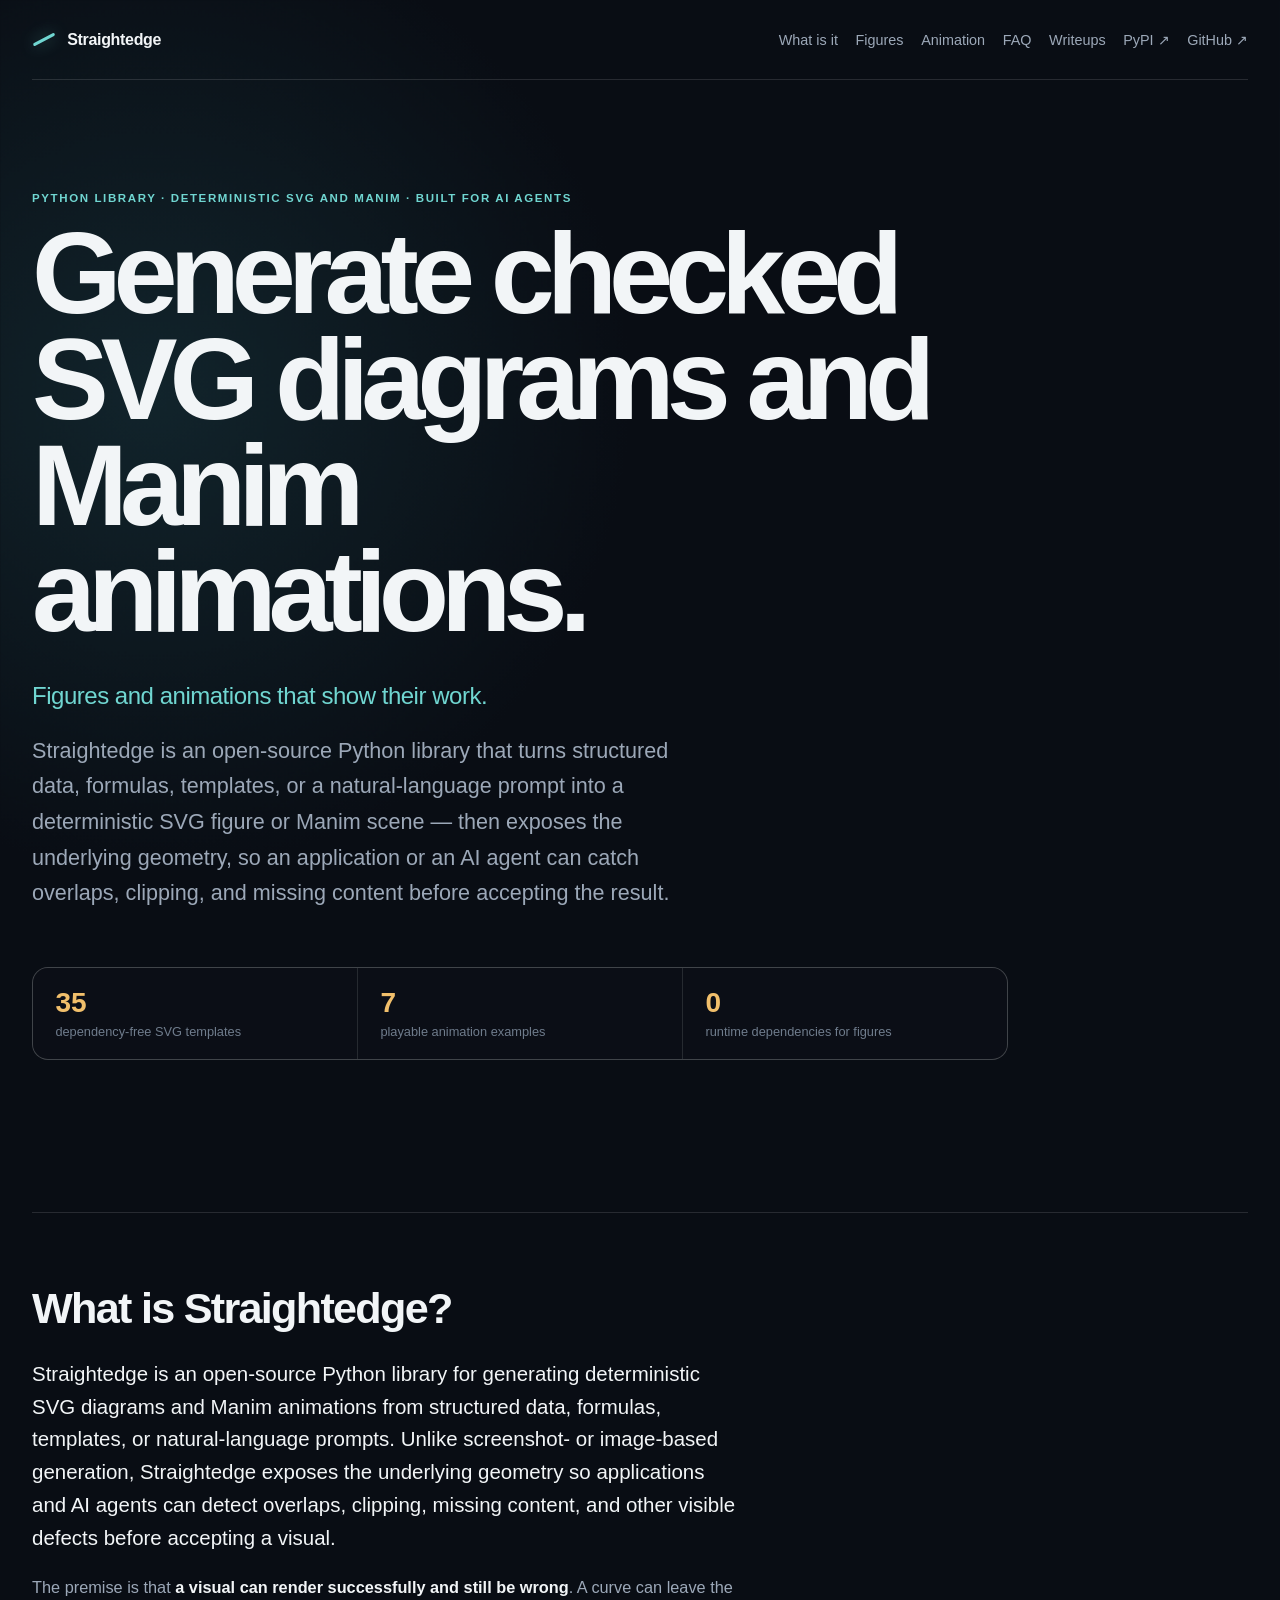
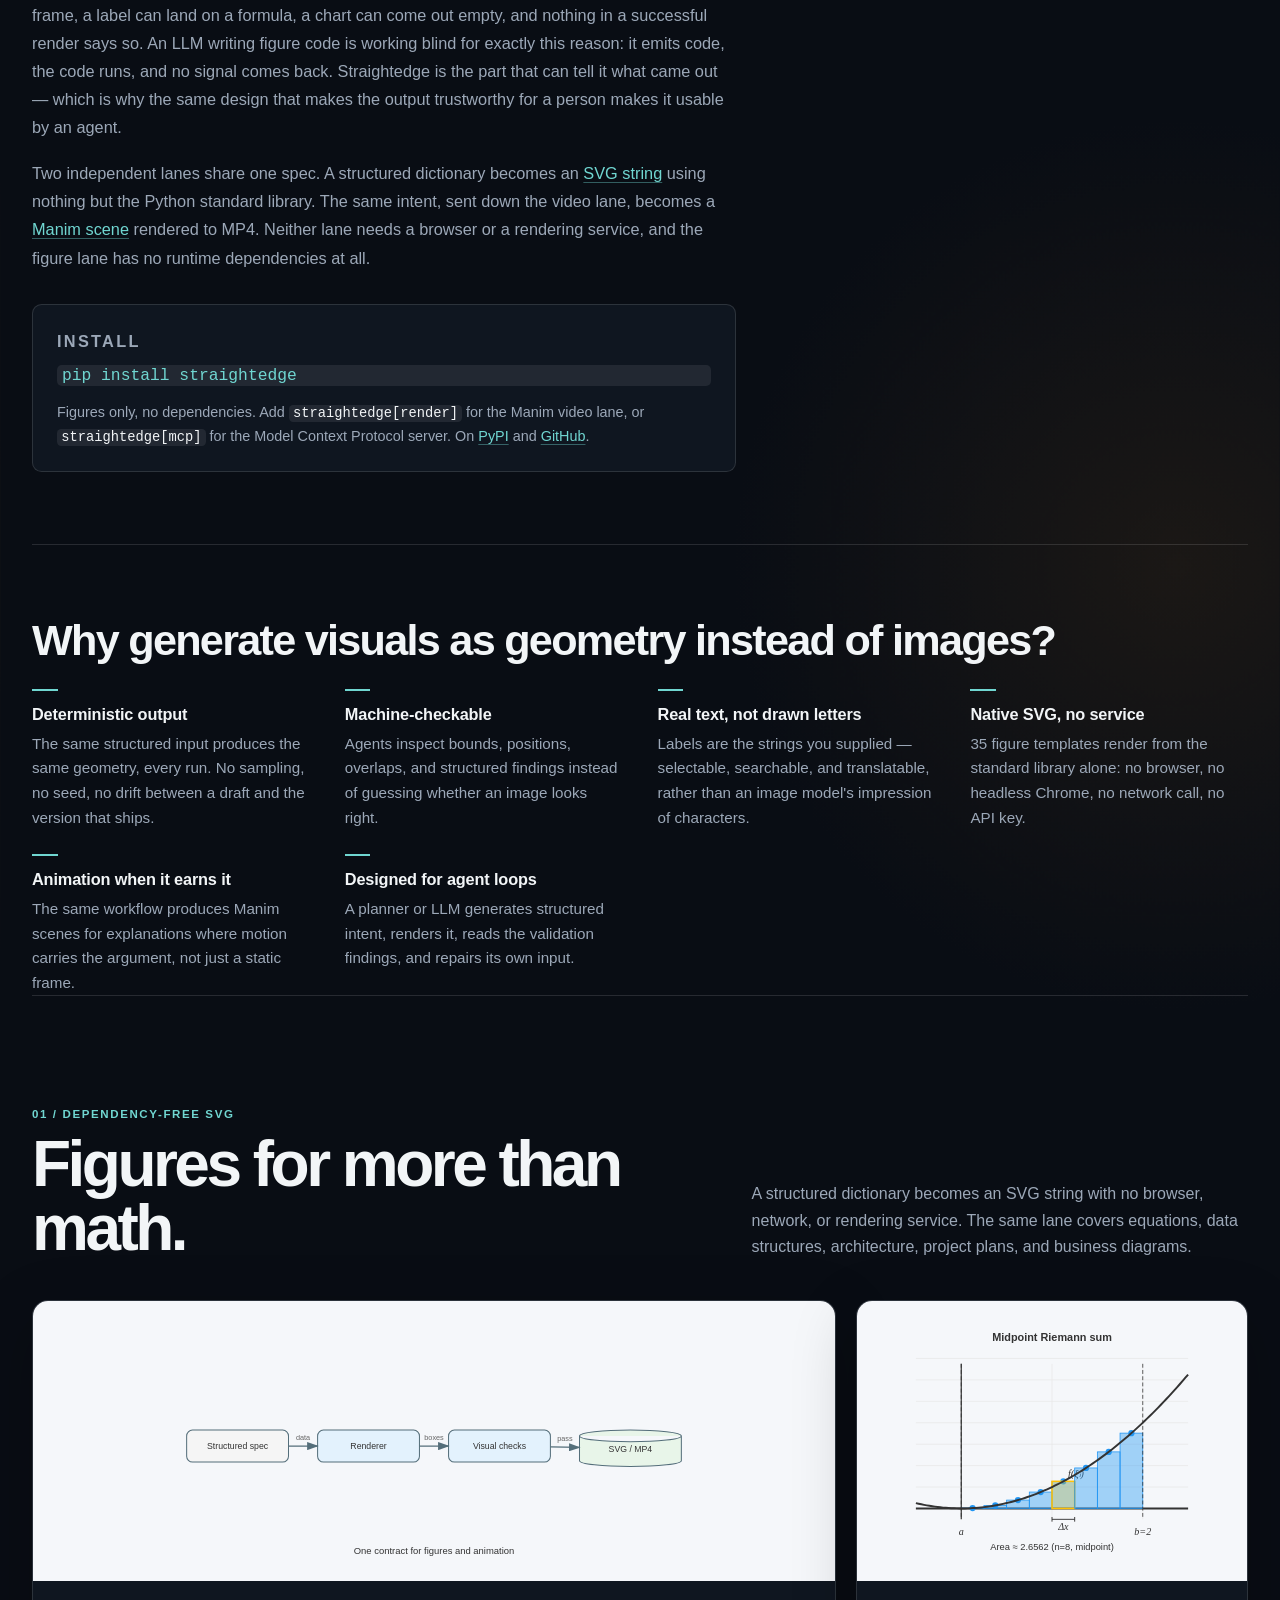
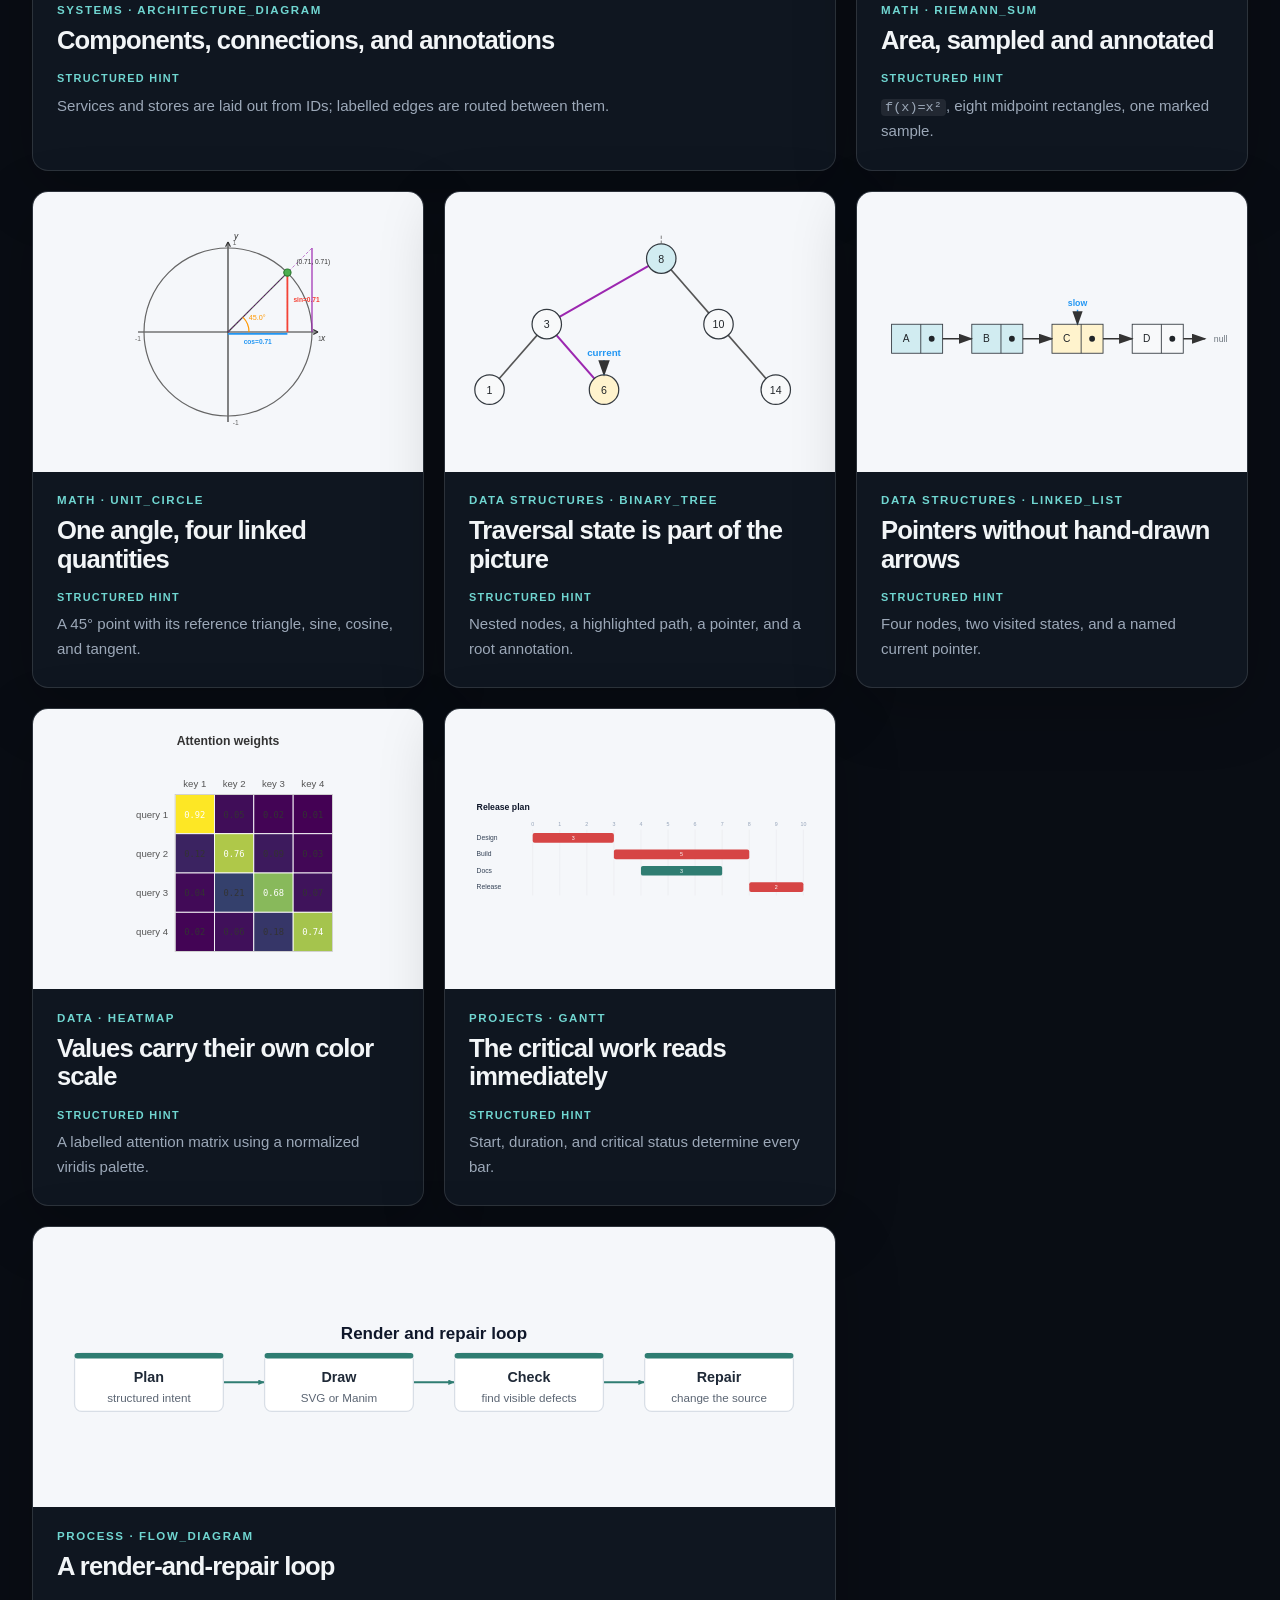
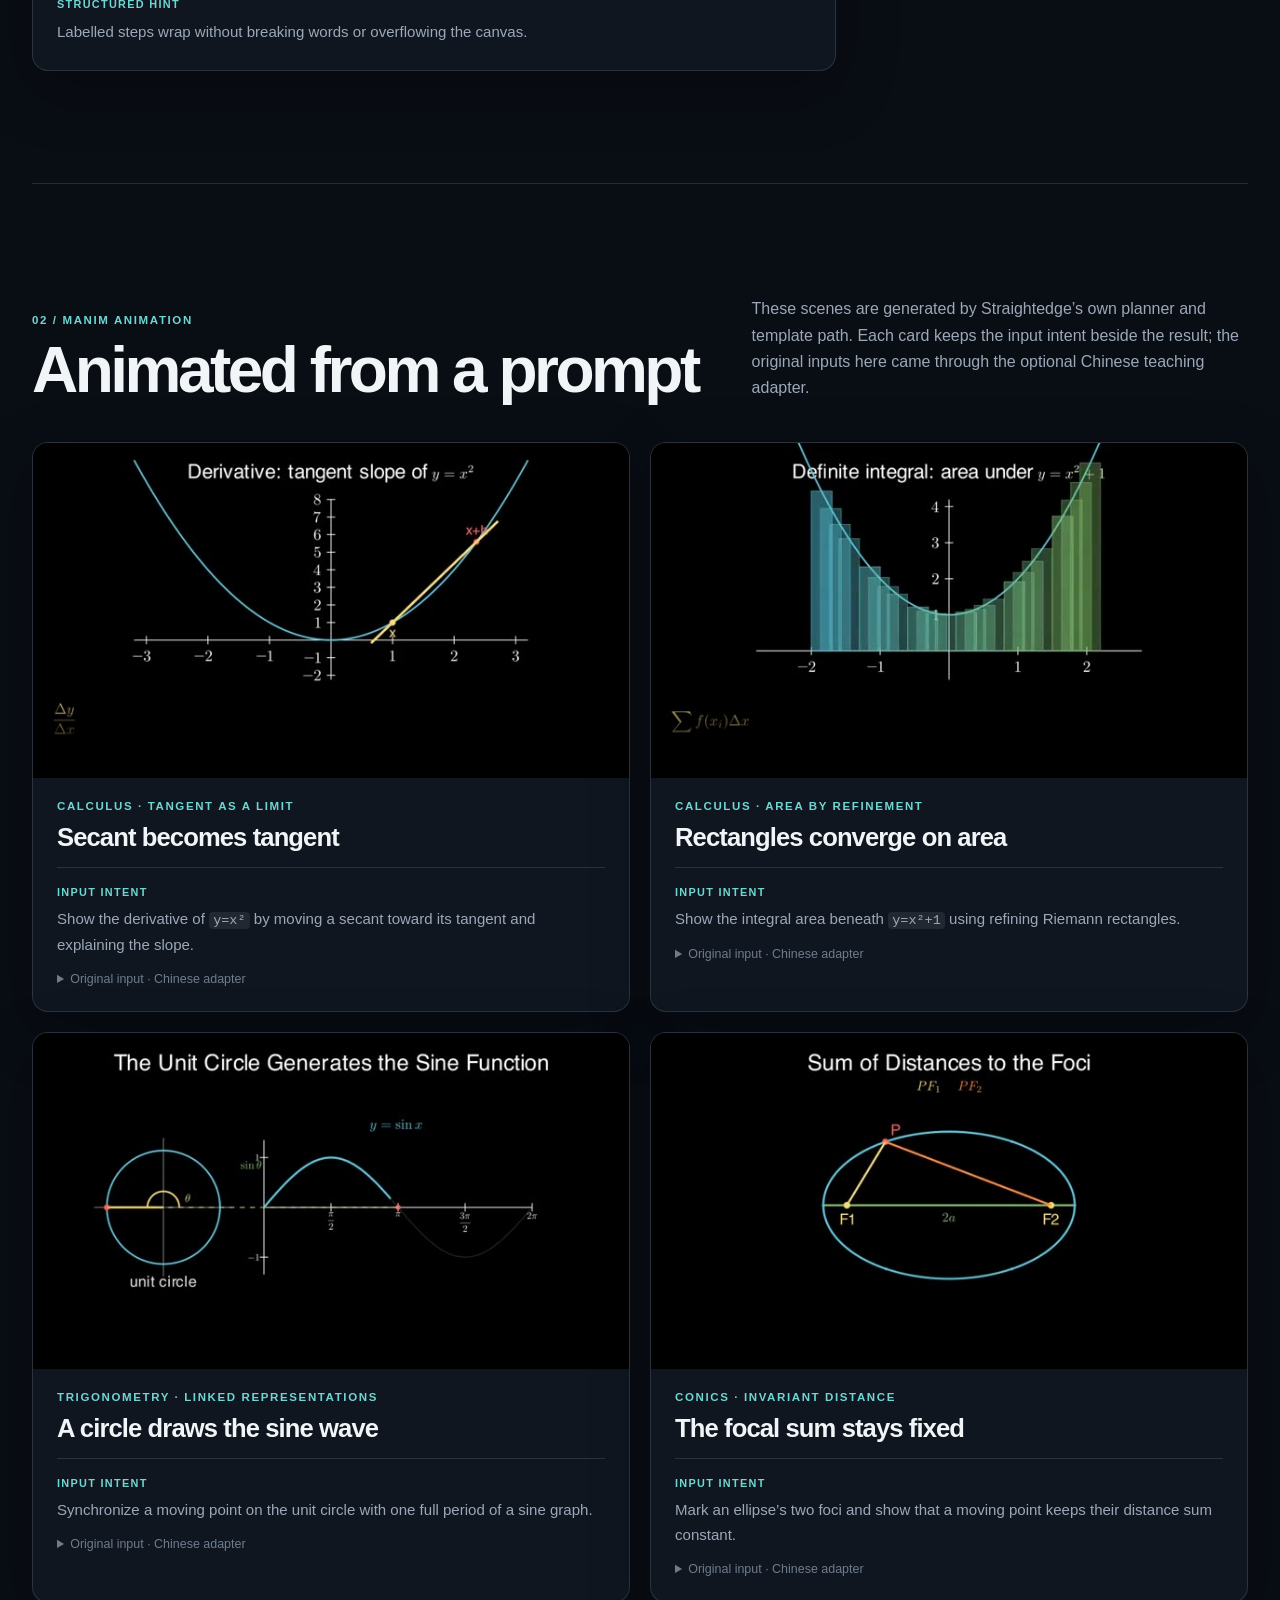
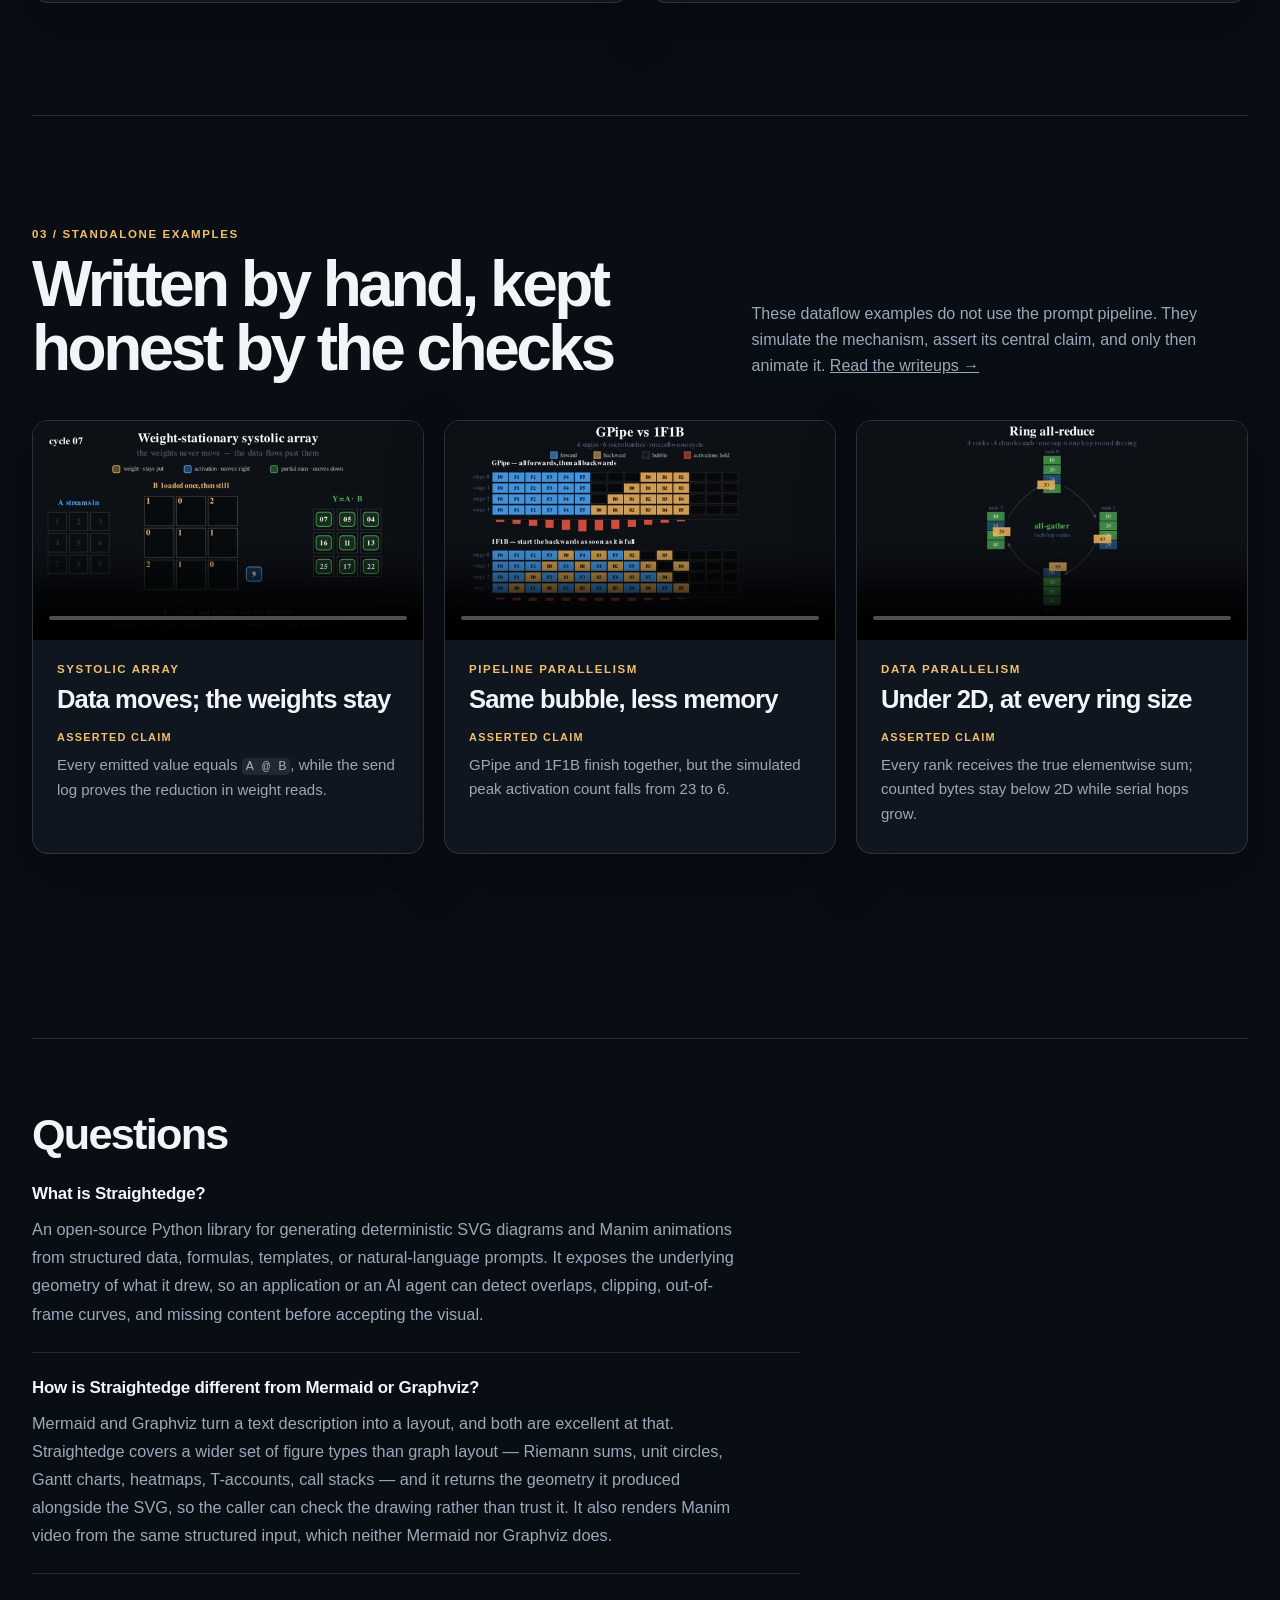
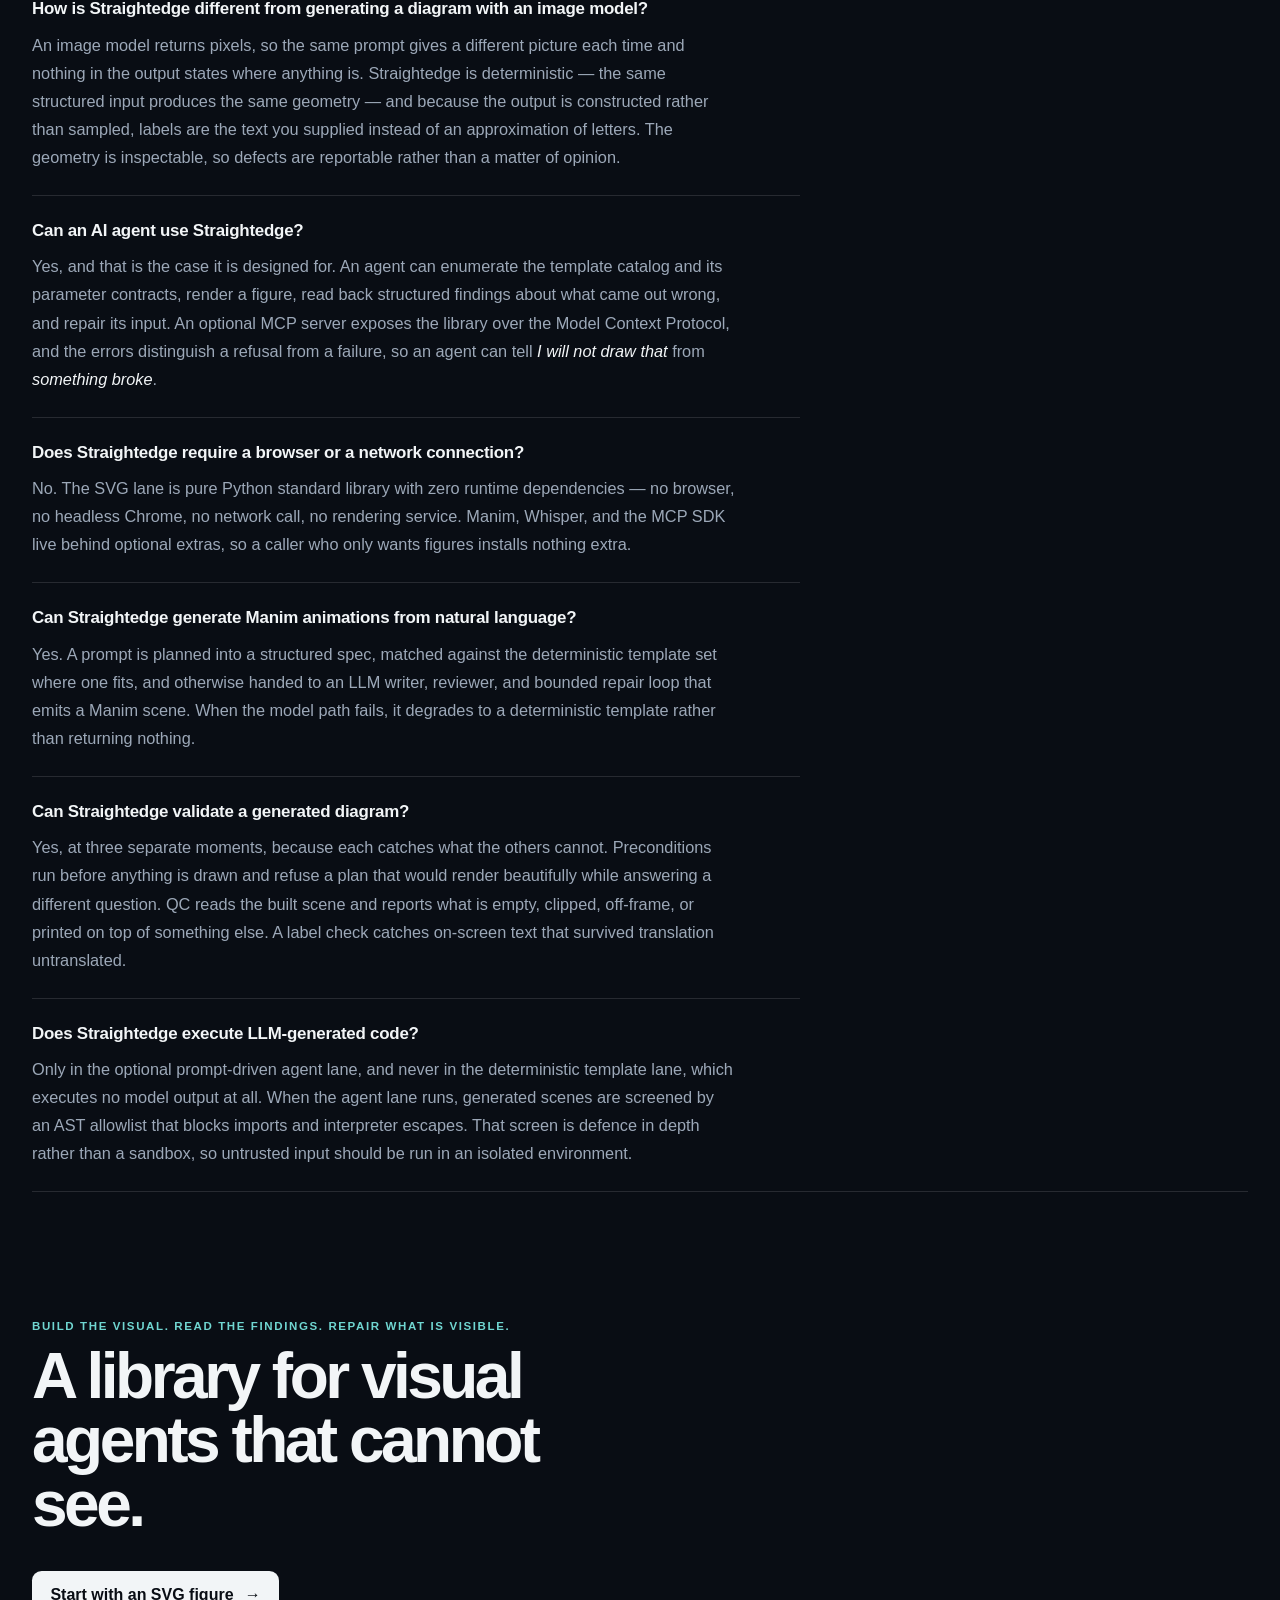
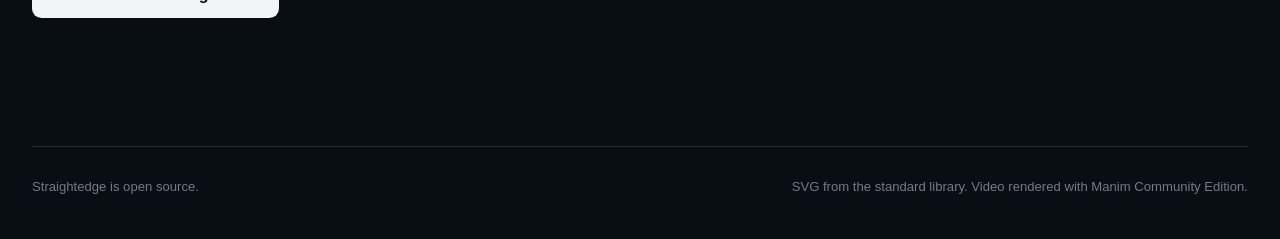
==== site/index.html @ 788bcc96 "Tell people to install from PyPI, and open up the navigation The README's install section still said" ====
<!doctype html>
<html lang="en">
  <head>
    <meta charset="utf-8">
    <meta name="viewport" content="width=device-width, initial-scale=1">
    <meta name="theme-color" content="#090d14">
    <meta name="description" content="Straightedge is an open-source Python library that generates deterministic SVG diagrams and Manim animations from structured data, formulas, templates, or prompts — and exposes the geometry so agents can check the result.">
    <link rel="canonical" href="https://scimigo.github.io/straightedge/">
    <meta property="og:title" content="Straightedge — Python SVG Diagram &amp; Manim Animation Generator">
    <meta property="og:description" content="Generate deterministic, machine-checkable SVG diagrams and Manim animations from Python. 35 dependency-free templates, and geometry an AI agent can inspect before accepting a visual.">
    <meta property="og:image" content="https://scimigo.github.io/straightedge/assets/posters/unit-circle-sine.jpg">
    <meta property="og:image:alt" content="A point on the unit circle tracing one period of a sine curve">
    <meta property="og:type" content="website">
    <meta property="og:site_name" content="Straightedge">
    <meta property="og:url" content="https://scimigo.github.io/straightedge/">
    <meta name="twitter:card" content="summary_large_image">
    <meta name="twitter:title" content="Straightedge — Python SVG Diagram &amp; Manim Animation Generator">
    <meta name="twitter:description" content="Generate deterministic, machine-checkable SVG diagrams and Manim animations from Python.">
    <meta name="twitter:image" content="https://scimigo.github.io/straightedge/assets/posters/unit-circle-sine.jpg">
    <title>Straightedge — Python SVG Diagram &amp; Manim Animation Generator</title>
    <link rel="stylesheet" href="styles.css">

    <script type="application/ld+json">
    {
      "@context": "https://schema.org",
      "@graph": [
        {
          "@type": "SoftwareSourceCode",
          "@id": "https://scimigo.github.io/straightedge/#software",
          "name": "Straightedge",
          "description": "An open-source Python library for generating deterministic, machine-checkable SVG diagrams and Manim animations from structured data, formulas, templates, or natural-language prompts.",
          "url": "https://scimigo.github.io/straightedge/",
          "codeRepository": "https://github.com/SciMigo/straightedge",
          "programmingLanguage": "Python",
          "runtimePlatform": "Python 3.10+",
          "license": "https://opensource.org/licenses/MIT",
          "author": { "@type": "Organization", "name": "SciMigo" },
          "keywords": "SVG diagram generation, Manim animation, programmatic diagrams, deterministic rendering, AI agents, technical diagrams, math animation, data visualization"
        },
        {
          "@type": "SoftwareApplication",
          "name": "Straightedge",
          "applicationCategory": "DeveloperApplication",
          "operatingSystem": "Linux, macOS, Windows",
          "url": "https://scimigo.github.io/straightedge/",
          "downloadUrl": "https://pypi.org/project/straightedge/",
          "softwareVersion": "0.1.0",
          "softwareRequirements": "Python 3.10 or newer; no runtime dependencies for the SVG lane",
          "offers": { "@type": "Offer", "price": "0", "priceCurrency": "USD" }
        },
        {
          "@type": "FAQPage",
          "mainEntity": [
            {
              "@type": "Question",
              "name": "What is Straightedge?",
              "acceptedAnswer": { "@type": "Answer", "text": "Straightedge is an open-source Python library for generating deterministic SVG diagrams and Manim animations from structured data, formulas, templates, or natural-language prompts. It exposes the underlying geometry of what it drew, so an application or an AI agent can detect overlaps, clipping, out-of-frame curves, and missing content before accepting the visual." }
            },
            {
              "@type": "Question",
              "name": "How is Straightedge different from Mermaid or Graphviz?",
              "acceptedAnswer": { "@type": "Answer", "text": "Mermaid and Graphviz turn a text description into a layout, and both are excellent at that. Straightedge covers a wider set of figure types than graph layout — Riemann sums, unit circles, Gantt charts, heatmaps, T-accounts, call stacks — and it returns the geometry it produced alongside the SVG, so the caller can check the drawing rather than trusting it. It also renders Manim video from the same structured input, which neither Mermaid nor Graphviz does." }
            },
            {
              "@type": "Question",
              "name": "How is Straightedge different from generating a diagram with an image model?",
              "acceptedAnswer": { "@type": "Answer", "text": "An image model returns pixels, so the same prompt gives a different picture each time and nothing in the output states where anything is. Straightedge is deterministic — the same structured input produces the same geometry — and because the output is constructed rather than sampled, labels are the text you supplied instead of an approximation of letters. The geometry is inspectable, so defects are reportable rather than a matter of opinion." }
            },
            {
              "@type": "Question",
              "name": "Can an AI agent use Straightedge?",
              "acceptedAnswer": { "@type": "Answer", "text": "Yes, and that is the case it is designed for. An agent can enumerate the template catalog and its parameter contracts, render a figure, read back structured findings about what came out wrong, and repair its input. An optional MCP server exposes the library over the Model Context Protocol, and the errors distinguish a refusal from a failure so an agent can tell 'I will not draw that' from 'something broke'." }
            },
            {
              "@type": "Question",
              "name": "Does Straightedge require a browser or a network connection?",
              "acceptedAnswer": { "@type": "Answer", "text": "No. The SVG lane is pure Python standard library with zero runtime dependencies — no browser, no headless Chrome, no network call, no rendering service. Manim, Whisper, and the MCP SDK live behind optional extras, so a caller who only wants figures installs nothing extra." }
            },
            {
              "@type": "Question",
              "name": "Can Straightedge generate Manim animations from natural language?",
              "acceptedAnswer": { "@type": "Answer", "text": "Yes. A prompt is planned into a structured spec, matched against the deterministic template set where one fits, and otherwise handed to an LLM writer, reviewer, and bounded repair loop that emits a Manim scene. When the model path fails, it degrades to a deterministic template rather than returning nothing." }
            },
            {
              "@type": "Question",
              "name": "Can Straightedge validate a generated diagram?",
              "acceptedAnswer": { "@type": "Answer", "text": "Yes, at three separate moments, because each catches what the others cannot. Preconditions run before anything is drawn and refuse a plan that would render beautifully while answering a different question. QC reads the built scene and reports what is empty, clipped, off-frame, or printed on top of something else. A label check catches on-screen text that survived translation untranslated." }
            },
            {
              "@type": "Question",
              "name": "Does Straightedge execute LLM-generated code?",
              "acceptedAnswer": { "@type": "Answer", "text": "Only in the optional prompt-driven agent lane, and never in the deterministic template lane, which executes no model output at all. When the agent lane runs, generated scenes are screened by an AST allowlist that blocks imports and interpreter escapes. That screen is defence in depth rather than a sandbox, so untrusted input should be run in an isolated environment." }
            }
          ]
        }
      ]
    }
    </script>
  </head>
  <body>
    <header class="site-header">
      <a class="wordmark" href="#top" aria-label="Straightedge gallery, back to top">
        <span class="wordmark-mark" aria-hidden="true"></span>
        <span>Straightedge</span>
      </a>
      <nav class="header-links" aria-label="Site sections">
        <a class="repo-link nav-secondary" href="#what-is-straightedge">What is it</a>
        <a class="repo-link nav-secondary" href="#figures">Figures</a>
        <a class="repo-link nav-secondary" href="#prompt-heading">Animation</a>
        <a class="repo-link nav-secondary" href="#faq">FAQ</a>
        <a class="repo-link" href="posts/index.html">Writeups</a>
        <a class="repo-link" href="https://pypi.org/project/straightedge/">PyPI <span aria-hidden="true">↗</span></a>
        <a class="repo-link" href="https://github.com/SciMigo/straightedge">GitHub <span aria-hidden="true">↗</span></a>
      </nav>
    </header>

    <main id="top">
      <section class="hero" aria-labelledby="hero-title">
        <p class="eyebrow">Python library · deterministic SVG and Manim · built for AI agents</p>
        <h1 id="hero-title">Generate checked SVG diagrams and Manim animations.</h1>
        <p class="hero-tagline">Figures and animations that show their work.</p>
        <p class="hero-copy">
          Straightedge is an open-source Python library that turns structured data,
          formulas, templates, or a natural-language prompt into a deterministic SVG
          figure or Manim scene — then exposes the underlying geometry, so an
          application or an AI agent can catch overlaps, clipping, and missing
          content before accepting the result.
        </p>
        <div class="hero-proof" aria-label="Gallery contents">
          <div><strong>35</strong><span>dependency-free SVG templates</span></div>
          <div><strong>7</strong><span>playable animation examples</span></div>
          <div><strong>0</strong><span>runtime dependencies for figures</span></div>
        </div>
      </section>

      <section class="prose-section" aria-labelledby="what-heading" id="what-is-straightedge">
        <h2 id="what-heading">What is Straightedge?</h2>
        <p class="lede">
          Straightedge is an open-source Python library for generating deterministic
          SVG diagrams and Manim animations from structured data, formulas,
          templates, or natural-language prompts. Unlike screenshot- or image-based
          generation, Straightedge exposes the underlying geometry so applications
          and AI agents can detect overlaps, clipping, missing content, and other
          visible defects before accepting a visual.
        </p>
        <p>
          The premise is that <strong>a visual can render successfully and still be
          wrong</strong>. A curve can leave the frame, a label can land on a formula,
          a chart can come out empty, and nothing in a successful render says so. An
          LLM writing figure code is working blind for exactly this reason: it emits
          code, the code runs, and no signal comes back. Straightedge is the part
          that can tell it what came out — which is why the same design that makes
          the output trustworthy for a person makes it usable by an agent.
        </p>
        <p>
          Two independent lanes share one spec. A structured dictionary becomes an
          <a href="#figures">SVG string</a> using nothing but the Python standard
          library. The same intent, sent down the video lane, becomes a
          <a href="#prompt-heading">Manim scene</a> rendered to MP4. Neither lane
          needs a browser or a rendering service, and the figure lane has no runtime
          dependencies at all.
        </p>
        <div class="install">
          <p class="install-label">Install</p>
          <code>pip install straightedge</code>
          <p class="install-note">
            Figures only, no dependencies. Add <code>straightedge[render]</code> for
            the Manim video lane, or <code>straightedge[mcp]</code> for the
            Model Context Protocol server. On
            <a href="https://pypi.org/project/straightedge/">PyPI</a> and
            <a href="https://github.com/SciMigo/straightedge">GitHub</a>.
          </p>
        </div>
      </section>

      <section class="prose-section" aria-labelledby="why-heading" id="why-geometry">
        <h2 id="why-heading">Why generate visuals as geometry instead of images?</h2>
        <div class="why-grid">
          <div class="why-item">
            <h3>Deterministic output</h3>
            <p>The same structured input produces the same geometry, every run. No sampling, no seed, no drift between a draft and the version that ships.</p>
          </div>
          <div class="why-item">
            <h3>Machine-checkable</h3>
            <p>Agents inspect bounds, positions, overlaps, and structured findings instead of guessing whether an image looks right.</p>
          </div>
          <div class="why-item">
            <h3>Real text, not drawn letters</h3>
            <p>Labels are the strings you supplied — selectable, searchable, and translatable, rather than an image model's impression of characters.</p>
          </div>
          <div class="why-item">
            <h3>Native SVG, no service</h3>
            <p>35 figure templates render from the standard library alone: no browser, no headless Chrome, no network call, no API key.</p>
          </div>
          <div class="why-item">
            <h3>Animation when it earns it</h3>
            <p>The same workflow produces Manim scenes for explanations where motion carries the argument, not just a static frame.</p>
          </div>
          <div class="why-item">
            <h3>Designed for agent loops</h3>
            <p>A planner or LLM generates structured intent, renders it, reads the validation findings, and repairs its own input.</p>
          </div>
        </div>
      </section>

      <section class="gallery-section" aria-labelledby="figures-heading" id="figures">
        <div class="section-heading">
          <div>
            <p class="section-number">01 / Dependency-free SVG</p>
            <h2 id="figures-heading">Figures for more than math.</h2>
          </div>
          <p>
            A structured dictionary becomes an SVG string with no browser, network,
            or rendering service. The same lane covers equations, data structures,
            architecture, project plans, and business diagrams.
          </p>
        </div>

        <div class="figure-grid">
          <article class="figure-card figure-wide">
            <div class="figure-stage"><img src="assets/svg/architecture.svg" alt="A checked visual pipeline architecture diagram"></div>
            <div class="card-copy">
              <p class="card-kicker">Systems · architecture_diagram</p>
              <h3>Components, connections, and annotations</h3>
              <p class="spec"><span>Structured hint</span> Services and stores are laid out from IDs; labelled edges are routed between them.</p>
            </div>
          </article>

          <article class="figure-card">
            <div class="figure-stage"><img src="assets/svg/riemann-sum.svg" alt="Midpoint Riemann sum with eight rectangles"></div>
            <div class="card-copy">
              <p class="card-kicker">Math · riemann_sum</p>
              <h3>Area, sampled and annotated</h3>
              <p class="spec"><span>Structured hint</span> <code>f(x)=x²</code>, eight midpoint rectangles, one marked sample.</p>
            </div>
          </article>

          <article class="figure-card">
            <div class="figure-stage"><img src="assets/svg/unit-circle.svg" alt="Unit circle with reference triangle and trigonometric values"></div>
            <div class="card-copy">
              <p class="card-kicker">Math · unit_circle</p>
              <h3>One angle, four linked quantities</h3>
              <p class="spec"><span>Structured hint</span> A 45° point with its reference triangle, sine, cosine, and tangent.</p>
            </div>
          </article>

          <article class="figure-card">
            <div class="figure-stage"><img src="assets/svg/binary-tree.svg" alt="Binary tree traversal with current and visited nodes"></div>
            <div class="card-copy">
              <p class="card-kicker">Data structures · binary_tree</p>
              <h3>Traversal state is part of the picture</h3>
              <p class="spec"><span>Structured hint</span> Nested nodes, a highlighted path, a pointer, and a root annotation.</p>
            </div>
          </article>

          <article class="figure-card">
            <div class="figure-stage"><img src="assets/svg/linked-list.svg" alt="Linked list with visited and current nodes"></div>
            <div class="card-copy">
              <p class="card-kicker">Data structures · linked_list</p>
              <h3>Pointers without hand-drawn arrows</h3>
              <p class="spec"><span>Structured hint</span> Four nodes, two visited states, and a named current pointer.</p>
            </div>
          </article>

          <article class="figure-card">
            <div class="figure-stage"><img src="assets/svg/heatmap.svg" alt="Four by four attention-weight heatmap"></div>
            <div class="card-copy">
              <p class="card-kicker">Data · heatmap</p>
              <h3>Values carry their own color scale</h3>
              <p class="spec"><span>Structured hint</span> A labelled attention matrix using a normalized viridis palette.</p>
            </div>
          </article>

          <article class="figure-card">
            <div class="figure-stage"><img src="assets/svg/gantt.svg" alt="Release-plan Gantt chart with critical tasks"></div>
            <div class="card-copy">
              <p class="card-kicker">Projects · gantt</p>
              <h3>The critical work reads immediately</h3>
              <p class="spec"><span>Structured hint</span> Start, duration, and critical status determine every bar.</p>
            </div>
          </article>

          <article class="figure-card figure-wide">
            <div class="figure-stage"><img src="assets/svg/flow-diagram.svg" alt="Plan, draw, check, and repair process diagram"></div>
            <div class="card-copy">
              <p class="card-kicker">Process · flow_diagram</p>
              <h3>A render-and-repair loop</h3>
              <p class="spec"><span>Structured hint</span> Labelled steps wrap without breaking words or overflowing the canvas.</p>
            </div>
          </article>
        </div>
      </section>

      <section class="gallery-section" aria-labelledby="prompt-heading">
        <div class="section-heading">
          <div>
            <p class="section-number">02 / Manim animation</p>
            <h2 id="prompt-heading">Animated from a prompt</h2>
          </div>
          <p>
            These scenes are generated by Straightedge’s own planner and template
            path. Each card keeps the input intent beside the result; the original
            inputs here came through the optional Chinese teaching adapter.
          </p>
        </div>

        <div class="gallery-grid">
          <article class="scene-card">
            <video controls playsinline preload="metadata" poster="assets/posters/derivative-tangent.jpg" aria-label="Derivative tangent animation">
              <source src="assets/mp4/derivative-tangent.mp4" type="video/mp4">
              Your browser does not support embedded video.
            </video>
            <div class="card-copy">
              <p class="card-kicker">Calculus · tangent as a limit</p>
              <h3>Secant becomes tangent</h3>
              <p class="prompt"><span>Input intent</span> Show the derivative of <code>y=x²</code> by moving a secant toward its tangent and explaining the slope.</p>
              <details class="source-input"><summary>Original input · Chinese adapter</summary><p lang="zh">“画 y=x² 的导数，用割线逼近切线并解释斜率”</p></details>
            </div>
          </article>

          <article class="scene-card">
            <video controls playsinline preload="metadata" poster="assets/posters/riemann-integral.jpg" aria-label="Riemann integral animation">
              <source src="assets/mp4/riemann-integral.mp4" type="video/mp4">
              Your browser does not support embedded video.
            </video>
            <div class="card-copy">
              <p class="card-kicker">Calculus · area by refinement</p>
              <h3>Rectangles converge on area</h3>
              <p class="prompt"><span>Input intent</span> Show the integral area beneath <code>y=x²+1</code> using refining Riemann rectangles.</p>
              <details class="source-input"><summary>Original input · Chinese adapter</summary><p lang="zh">“画 y=x²+1 的积分面积，用黎曼矩形展示”</p></details>
            </div>
          </article>

          <article class="scene-card">
            <video controls playsinline preload="metadata" poster="assets/posters/unit-circle-sine.jpg" aria-label="Unit circle generating a sine curve">
              <source src="assets/mp4/unit-circle-sine.mp4" type="video/mp4">
              Your browser does not support embedded video.
            </video>
            <div class="card-copy">
              <p class="card-kicker">Trigonometry · linked representations</p>
              <h3>A circle draws the sine wave</h3>
              <p class="prompt"><span>Input intent</span> Synchronize a moving point on the unit circle with one full period of a sine graph.</p>
              <details class="source-input"><summary>Original input · Chinese adapter</summary><p lang="zh">“用单位圆上的动点同步生成正弦函数图像，展示一个周期”</p></details>
            </div>
          </article>

          <article class="scene-card">
            <video controls playsinline preload="metadata" poster="assets/posters/ellipse-foci.jpg" aria-label="Ellipse focus-distance animation">
              <source src="assets/mp4/ellipse-foci.mp4" type="video/mp4">
              Your browser does not support embedded video.
            </video>
            <div class="card-copy">
              <p class="card-kicker">Conics · invariant distance</p>
              <h3>The focal sum stays fixed</h3>
              <p class="prompt"><span>Input intent</span> Mark an ellipse’s two foci and show that a moving point keeps their distance sum constant.</p>
              <details class="source-input"><summary>Original input · Chinese adapter</summary><p lang="zh">“画一个椭圆，标出两个焦点，展示动点到焦点的距离和保持不变”</p></details>
            </div>
          </article>
        </div>
      </section>

      <section class="gallery-section hand-section" aria-labelledby="hand-heading">
        <div class="section-heading">
          <div>
            <p class="section-number">03 / Standalone examples</p>
            <h2 id="hand-heading">Written by hand, kept honest by the checks</h2>
          </div>
          <p>
            These dataflow examples do not use the prompt pipeline. They simulate
            the mechanism, assert its central claim, and only then animate it.
            <a href="posts/index.html">Read the writeups &rarr;</a>
          </p>
        </div>

        <div class="gallery-grid gallery-grid-three">
          <article class="scene-card claim-card">
            <video controls playsinline preload="metadata" poster="assets/posters/systolic-array.jpg" aria-label="Weight-stationary systolic array animation">
              <source src="assets/mp4/systolic-array.mp4" type="video/mp4">
              Your browser does not support embedded video.
            </video>
            <div class="card-copy">
              <p class="card-kicker">Systolic array</p>
              <h3>Data moves; the weights stay</h3>
              <p class="claim"><span>Asserted claim</span> Every emitted value equals <code>A @ B</code>, while the send log proves the reduction in weight reads.</p>
            </div>
          </article>

          <article class="scene-card claim-card">
            <video controls playsinline preload="metadata" poster="assets/posters/pipeline-schedules.jpg" aria-label="GPipe and 1F1B pipeline schedule comparison">
              <source src="assets/mp4/pipeline-schedules.mp4" type="video/mp4">
              Your browser does not support embedded video.
            </video>
            <div class="card-copy">
              <p class="card-kicker">Pipeline parallelism</p>
              <h3>Same bubble, less memory</h3>
              <p class="claim"><span>Asserted claim</span> GPipe and 1F1B finish together, but the simulated peak activation count falls from 23 to 6.</p>
            </div>
          </article>

          <article class="scene-card claim-card">
            <video controls playsinline preload="metadata" poster="assets/posters/ring-allreduce.jpg" aria-label="Ring all-reduce animation">
              <source src="assets/mp4/ring-allreduce.mp4" type="video/mp4">
              Your browser does not support embedded video.
            </video>
            <div class="card-copy">
              <p class="card-kicker">Data parallelism</p>
              <h3>Under 2D, at every ring size</h3>
              <p class="claim"><span>Asserted claim</span> Every rank receives the true elementwise sum; counted bytes stay below 2D while serial hops grow.</p>
            </div>
          </article>
        </div>
      </section>

      <section class="prose-section" aria-labelledby="faq-heading" id="faq">
        <h2 id="faq-heading">Questions</h2>

        <div class="faq-item">
          <h3>What is Straightedge?</h3>
          <p>
            An open-source Python library for generating deterministic SVG diagrams
            and Manim animations from structured data, formulas, templates, or
            natural-language prompts. It exposes the underlying geometry of what it
            drew, so an application or an AI agent can detect overlaps, clipping,
            out-of-frame curves, and missing content before accepting the visual.
          </p>
        </div>

        <div class="faq-item">
          <h3>How is Straightedge different from Mermaid or Graphviz?</h3>
          <p>
            Mermaid and Graphviz turn a text description into a layout, and both are
            excellent at that. Straightedge covers a wider set of figure types than
            graph layout — Riemann sums, unit circles, Gantt charts, heatmaps,
            T-accounts, call stacks — and it returns the geometry it produced
            alongside the SVG, so the caller can check the drawing rather than trust
            it. It also renders Manim video from the same structured input, which
            neither Mermaid nor Graphviz does.
          </p>
        </div>

        <div class="faq-item">
          <h3>How is Straightedge different from generating a diagram with an image model?</h3>
          <p>
            An image model returns pixels, so the same prompt gives a different
            picture each time and nothing in the output states where anything is.
            Straightedge is deterministic — the same structured input produces the
            same geometry — and because the output is constructed rather than
            sampled, labels are the text you supplied instead of an approximation of
            letters. The geometry is inspectable, so defects are reportable rather
            than a matter of opinion.
          </p>
        </div>

        <div class="faq-item">
          <h3>Can an AI agent use Straightedge?</h3>
          <p>
            Yes, and that is the case it is designed for. An agent can enumerate the
            template catalog and its parameter contracts, render a figure, read back
            structured findings about what came out wrong, and repair its input. An
            optional MCP server exposes the library over the Model Context Protocol,
            and the errors distinguish a refusal from a failure, so an agent can tell
            <em>I will not draw that</em> from <em>something broke</em>.
          </p>
        </div>

        <div class="faq-item">
          <h3>Does Straightedge require a browser or a network connection?</h3>
          <p>
            No. The SVG lane is pure Python standard library with zero runtime
            dependencies — no browser, no headless Chrome, no network call, no
            rendering service. Manim, Whisper, and the MCP SDK live behind optional
            extras, so a caller who only wants figures installs nothing extra.
          </p>
        </div>

        <div class="faq-item">
          <h3>Can Straightedge generate Manim animations from natural language?</h3>
          <p>
            Yes. A prompt is planned into a structured spec, matched against the
            deterministic template set where one fits, and otherwise handed to an LLM
            writer, reviewer, and bounded repair loop that emits a Manim scene. When
            the model path fails, it degrades to a deterministic template rather than
            returning nothing.
          </p>
        </div>

        <div class="faq-item">
          <h3>Can Straightedge validate a generated diagram?</h3>
          <p>
            Yes, at three separate moments, because each catches what the others
            cannot. Preconditions run before anything is drawn and refuse a plan that
            would render beautifully while answering a different question. QC reads
            the built scene and reports what is empty, clipped, off-frame, or printed
            on top of something else. A label check catches on-screen text that
            survived translation untranslated.
          </p>
        </div>

        <div class="faq-item">
          <h3>Does Straightedge execute LLM-generated code?</h3>
          <p>
            Only in the optional prompt-driven agent lane, and never in the
            deterministic template lane, which executes no model output at all. When
            the agent lane runs, generated scenes are screened by an AST allowlist
            that blocks imports and interpreter escapes. That screen is defence in
            depth rather than a sandbox, so untrusted input should be run in an
            isolated environment.
          </p>
        </div>
      </section>

      <section class="closing" aria-labelledby="closing-title">
        <p class="eyebrow">Build the visual. Read the findings. Repair what is visible.</p>
        <h2 id="closing-title">A library for visual agents that cannot see.</h2>
        <a class="button" href="https://github.com/SciMigo/straightedge#make-an-svg-figure">Start with an SVG figure <span aria-hidden="true">→</span></a>
      </section>
    </main>

    <footer>
      <p>Straightedge is open source.</p>
      <p>SVG from the standard library. Video rendered with Manim Community Edition.</p>
    </footer>
  </body>
</html>
---- site/styles.css ----
:root {
  color-scheme: dark;
  --ink: #f2f5f7;
  --muted: #9ca8b8;
  --quiet: #6f7c8c;
  --line: rgba(255, 255, 255, 0.12);
  --panel: rgba(18, 25, 36, 0.82);
  --cyan: #70d6d1;
  --amber: #f1bf6b;
  --max: 76rem;
  font-family: Inter, ui-sans-serif, -apple-system, BlinkMacSystemFont, "Segoe UI", sans-serif;
  background: #090d14;
  color: var(--ink);
}

* {
  box-sizing: border-box;
}

html {
  scroll-behavior: smooth;
}

body {
  margin: 0;
  min-width: 0;
  overflow-x: hidden;
  background:
    radial-gradient(circle at 12% 4%, rgba(44, 109, 118, 0.24), transparent 30rem),
    radial-gradient(circle at 92% 22%, rgba(115, 77, 29, 0.17), transparent 28rem),
    #090d14;
  color: var(--ink);
}

a {
  color: inherit;
}

.site-header,
main,
footer {
  width: min(calc(100% - 2rem), var(--max));
  margin-inline: auto;
}

.site-header {
  min-height: 5rem;
  display: flex;
  align-items: center;
  justify-content: space-between;
  gap: 1rem;
  border-bottom: 1px solid var(--line);
}

.wordmark,
.repo-link {
  text-decoration: none;
}

.wordmark {
  display: inline-flex;
  align-items: center;
  gap: 0.7rem;
  font-weight: 720;
  letter-spacing: -0.02em;
}

.wordmark-mark {
  width: 1.5rem;
  height: 0.18rem;
  display: inline-block;
  background: var(--cyan);
  transform: rotate(-28deg);
  border-radius: 999px;
  box-shadow: 0 0 1rem rgba(112, 214, 209, 0.45);
}

.repo-link {
  color: var(--muted);
  font-size: 0.9rem;
}

.repo-link:hover,
.repo-link:focus-visible {
  color: var(--ink);
}

.hero {
  min-height: 40rem;
  display: grid;
  align-content: center;
  max-width: 61rem;
  padding: 7rem 0 5rem;
}

.eyebrow,
.section-number,
.card-kicker {
  margin: 0;
  color: var(--cyan);
  font-size: 0.72rem;
  font-weight: 760;
  letter-spacing: 0.14em;
  text-transform: uppercase;
}

h1,
h2,
h3,
p {
  overflow-wrap: anywhere;
}

h1 {
  max-width: 14ch;
  margin: 1rem 0 1.4rem;
  font-size: clamp(3.1rem, 9vw, 7.6rem);
  line-height: 0.92;
  letter-spacing: -0.07em;
}

.hero-copy {
  max-width: 43rem;
  margin: 0;
  color: var(--muted);
  font-size: clamp(1.05rem, 2vw, 1.35rem);
  line-height: 1.65;
}

.hero-proof {
  display: grid;
  grid-template-columns: repeat(3, minmax(0, 1fr));
  gap: 1px;
  margin-top: 3.5rem;
  overflow: hidden;
  border: 1px solid var(--line);
  border-radius: 1rem;
  background: var(--line);
}

.hero-proof div {
  min-width: 0;
  padding: 1.2rem 1.4rem;
  background: rgba(9, 13, 20, 0.92);
}

.hero-proof strong,
.hero-proof span {
  display: block;
}

.hero-proof strong {
  color: var(--amber);
  font-size: 1.75rem;
  font-weight: 650;
}

.hero-proof span {
  margin-top: 0.25rem;
  color: var(--quiet);
  font-size: 0.8rem;
  line-height: 1.35;
}

.gallery-section {
  padding: 7rem 0;
  border-top: 1px solid var(--line);
}

.section-heading {
  display: grid;
  grid-template-columns: minmax(0, 1.15fr) minmax(16rem, 0.85fr);
  gap: 3rem;
  align-items: end;
  margin-bottom: 2.5rem;
}

.section-heading h2,
.closing h2 {
  margin: 0.75rem 0 0;
  font-size: clamp(2.2rem, 5vw, 4.7rem);
  line-height: 1;
  letter-spacing: -0.055em;
}

.section-heading > p {
  margin: 0;
  color: var(--muted);
  line-height: 1.65;
}

.gallery-grid {
  display: grid;
  grid-template-columns: repeat(2, minmax(0, 1fr));
  gap: 1.25rem;
}

.figure-grid {
  display: grid;
  grid-template-columns: repeat(3, minmax(0, 1fr));
  gap: 1.25rem;
}

.figure-card {
  min-width: 0;
  overflow: hidden;
  border: 1px solid var(--line);
  border-radius: 1rem;
  background: var(--panel);
  box-shadow: 0 1.2rem 4rem rgba(0, 0, 0, 0.22);
}

.figure-wide {
  grid-column: span 2;
}

.figure-stage {
  display: grid;
  place-items: center;
  min-height: 15rem;
  padding: 1.25rem;
  background: #f5f7fa;
}

.figure-stage img {
  display: block;
  width: 100%;
  max-width: 100%;
  height: 15rem;
  object-fit: contain;
}

.gallery-grid-three {
  grid-template-columns: repeat(3, minmax(0, 1fr));
}

.scene-card {
  min-width: 0;
  overflow: hidden;
  border: 1px solid var(--line);
  border-radius: 1rem;
  background: var(--panel);
  box-shadow: 0 1.2rem 4rem rgba(0, 0, 0, 0.22);
}

.scene-card video {
  display: block;
  width: 100%;
  max-width: 100%;
  aspect-ratio: 16 / 9;
  border: 0;
  background: #000;
  object-fit: contain;
}

.card-copy {
  padding: 1.4rem 1.5rem 1.6rem;
}

.card-copy h3 {
  margin: 0.65rem 0 1rem;
  font-size: clamp(1.25rem, 2vw, 1.7rem);
  line-height: 1.1;
  letter-spacing: -0.035em;
}

.prompt,
.spec,
.claim {
  margin: 0;
  color: var(--muted);
  font-size: 0.94rem;
  line-height: 1.65;
}

.spec span {
  display: block;
  margin-bottom: 0.35rem;
  color: var(--cyan);
  font-size: 0.68rem;
  font-weight: 760;
  letter-spacing: 0.12em;
  text-transform: uppercase;
}

.prompt {
  padding-top: 1rem;
  border-top: 1px solid var(--line);
}

.prompt > span {
  display: block;
  margin-bottom: 0.35rem;
  color: var(--cyan);
  font-size: 0.68rem;
  font-weight: 760;
  letter-spacing: 0.12em;
  text-transform: uppercase;
}

.source-input {
  margin-top: 0.9rem;
  color: var(--quiet);
  font-size: 0.78rem;
}

.source-input summary {
  width: fit-content;
  cursor: pointer;
}

.source-input p {
  margin: 0.65rem 0 0;
  color: var(--muted);
  font-size: 0.9rem;
  line-height: 1.55;
}

.claim span {
  display: block;
  margin-bottom: 0.35rem;
  color: var(--amber);
  font-size: 0.68rem;
  font-weight: 760;
  letter-spacing: 0.12em;
  text-transform: uppercase;
}

code {
  padding: 0.08em 0.3em;
  border-radius: 0.3em;
  background: rgba(255, 255, 255, 0.08);
  font-size: 0.9em;
}

.hand-section .section-number,
.hand-section .card-kicker {
  color: var(--amber);
}

.closing {
  display: grid;
  justify-items: start;
  padding: 8rem 0;
  border-top: 1px solid var(--line);
}

.closing h2 {
  max-width: 17ch;
}

.button {
  display: inline-flex;
  align-items: center;
  gap: 0.7rem;
  margin-top: 2.2rem;
  padding: 0.9rem 1.15rem;
  border-radius: 0.6rem;
  background: var(--ink);
  color: #090d14;
  font-weight: 720;
  text-decoration: none;
}

.button:hover,
.button:focus-visible {
  background: var(--cyan);
}

footer {
  display: flex;
  justify-content: space-between;
  gap: 1rem;
  padding: 2rem 0 3rem;
  border-top: 1px solid var(--line);
  color: var(--quiet);
  font-size: 0.82rem;
}

footer p {
  margin: 0;
}

@media (max-width: 56rem) {
  .figure-grid {
    grid-template-columns: repeat(2, minmax(0, 1fr));
  }

  .gallery-grid-three {
    grid-template-columns: 1fr;
  }

  .gallery-grid-three .scene-card {
    display: grid;
    grid-template-columns: minmax(0, 1.1fr) minmax(0, 0.9fr);
  }

  .gallery-grid-three .scene-card video {
    height: 100%;
  }
}

@media (max-width: 42rem) {
  .site-header,
  main,
  footer {
    width: min(calc(100% - 1.25rem), var(--max));
  }

  .hero {
    min-height: auto;
    padding: 5.5rem 0 4rem;
  }

  h1 {
    font-size: clamp(3.4rem, 18vw, 5.2rem);
  }

  .hero-proof,
  .section-heading,
  .gallery-grid,
  .figure-grid,
  .gallery-grid-three .scene-card {
    grid-template-columns: 1fr;
  }

  .figure-wide {
    grid-column: auto;
  }

  .hero-proof {
    overflow: visible;
    gap: 0;
    background: transparent;
  }

  .hero-proof div + div {
    border-top: 1px solid var(--line);
  }

  .section-heading {
    gap: 1.4rem;
  }

  .gallery-section {
    padding: 5rem 0;
  }

  .gallery-grid-three .scene-card video {
    height: auto;
  }

  .closing {
    padding: 6rem 0;
  }

  footer {
    flex-direction: column;
  }
}

@media (prefers-reduced-motion: reduce) {
  html {
    scroll-behavior: auto;
  }
}

/* Two links in the header now: the series and the repo. */
.header-links {
  display: flex;
  align-items: center;
  gap: 1.25rem;
}

/* Prose sections — the definition, the "why geometry" grid, and the FAQ. These
   carry the page's semantic weight for search and answer engines, so they are
   real text at a readable measure rather than another card grid. Headings step
   down from the hero's scale instead of competing with the gallery's display
   type. */
.hero-tagline {
  max-width: 43rem;
  margin: 1rem 0 1.4rem;
  color: var(--cyan);
  font-size: clamp(1.05rem, 2.2vw, 1.5rem);
  letter-spacing: -0.02em;
}

.prose-section {
  padding: 4.5rem 0 0;
  border-top: 1px solid var(--line);
  margin-top: 4.5rem;
}

.prose-section h2 {
  margin: 0 0 1.6rem;
  font-size: clamp(1.7rem, 3.4vw, 2.7rem);
  line-height: 1.08;
  letter-spacing: -0.04em;
}

.prose-section p {
  max-width: 44rem;
  margin: 0 0 1.15rem;
  color: var(--muted);
  font-size: 1.02rem;
  line-height: 1.72;
}

.prose-section p strong {
  color: var(--ink);
  font-weight: 600;
}

.prose-section .lede {
  color: var(--ink);
  font-size: clamp(1.08rem, 1.9vw, 1.28rem);
  line-height: 1.6;
}

.why-grid {
  display: grid;
  grid-template-columns: repeat(auto-fit, minmax(15rem, 1fr));
  gap: 1.5rem 2.2rem;
  margin-top: 0.5rem;
}

.why-item h3 {
  margin: 0 0 0.5rem;
  font-size: 1.02rem;
  letter-spacing: -0.01em;
}

.why-item h3::before {
  content: "";
  display: block;
  width: 1.6rem;
  height: 2px;
  margin-bottom: 0.85rem;
  background: var(--cyan);
}

.why-item p {
  margin: 0;
  font-size: 0.95rem;
  line-height: 1.62;
}

.faq-item {
  padding: 1.5rem 0;
  border-top: 1px solid var(--line);
  max-width: 48rem;
}

.faq-item:first-of-type {
  border-top: 0;
  padding-top: 0;
}

.faq-item h3 {
  margin: 0 0 0.6rem;
  font-size: 1.06rem;
  line-height: 1.35;
  letter-spacing: -0.015em;
}

.faq-item p {
  margin: 0;
}

.faq-item em {
  color: var(--ink);
  font-style: italic;
}

/* Install block. The site had no install instruction at all before the package
   was on PyPI, which made the gallery a dead end for anyone who wanted to use
   it. */
.install {
  max-width: 44rem;
  margin: 2rem 0 0;
  padding: 1.4rem 1.5rem;
  border: 1px solid var(--line);
  border-radius: 0.6rem;
  background: var(--panel);
}

.install-label {
  margin: 0 0 0.6rem !important;
  color: var(--quiet);
  font-size: 0.72rem;
  font-weight: 600;
  letter-spacing: 0.14em;
  text-transform: uppercase;
}

.install > code {
  display: block;
  font-size: 1.02rem;
  color: var(--cyan);
  overflow-x: auto;
}

.install-note {
  margin: 0.9rem 0 0 !important;
  font-size: 0.9rem !important;
  line-height: 1.6 !important;
}

.install-note code {
  color: var(--ink);
  font-size: 0.86rem;
}

.prose-section a {
  color: var(--cyan);
  text-decoration-color: rgba(112, 214, 209, 0.4);
  text-underline-offset: 0.2em;
}

/* Header navigation. The section anchors are useful on a wide screen and pure
   clutter on a phone, where the page is a short scroll anyway — so they drop
   out below the tablet breakpoint and the destination links (Writeups, PyPI,
   GitHub) stay, since those are the ones that leave the page. */
.header-links {
  flex-wrap: wrap;
  gap: 0.6rem 1.1rem;
  justify-content: flex-end;
}

.nav-secondary {
  color: var(--muted);
}

@media (max-width: 56rem) {
  .nav-secondary {
    display: none;
  }
}
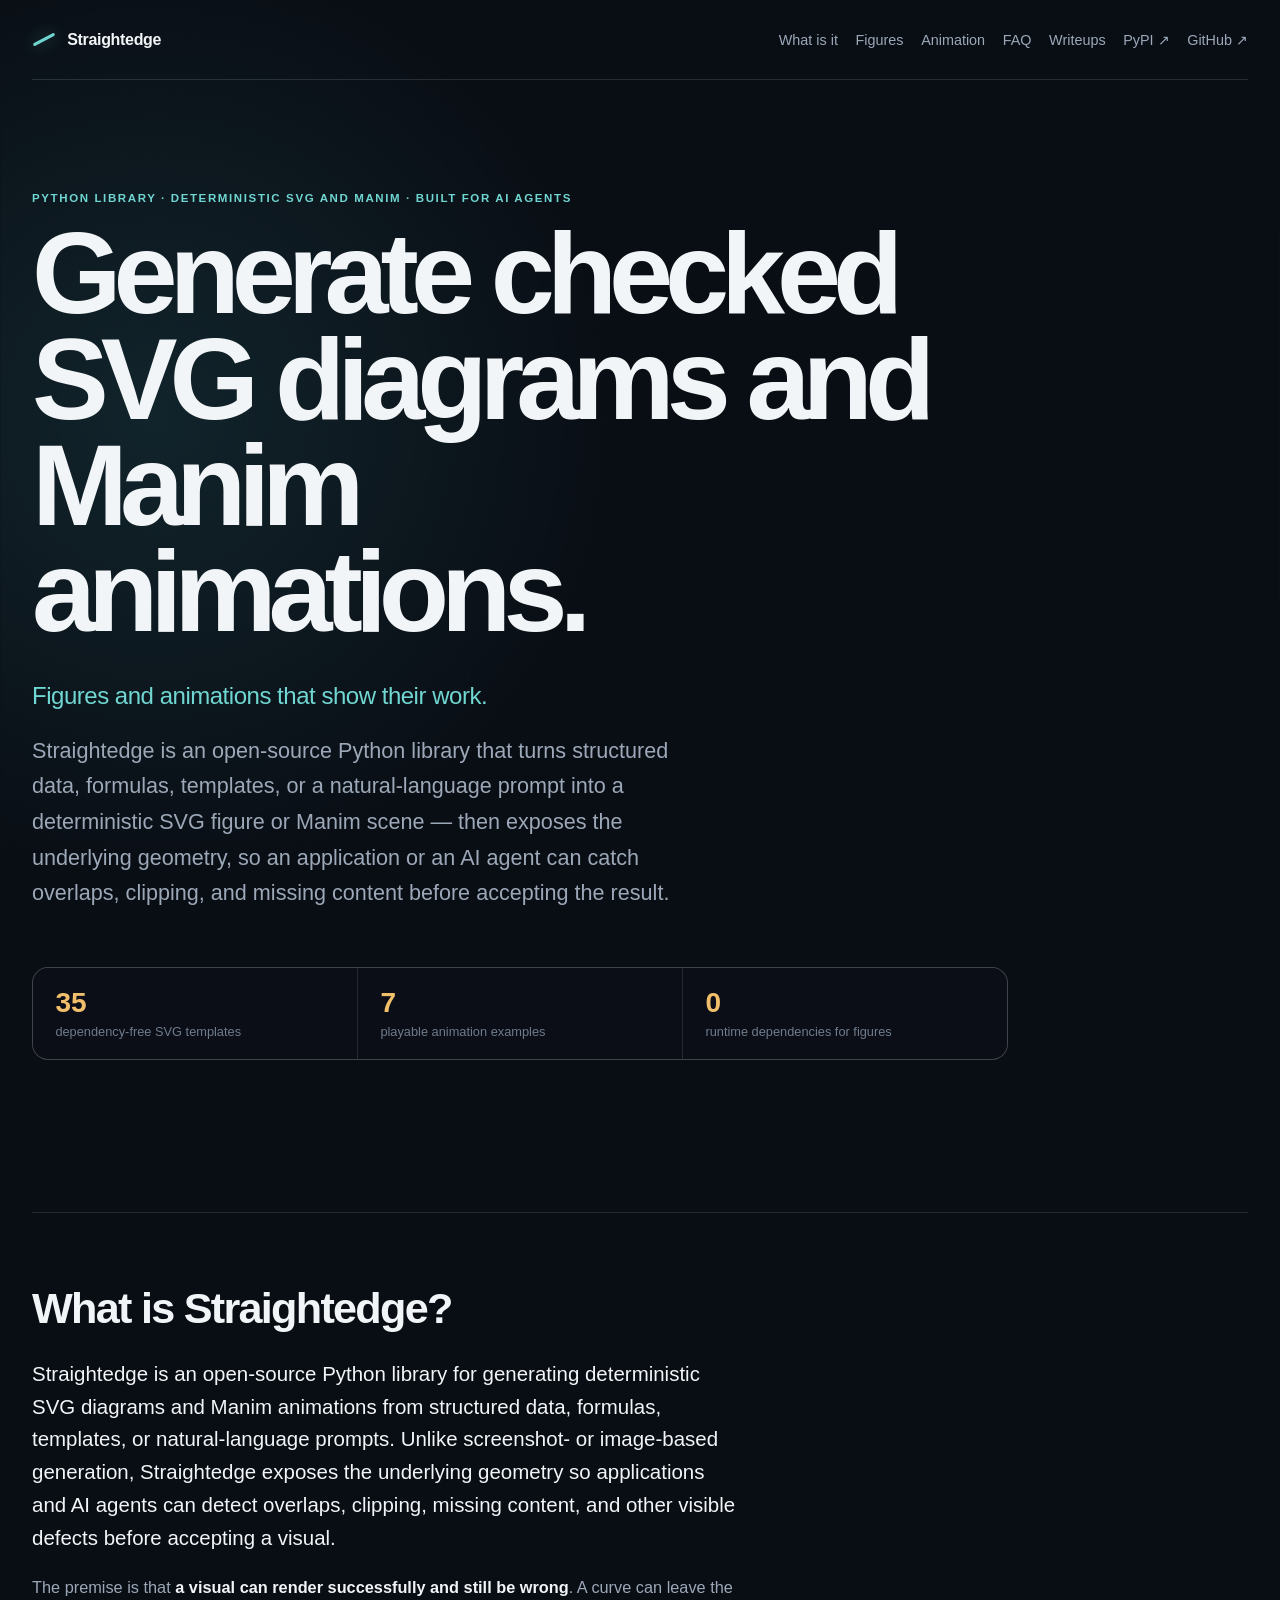
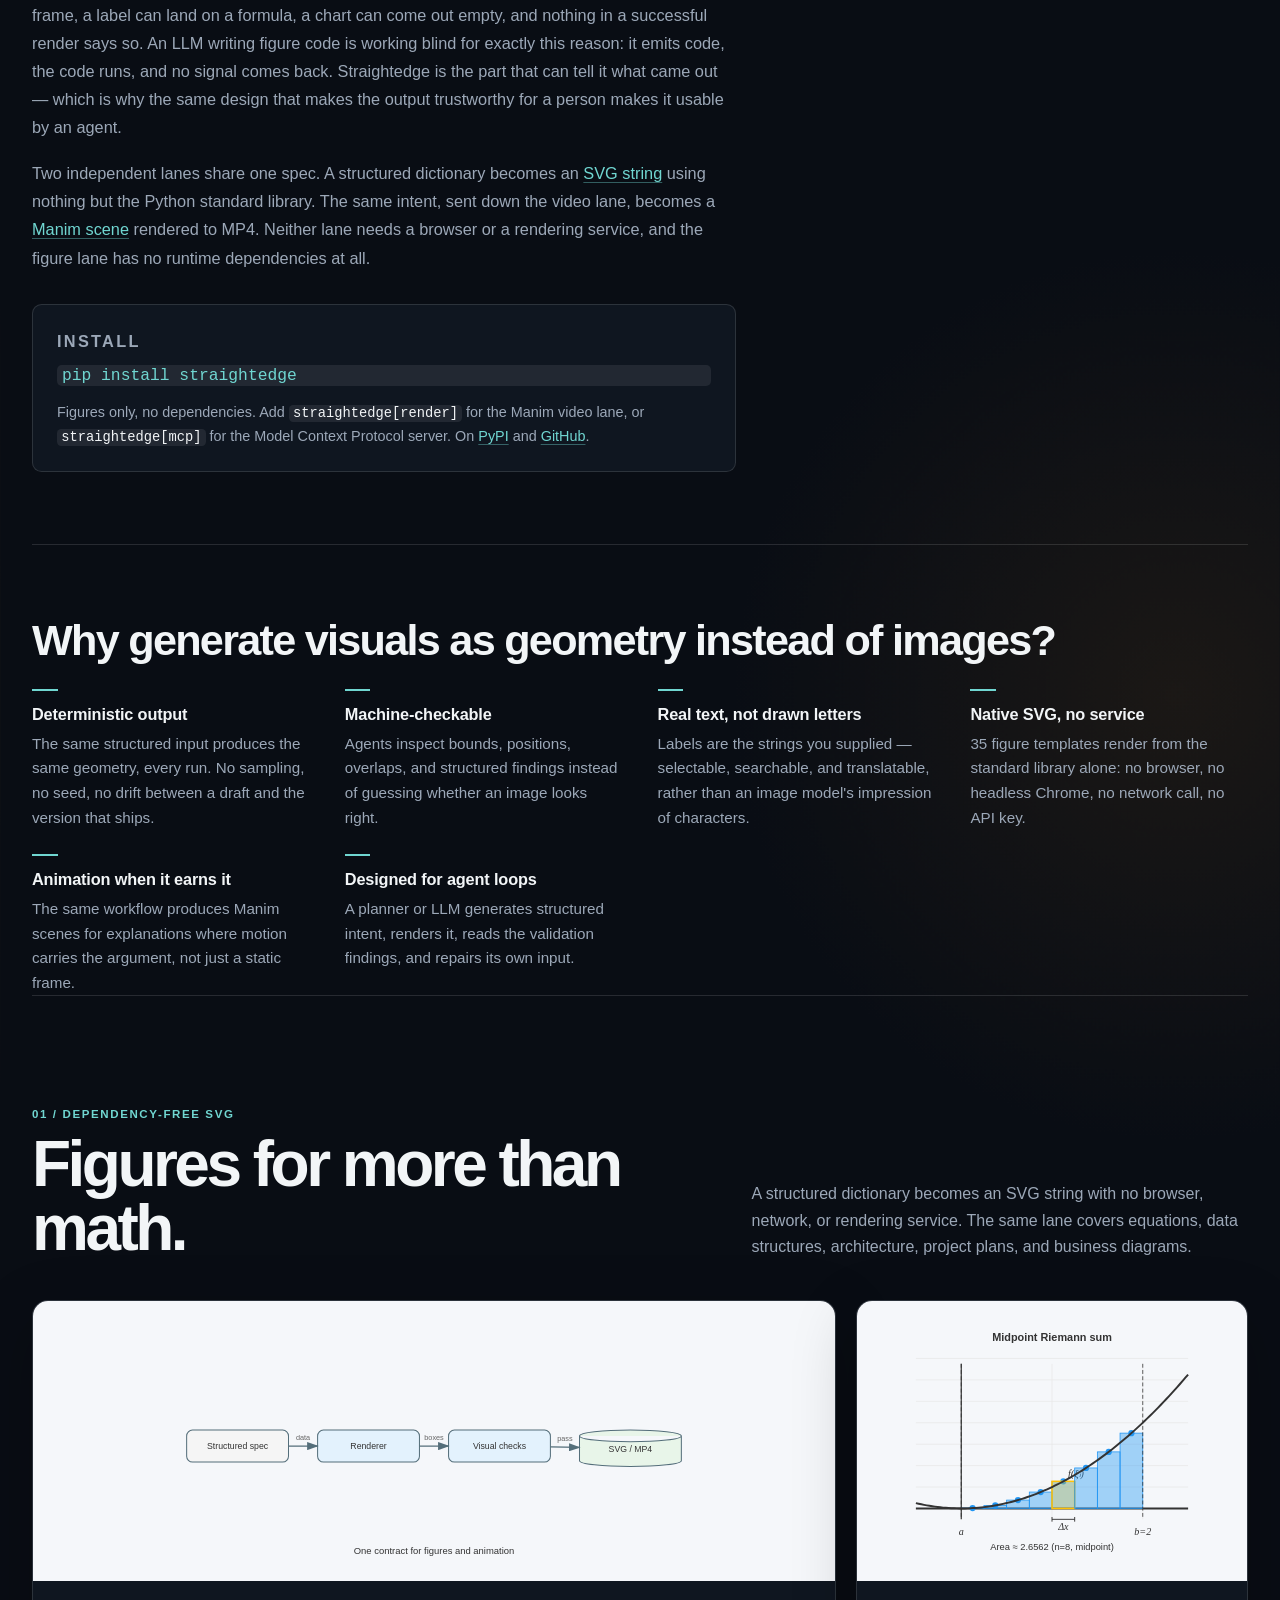
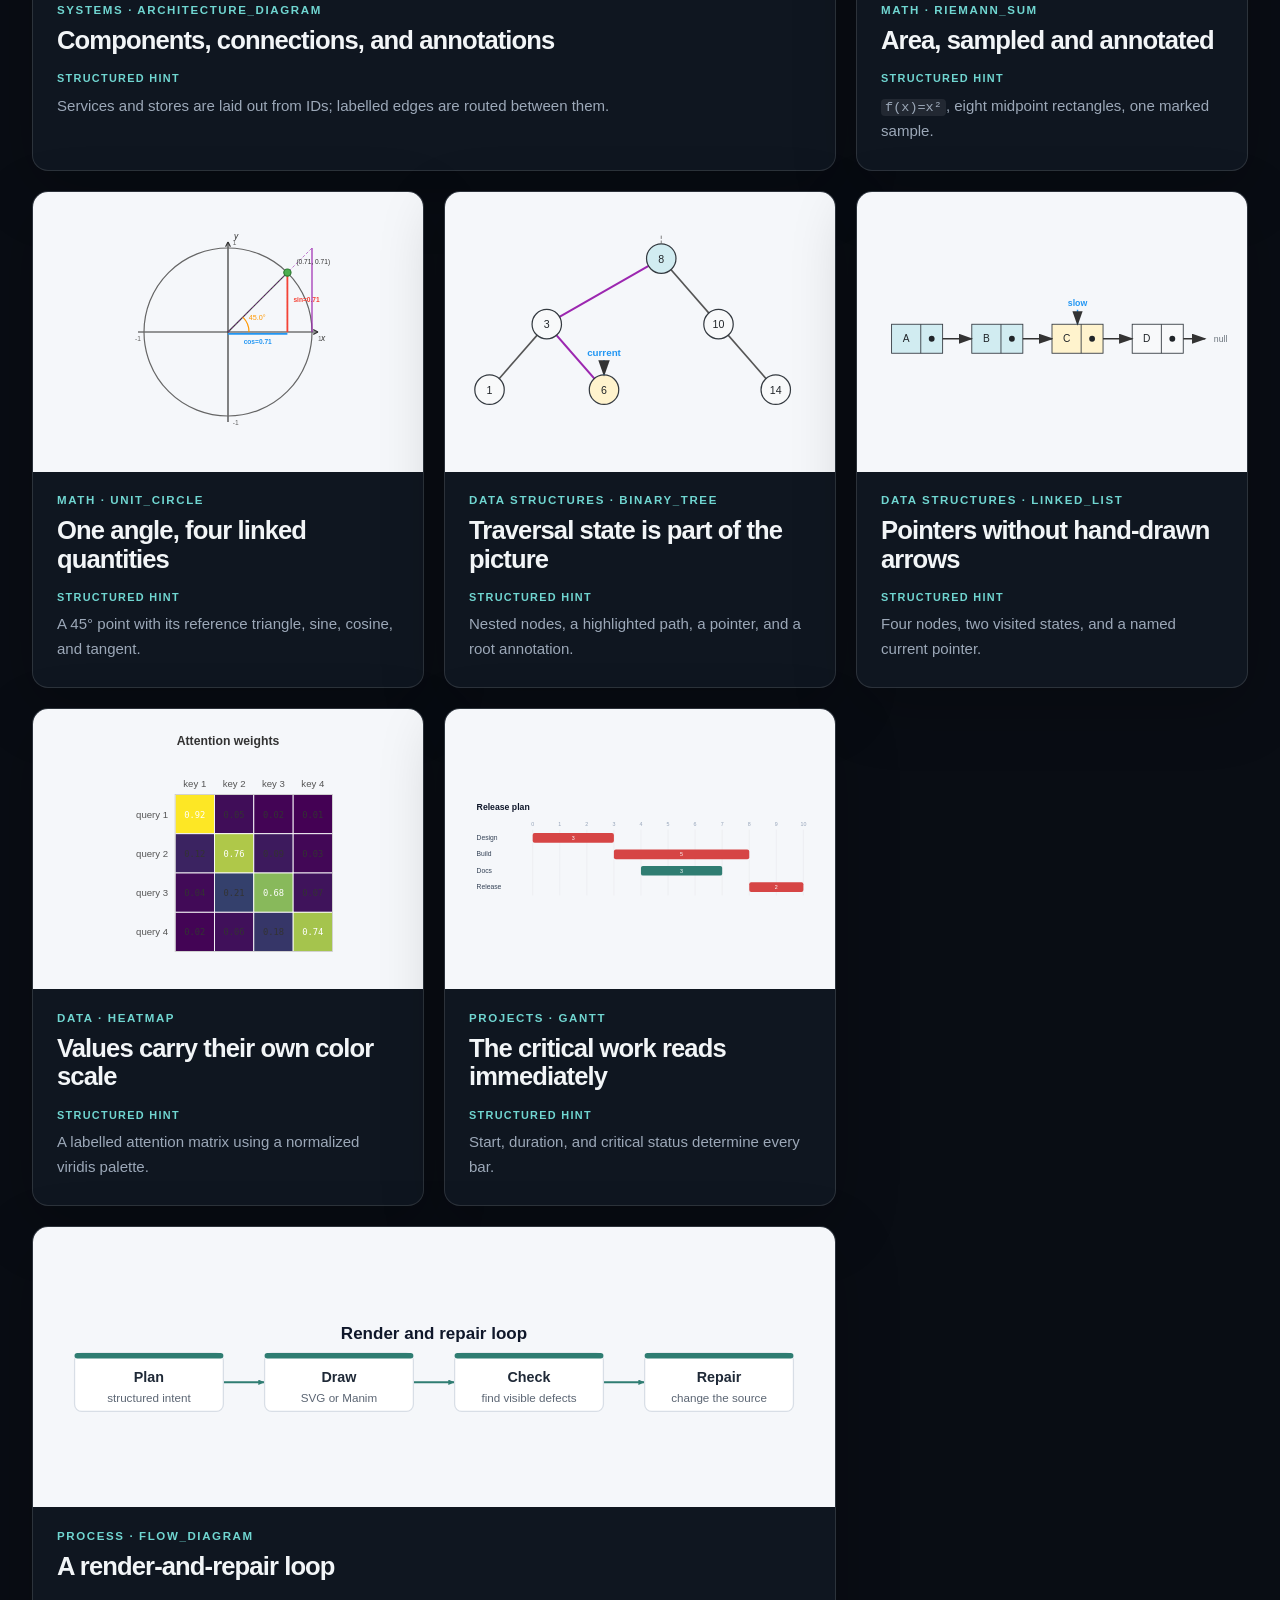
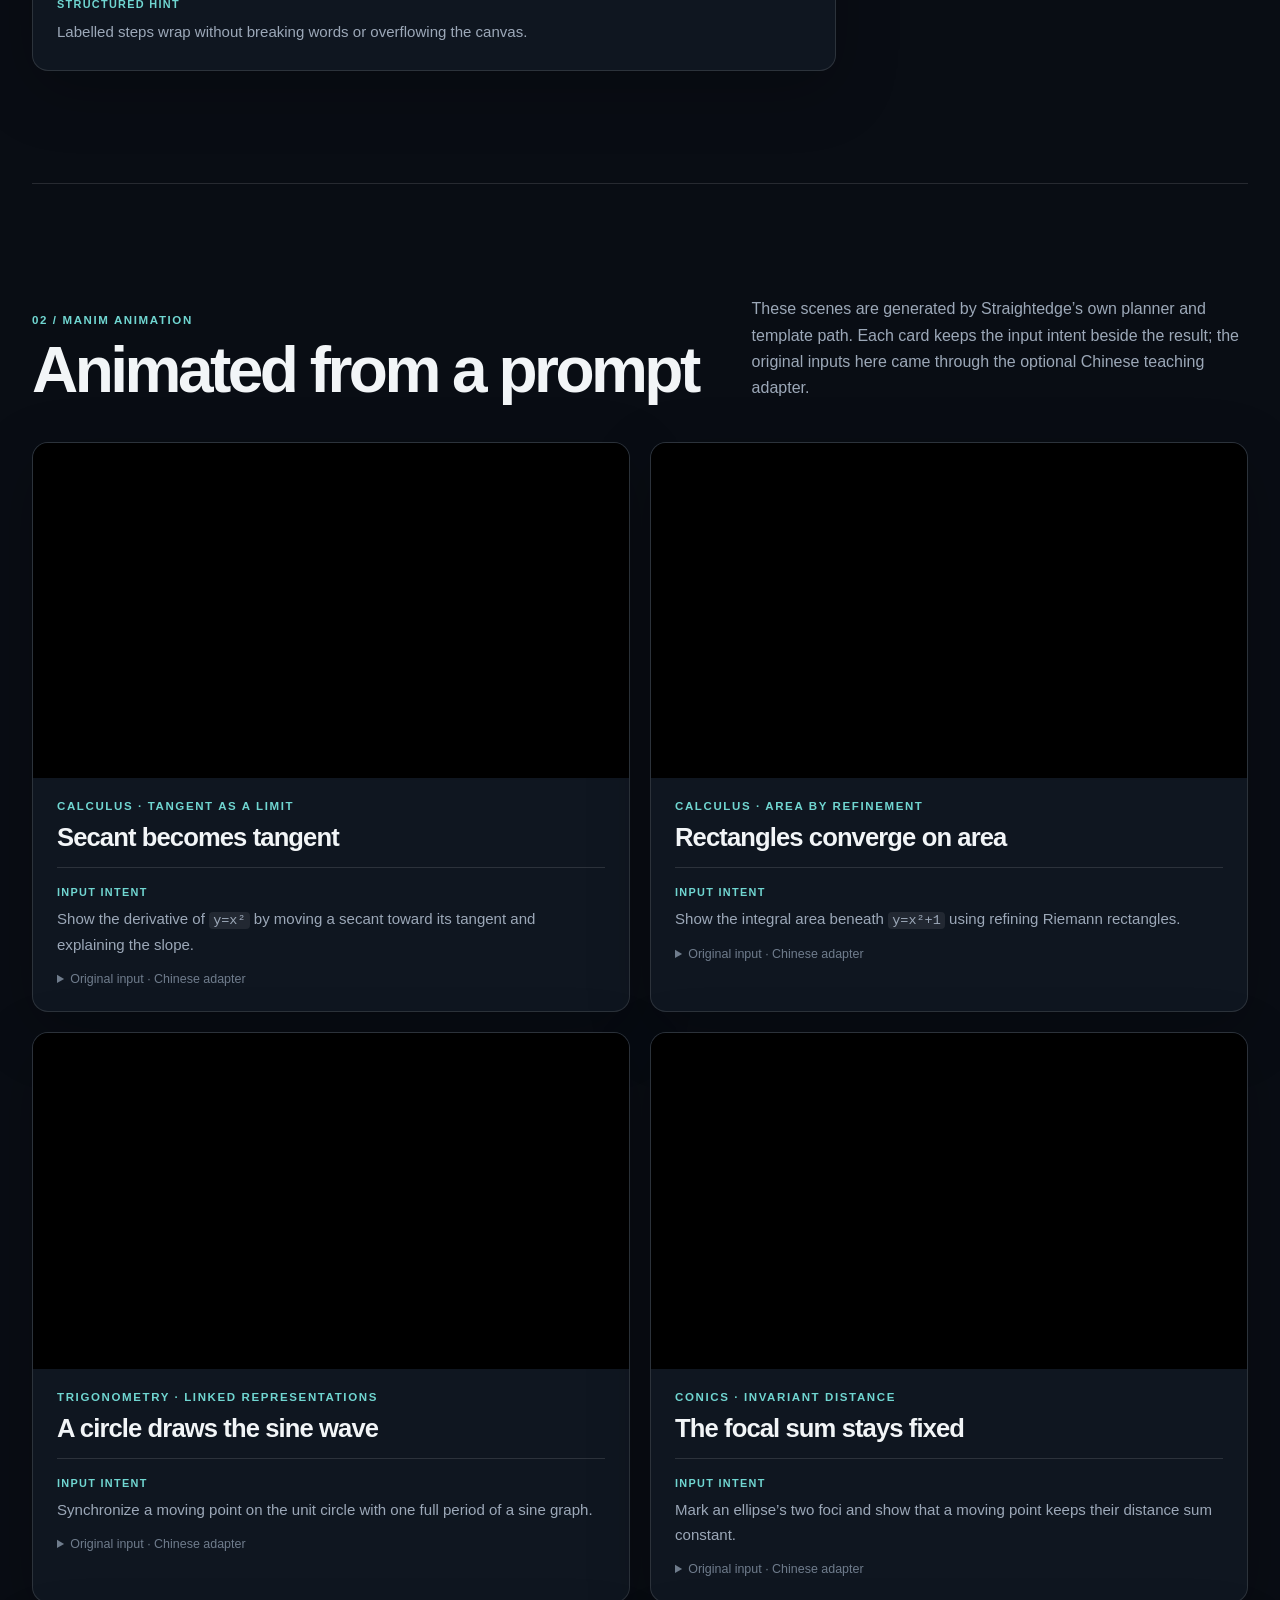
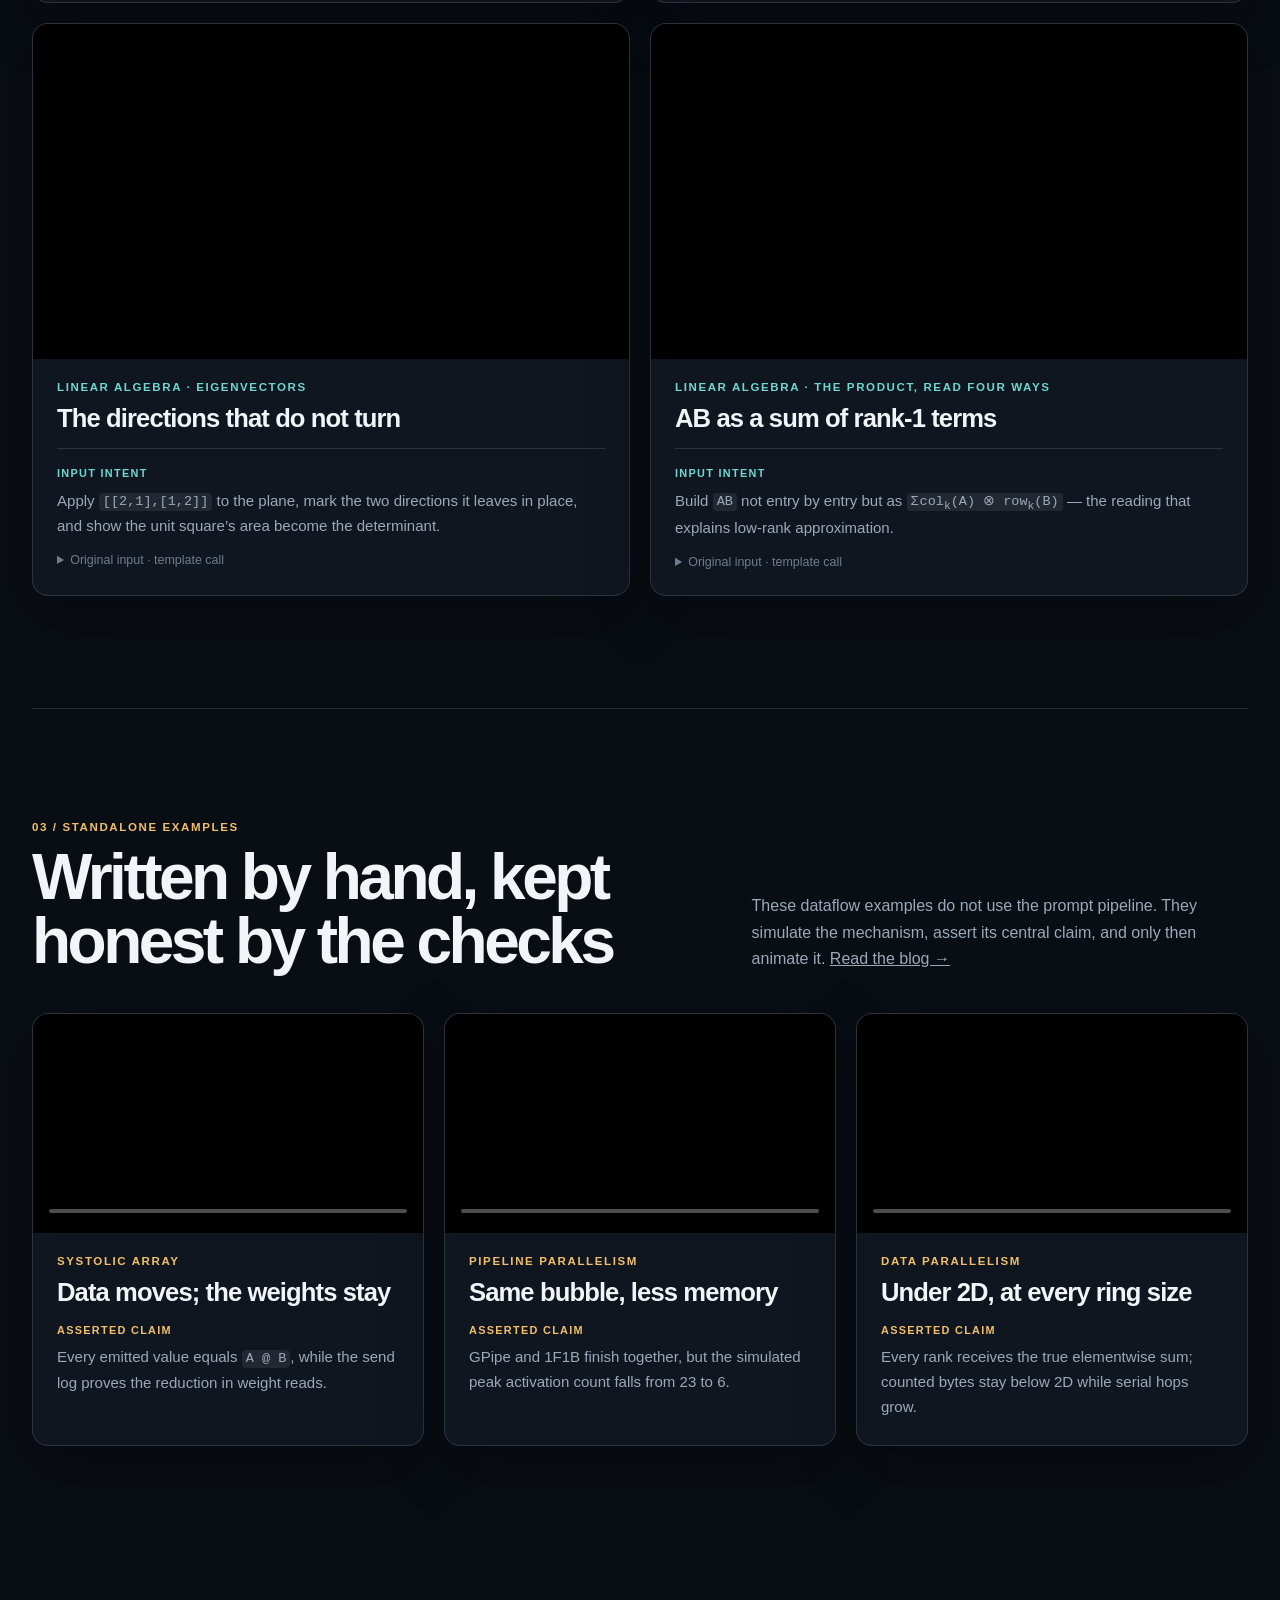
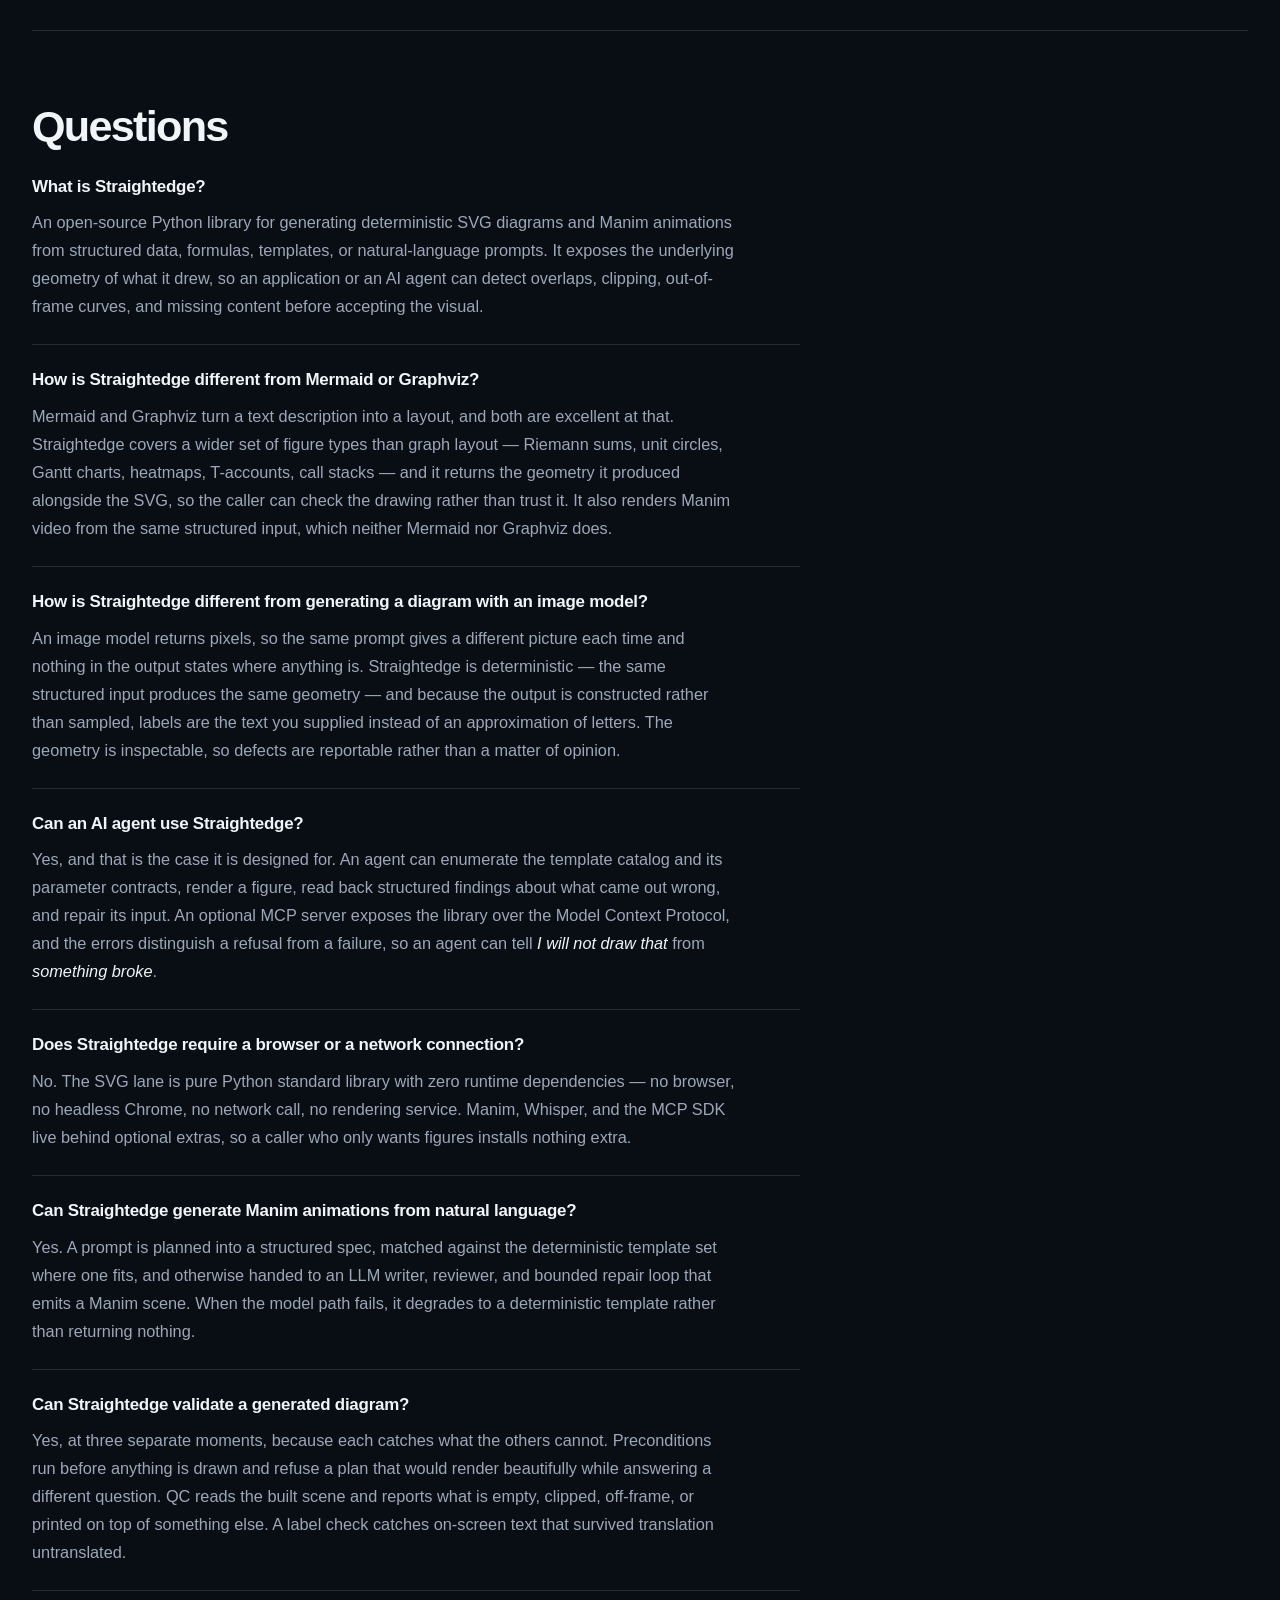
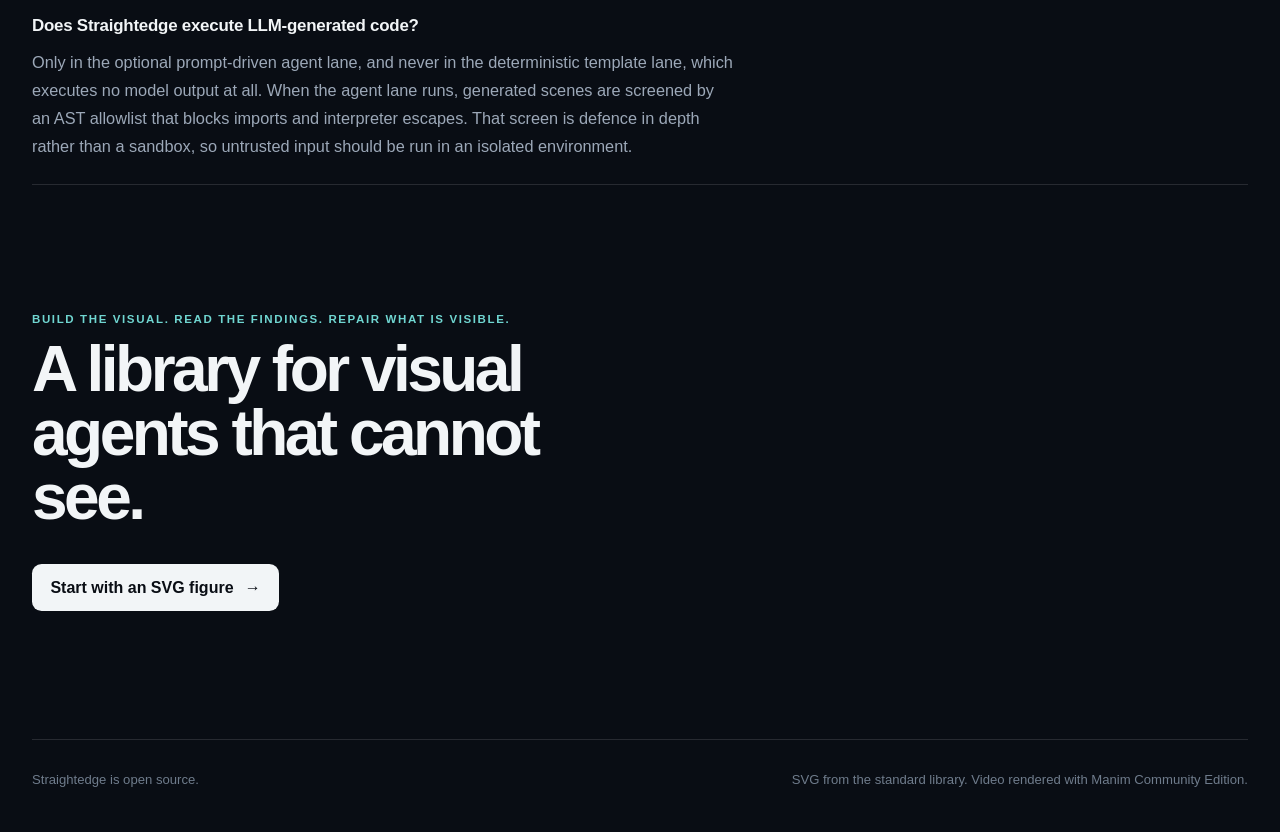
==== commit 1c24adfc: "Move the demo binaries to R2, and turn the writeups into a blog `site/assets/` was 2.8M of MP4s and " ====
--- a/site/index.html
+++ b/site/index.html
@@ -8,7 +8,7 @@
     <link rel="canonical" href="https://scimigo.github.io/straightedge/">
     <meta property="og:title" content="Straightedge — Python SVG Diagram &amp; Manim Animation Generator">
     <meta property="og:description" content="Generate deterministic, machine-checkable SVG diagrams and Manim animations from Python. 35 dependency-free templates, and geometry an AI agent can inspect before accepting a visual.">
-    <meta property="og:image" content="https://scimigo.github.io/straightedge/assets/posters/unit-circle-sine.jpg">
+    <meta property="og:image" content="https://pub-ae0e951cb13d4628913ced2bc423d839.r2.dev/straightedge/assets/posters/unit-circle-sine.jpg">
     <meta property="og:image:alt" content="A point on the unit circle tracing one period of a sine curve">
     <meta property="og:type" content="website">
     <meta property="og:site_name" content="Straightedge">
@@ -16,7 +16,7 @@
     <meta name="twitter:card" content="summary_large_image">
     <meta name="twitter:title" content="Straightedge — Python SVG Diagram &amp; Manim Animation Generator">
     <meta name="twitter:description" content="Generate deterministic, machine-checkable SVG diagrams and Manim animations from Python.">
-    <meta name="twitter:image" content="https://scimigo.github.io/straightedge/assets/posters/unit-circle-sine.jpg">
+    <meta name="twitter:image" content="https://pub-ae0e951cb13d4628913ced2bc423d839.r2.dev/straightedge/assets/posters/unit-circle-sine.jpg">
     <title>Straightedge — Python SVG Diagram &amp; Manim Animation Generator</title>
     <link rel="stylesheet" href="styles.css">
 
@@ -306,8 +306,8 @@
 
         <div class="gallery-grid">
           <article class="scene-card">
-            <video controls playsinline preload="metadata" poster="assets/posters/derivative-tangent.jpg" aria-label="Derivative tangent animation">
-              <source src="assets/mp4/derivative-tangent.mp4" type="video/mp4">
+            <video controls playsinline preload="metadata" poster="https://pub-ae0e951cb13d4628913ced2bc423d839.r2.dev/straightedge/assets/posters/derivative-tangent.jpg" aria-label="Derivative tangent animation">
+              <source src="https://pub-ae0e951cb13d4628913ced2bc423d839.r2.dev/straightedge/assets/mp4/derivative-tangent.mp4" type="video/mp4">
               Your browser does not support embedded video.
             </video>
             <div class="card-copy">
@@ -319,8 +319,8 @@
           </article>
 
           <article class="scene-card">
-            <video controls playsinline preload="metadata" poster="assets/posters/riemann-integral.jpg" aria-label="Riemann integral animation">
-              <source src="assets/mp4/riemann-integral.mp4" type="video/mp4">
+            <video controls playsinline preload="metadata" poster="https://pub-ae0e951cb13d4628913ced2bc423d839.r2.dev/straightedge/assets/posters/riemann-integral.jpg" aria-label="Riemann integral animation">
+              <source src="https://pub-ae0e951cb13d4628913ced2bc423d839.r2.dev/straightedge/assets/mp4/riemann-integral.mp4" type="video/mp4">
               Your browser does not support embedded video.
             </video>
             <div class="card-copy">
@@ -332,8 +332,8 @@
           </article>
 
           <article class="scene-card">
-            <video controls playsinline preload="metadata" poster="assets/posters/unit-circle-sine.jpg" aria-label="Unit circle generating a sine curve">
-              <source src="assets/mp4/unit-circle-sine.mp4" type="video/mp4">
+            <video controls playsinline preload="metadata" poster="https://pub-ae0e951cb13d4628913ced2bc423d839.r2.dev/straightedge/assets/posters/unit-circle-sine.jpg" aria-label="Unit circle generating a sine curve">
+              <source src="https://pub-ae0e951cb13d4628913ced2bc423d839.r2.dev/straightedge/assets/mp4/unit-circle-sine.mp4" type="video/mp4">
               Your browser does not support embedded video.
             </video>
             <div class="card-copy">
@@ -345,8 +345,8 @@
           </article>
 
           <article class="scene-card">
-            <video controls playsinline preload="metadata" poster="assets/posters/ellipse-foci.jpg" aria-label="Ellipse focus-distance animation">
-              <source src="assets/mp4/ellipse-foci.mp4" type="video/mp4">
+            <video controls playsinline preload="metadata" poster="https://pub-ae0e951cb13d4628913ced2bc423d839.r2.dev/straightedge/assets/posters/ellipse-foci.jpg" aria-label="Ellipse focus-distance animation">
+              <source src="https://pub-ae0e951cb13d4628913ced2bc423d839.r2.dev/straightedge/assets/mp4/ellipse-foci.mp4" type="video/mp4">
               Your browser does not support embedded video.
             </video>
             <div class="card-copy">
@@ -354,6 +354,35 @@
               <h3>The focal sum stays fixed</h3>
               <p class="prompt"><span>Input intent</span> Mark an ellipse’s two foci and show that a moving point keeps their distance sum constant.</p>
               <details class="source-input"><summary>Original input · Chinese adapter</summary><p lang="zh">“画一个椭圆，标出两个焦点，展示动点到焦点的距离和保持不变”</p></details>
+            </div>
+          </article>
+
+          <!-- Linear algebra. Video and poster are served from R2 rather than
+               committed: site/assets/ is already 3.3M against a 5.1M .git, and
+               tools/build_site_assets.py is what produces and publishes them. -->
+          <article class="scene-card">
+            <video controls playsinline preload="metadata" poster="https://pub-ae0e951cb13d4628913ced2bc423d839.r2.dev/straightedge/assets/posters/linear-map.jpg" aria-label="Linear map eigenvector animation">
+              <source src="https://pub-ae0e951cb13d4628913ced2bc423d839.r2.dev/straightedge/assets/mp4/linear-map.mp4" type="video/mp4">
+              Your browser does not support embedded video.
+            </video>
+            <div class="card-copy">
+              <p class="card-kicker">Linear algebra · eigenvectors</p>
+              <h3>The directions that do not turn</h3>
+              <p class="prompt"><span>Input intent</span> Apply <code>[[2,1],[1,2]]</code> to the plane, mark the two directions it leaves in place, and show the unit square’s area become the determinant.</p>
+              <details class="source-input"><summary>Original input · template call</summary><p><code>linear_algebra/linear_map</code> with <code>show_eigenvectors</code> and <code>show_determinant</code>. A matrix with no real eigenvalues draws no invariant direction — a rotation turns every vector, and the precondition says so rather than inventing one.</p></details>
+            </div>
+          </article>
+
+          <article class="scene-card">
+            <video controls playsinline preload="metadata" poster="https://pub-ae0e951cb13d4628913ced2bc423d839.r2.dev/straightedge/assets/posters/matmul-outer.jpg" aria-label="Matrix product as a sum of rank-1 terms">
+              <source src="https://pub-ae0e951cb13d4628913ced2bc423d839.r2.dev/straightedge/assets/mp4/matmul-outer.mp4" type="video/mp4">
+              Your browser does not support embedded video.
+            </video>
+            <div class="card-copy">
+              <p class="card-kicker">Linear algebra · the product, read four ways</p>
+              <h3>AB as a sum of rank-1 terms</h3>
+              <p class="prompt"><span>Input intent</span> Build <code>AB</code> not entry by entry but as <code>Σ&#8202;col<sub>k</sub>(A) ⊗ row<sub>k</sub>(B)</code> — the reading that explains low-rank approximation.</p>
+              <details class="source-input"><summary>Original input · template call</summary><p><code>linear_algebra/matmul_views</code> with <code>view="outer"</code>. Each reading’s own rule is run in Python and asserted to reproduce <code>A @ B</code> before a frame is drawn. It is also the reading the systolic array and tensor-parallel examples below already execute — in silicon, and across devices.</p></details>
             </div>
           </article>
         </div>
@@ -368,14 +397,14 @@
           <p>
             These dataflow examples do not use the prompt pipeline. They simulate
             the mechanism, assert its central claim, and only then animate it.
-            <a href="posts/index.html">Read the writeups &rarr;</a>
+            <a href="posts/index.html">Read the blog &rarr;</a>
           </p>
         </div>
 
         <div class="gallery-grid gallery-grid-three">
           <article class="scene-card claim-card">
-            <video controls playsinline preload="metadata" poster="assets/posters/systolic-array.jpg" aria-label="Weight-stationary systolic array animation">
-              <source src="assets/mp4/systolic-array.mp4" type="video/mp4">
+            <video controls playsinline preload="metadata" poster="https://pub-ae0e951cb13d4628913ced2bc423d839.r2.dev/straightedge/assets/posters/systolic-array.jpg" aria-label="Weight-stationary systolic array animation">
+              <source src="https://pub-ae0e951cb13d4628913ced2bc423d839.r2.dev/straightedge/assets/mp4/systolic-array.mp4" type="video/mp4">
               Your browser does not support embedded video.
             </video>
             <div class="card-copy">
@@ -386,8 +415,8 @@
           </article>
 
           <article class="scene-card claim-card">
-            <video controls playsinline preload="metadata" poster="assets/posters/pipeline-schedules.jpg" aria-label="GPipe and 1F1B pipeline schedule comparison">
-              <source src="assets/mp4/pipeline-schedules.mp4" type="video/mp4">
+            <video controls playsinline preload="metadata" poster="https://pub-ae0e951cb13d4628913ced2bc423d839.r2.dev/straightedge/assets/posters/pipeline-schedules.jpg" aria-label="GPipe and 1F1B pipeline schedule comparison">
+              <source src="https://pub-ae0e951cb13d4628913ced2bc423d839.r2.dev/straightedge/assets/mp4/pipeline-schedules.mp4" type="video/mp4">
               Your browser does not support embedded video.
             </video>
             <div class="card-copy">
@@ -398,8 +427,8 @@
           </article>
 
           <article class="scene-card claim-card">
-            <video controls playsinline preload="metadata" poster="assets/posters/ring-allreduce.jpg" aria-label="Ring all-reduce animation">
-              <source src="assets/mp4/ring-allreduce.mp4" type="video/mp4">
+            <video controls playsinline preload="metadata" poster="https://pub-ae0e951cb13d4628913ced2bc423d839.r2.dev/straightedge/assets/posters/ring-allreduce.jpg" aria-label="Ring all-reduce animation">
+              <source src="https://pub-ae0e951cb13d4628913ced2bc423d839.r2.dev/straightedge/assets/mp4/ring-allreduce.mp4" type="video/mp4">
               Your browser does not support embedded video.
             </video>
             <div class="card-copy">
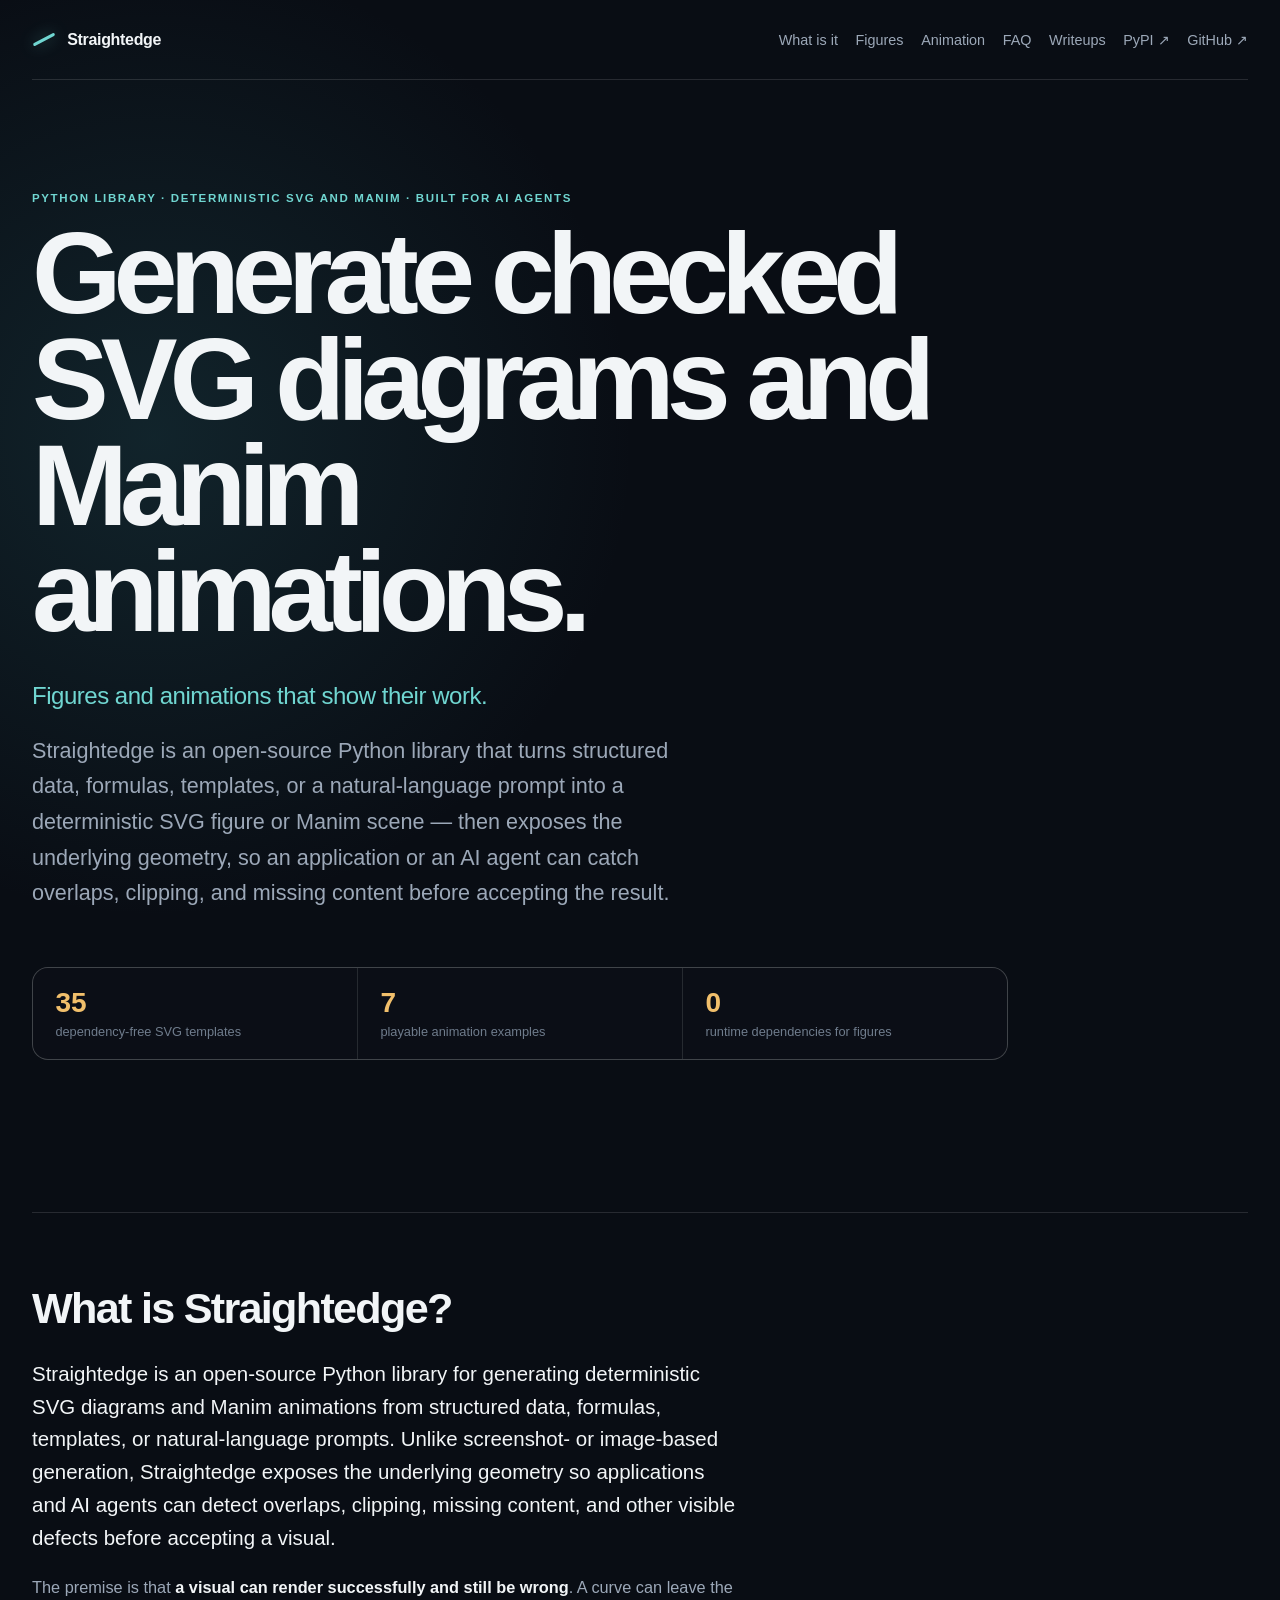
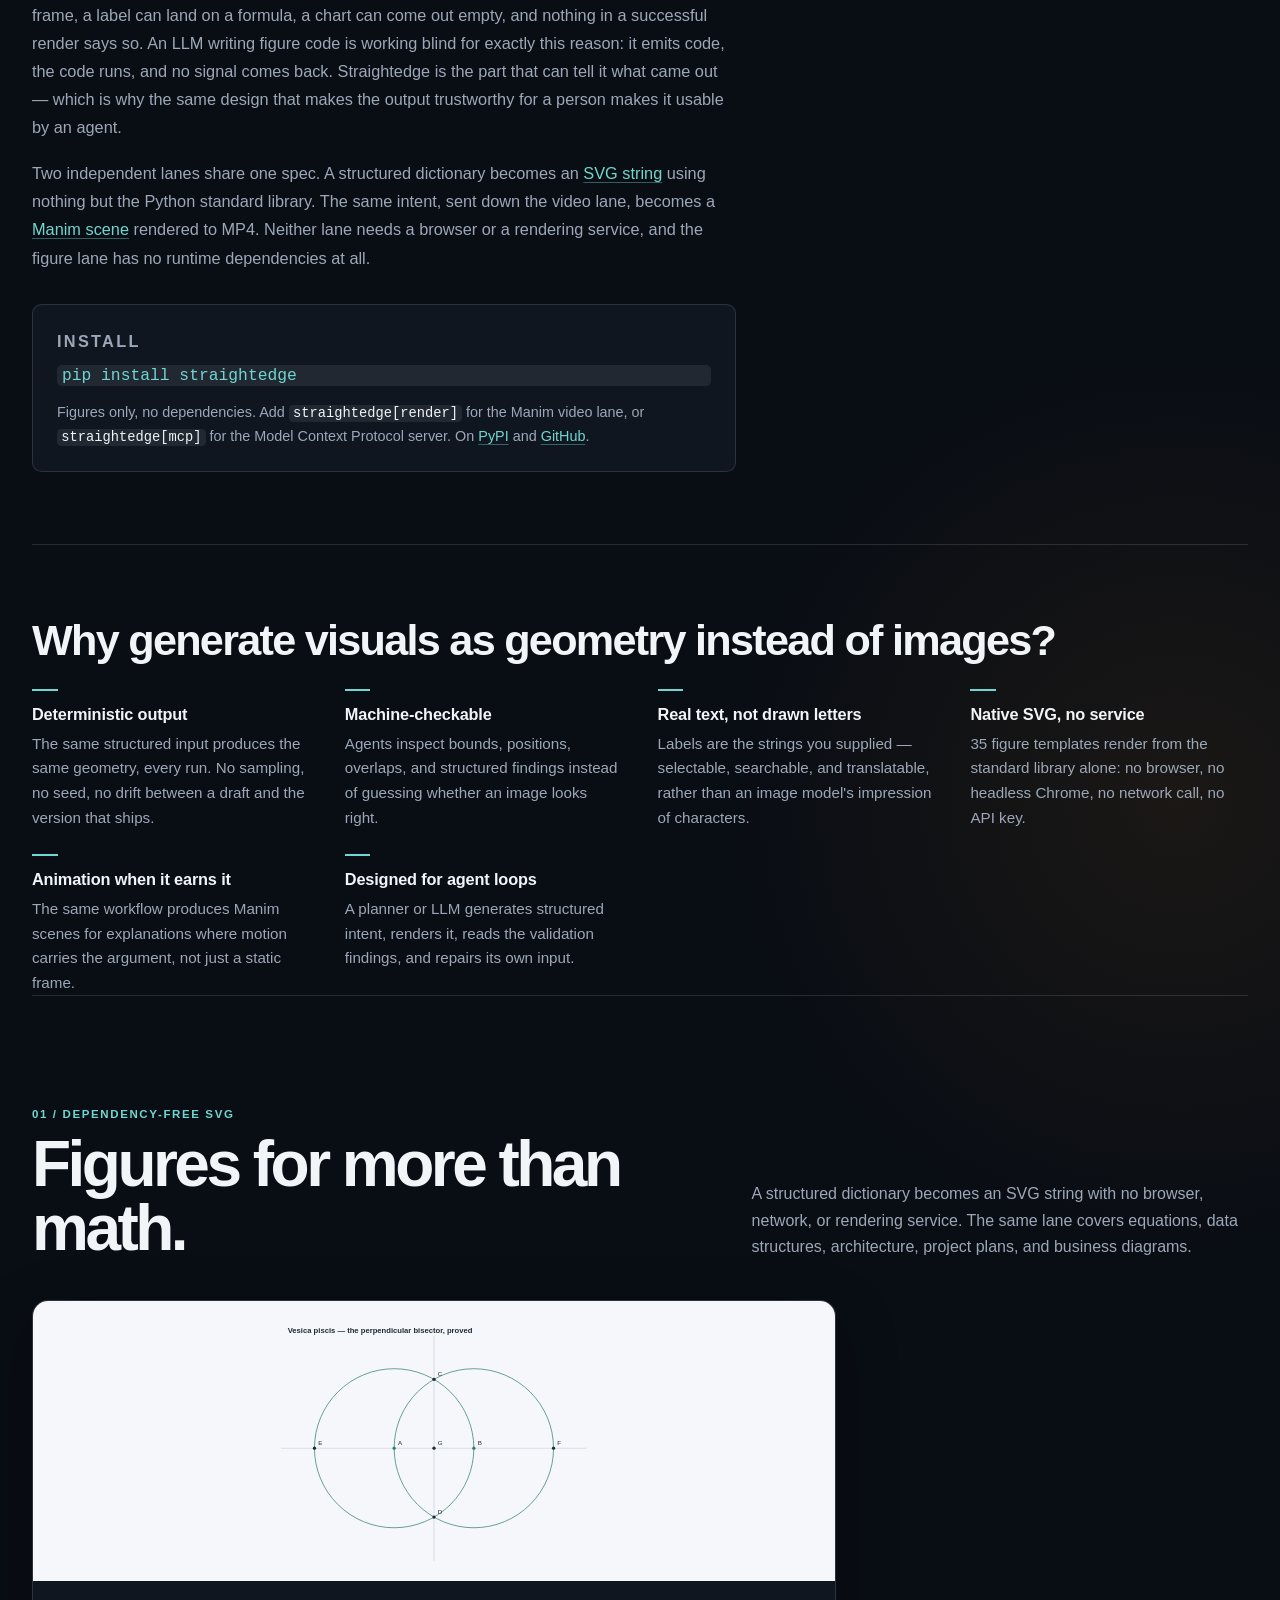
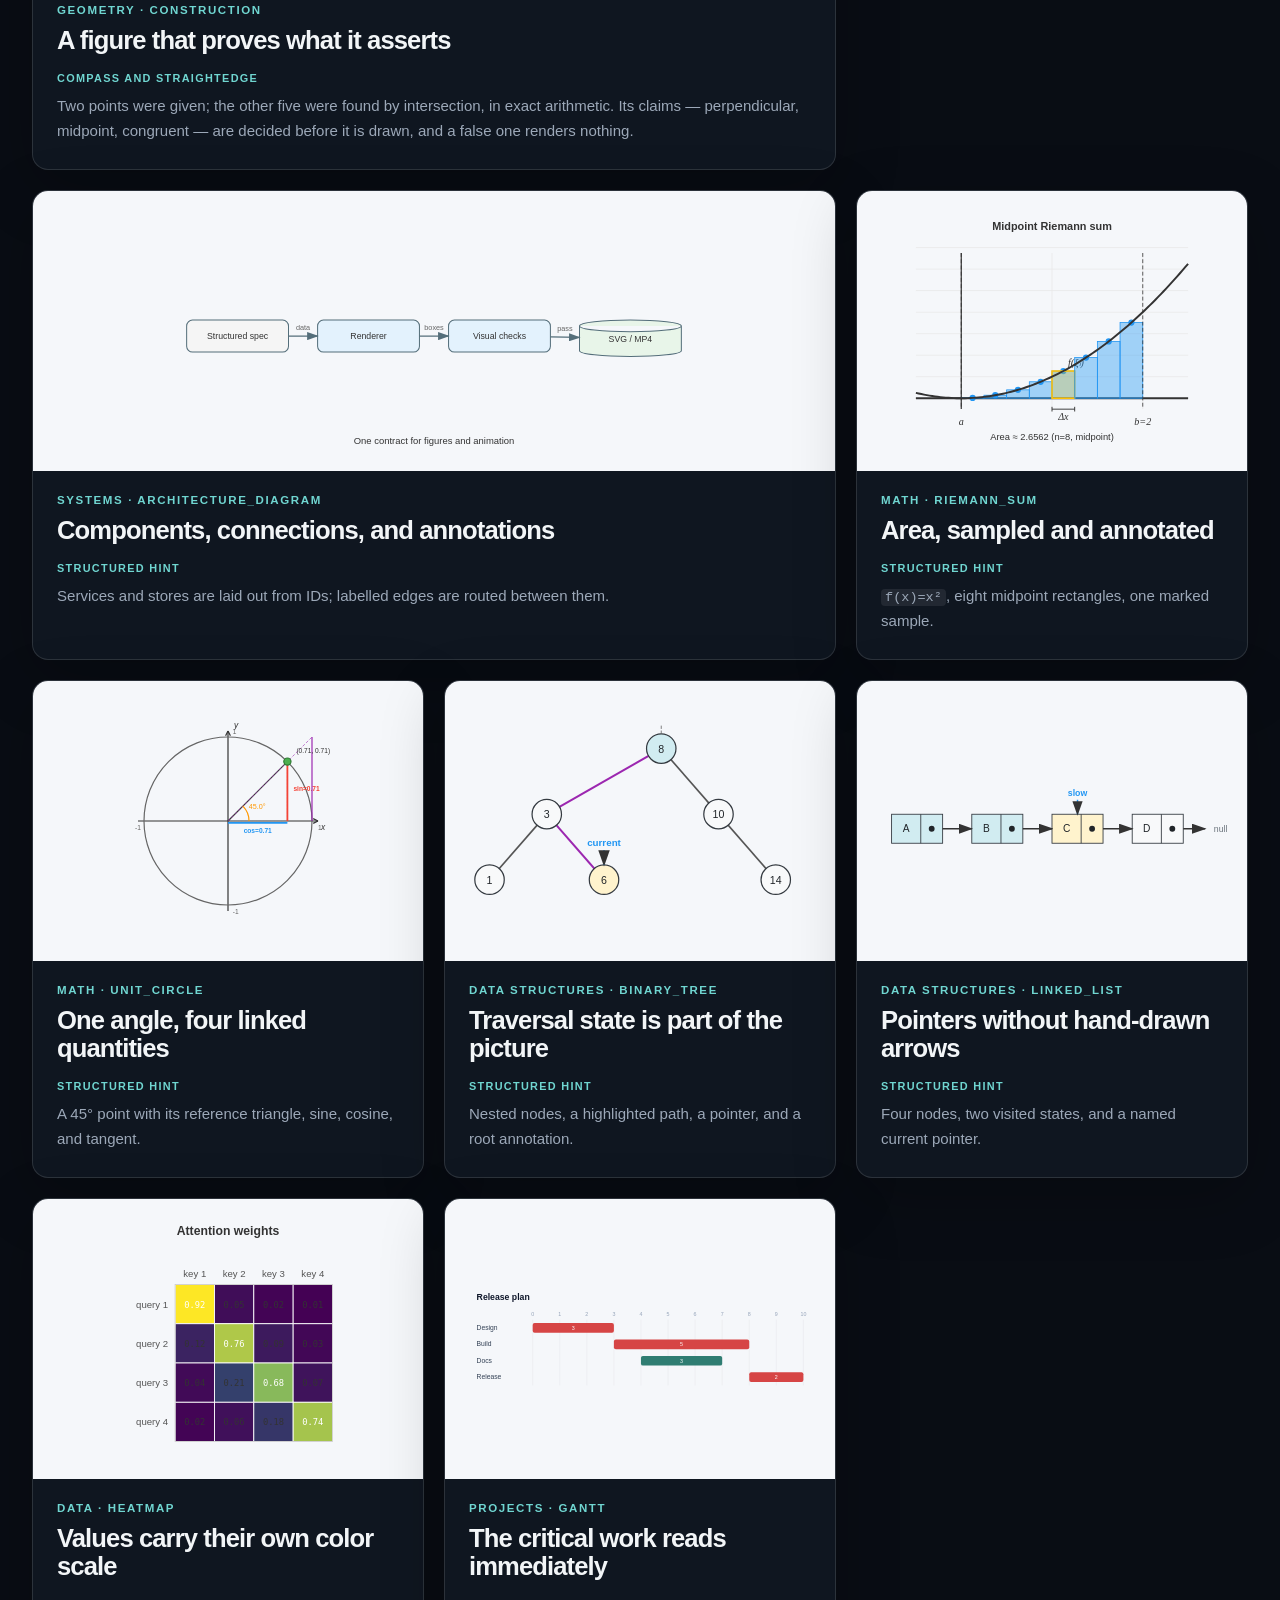
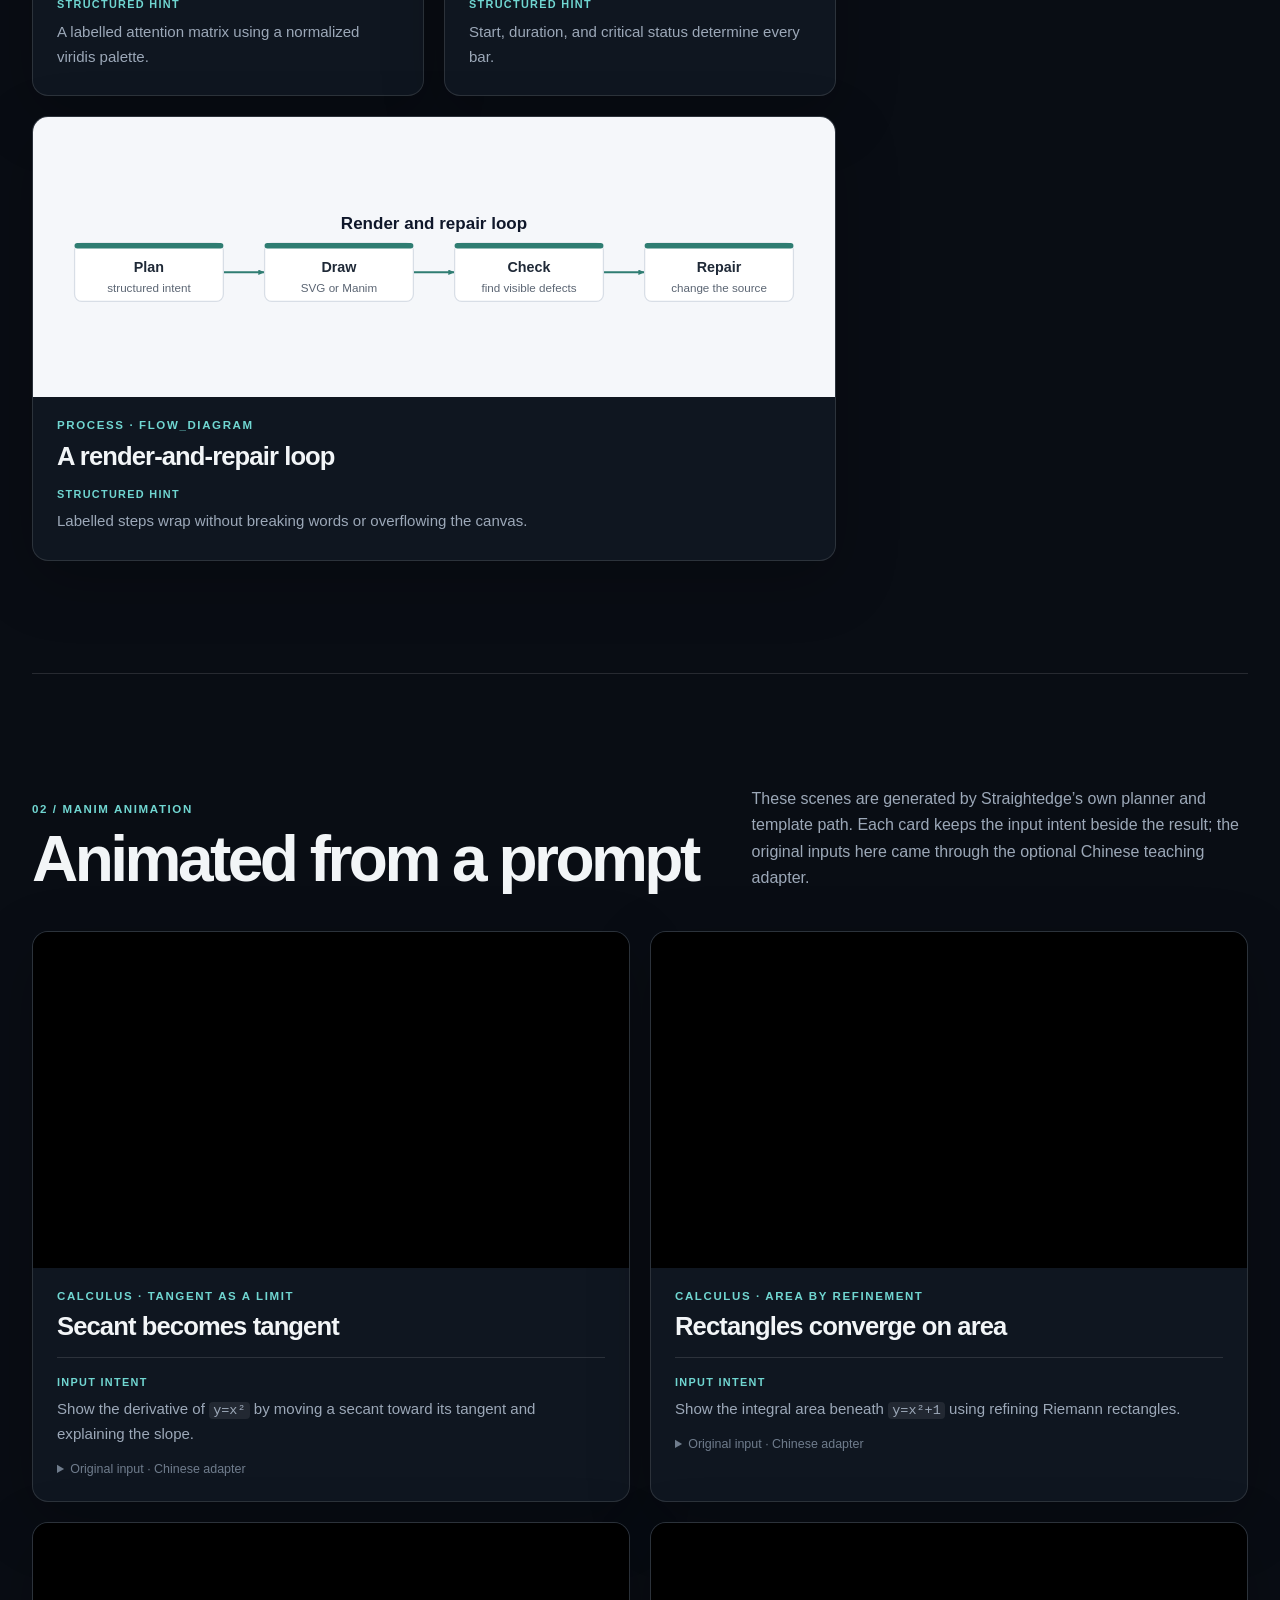
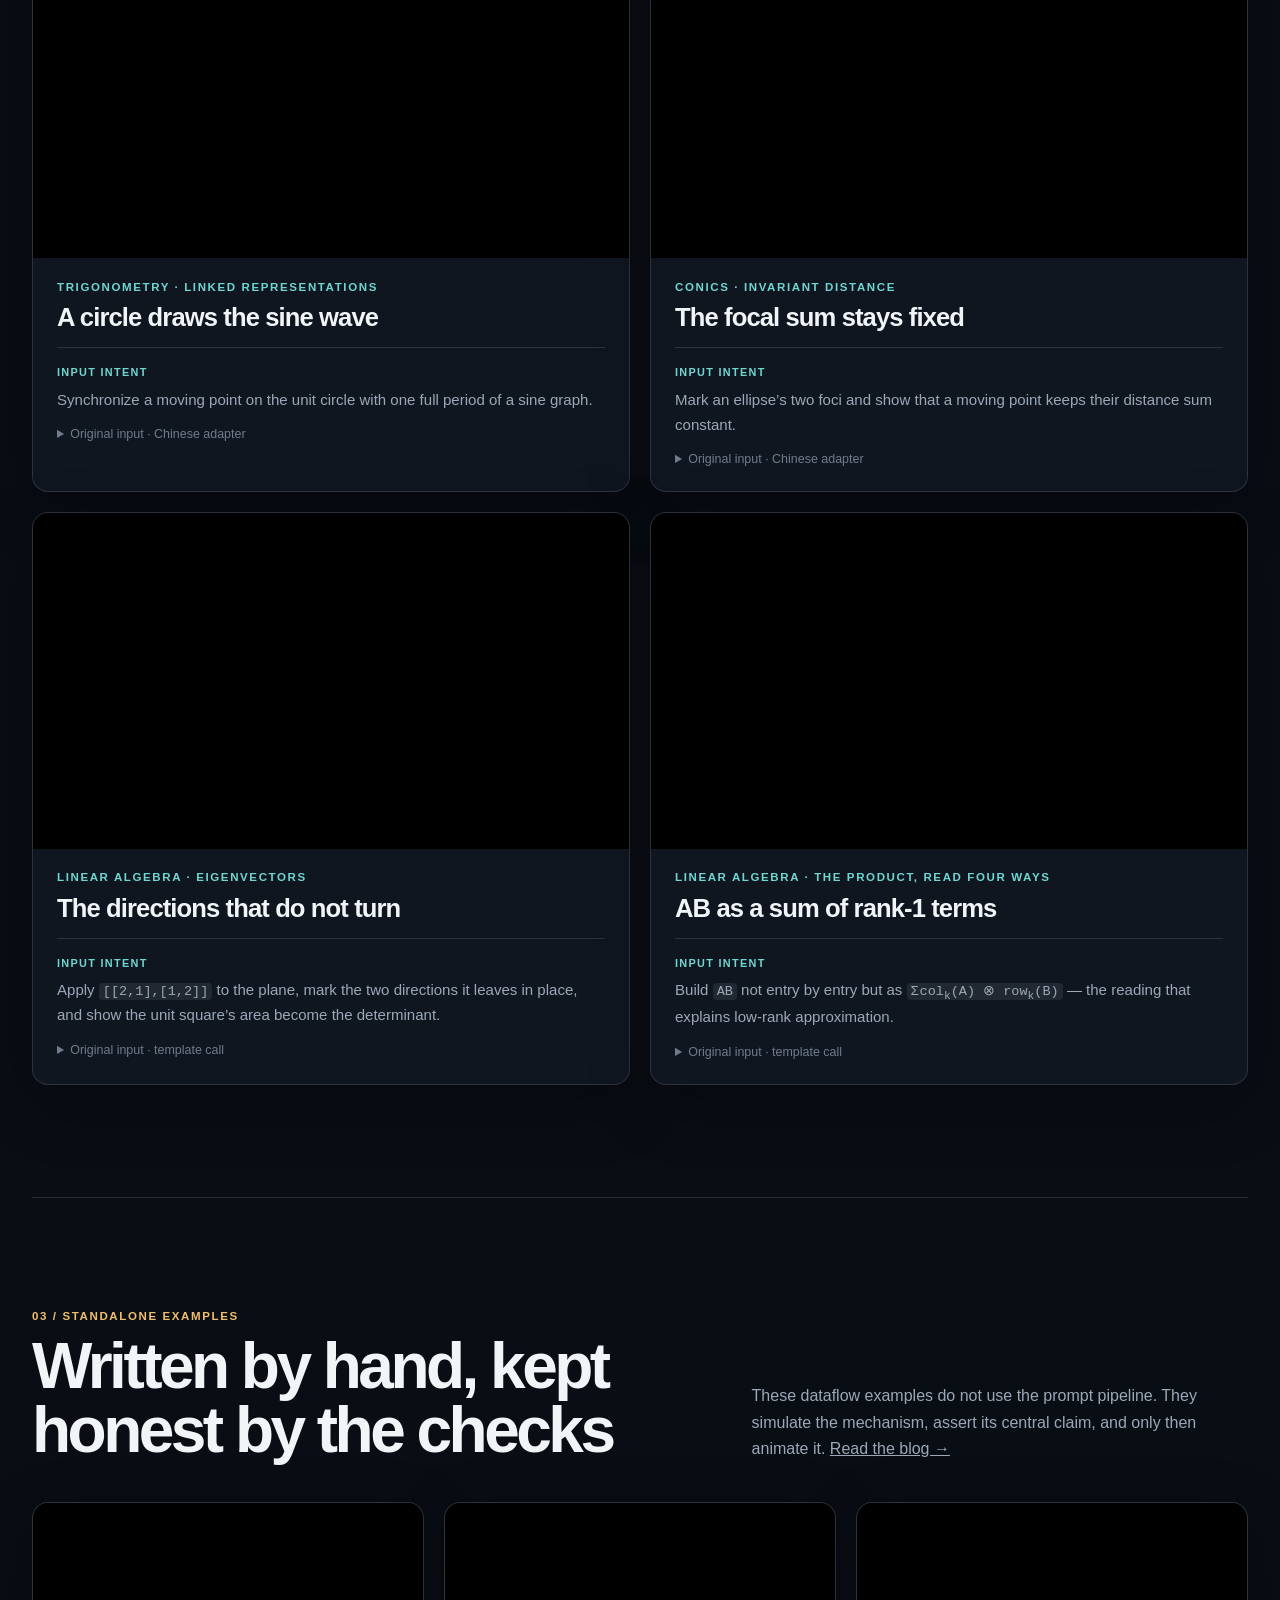
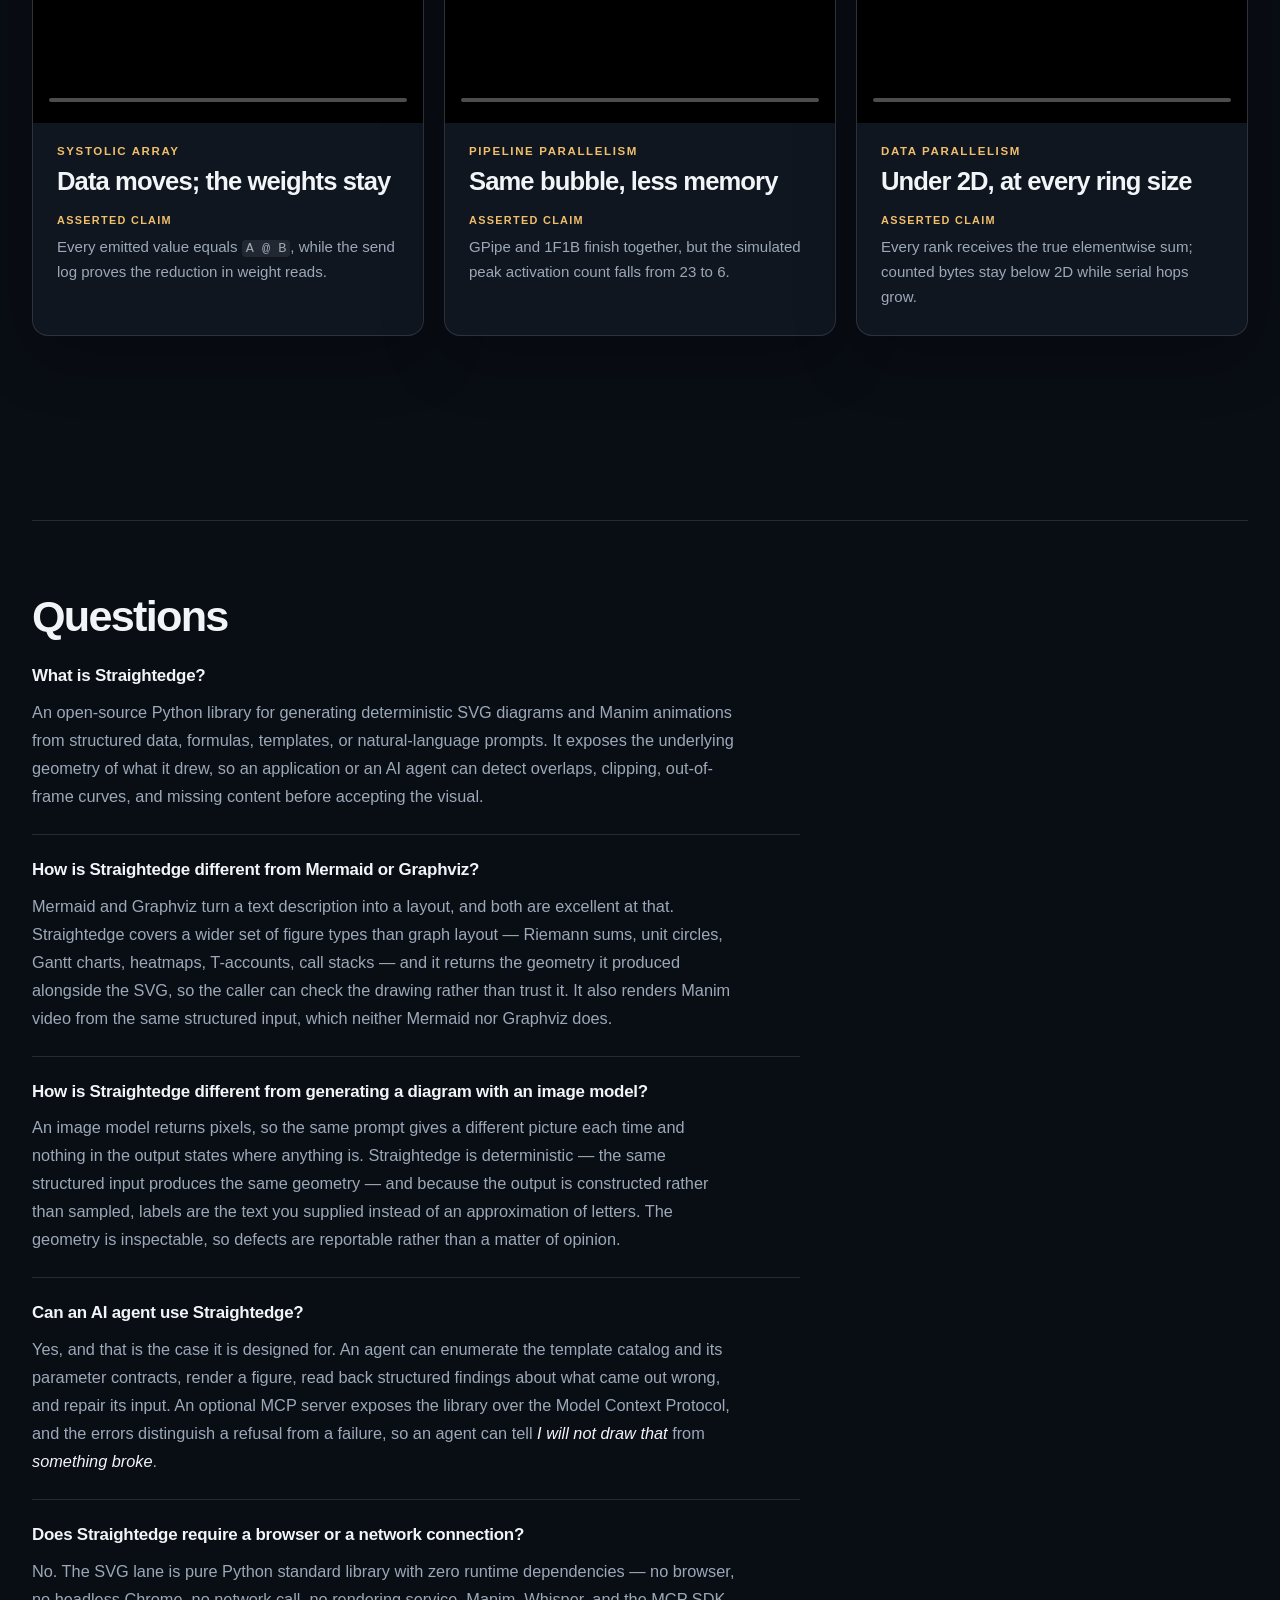
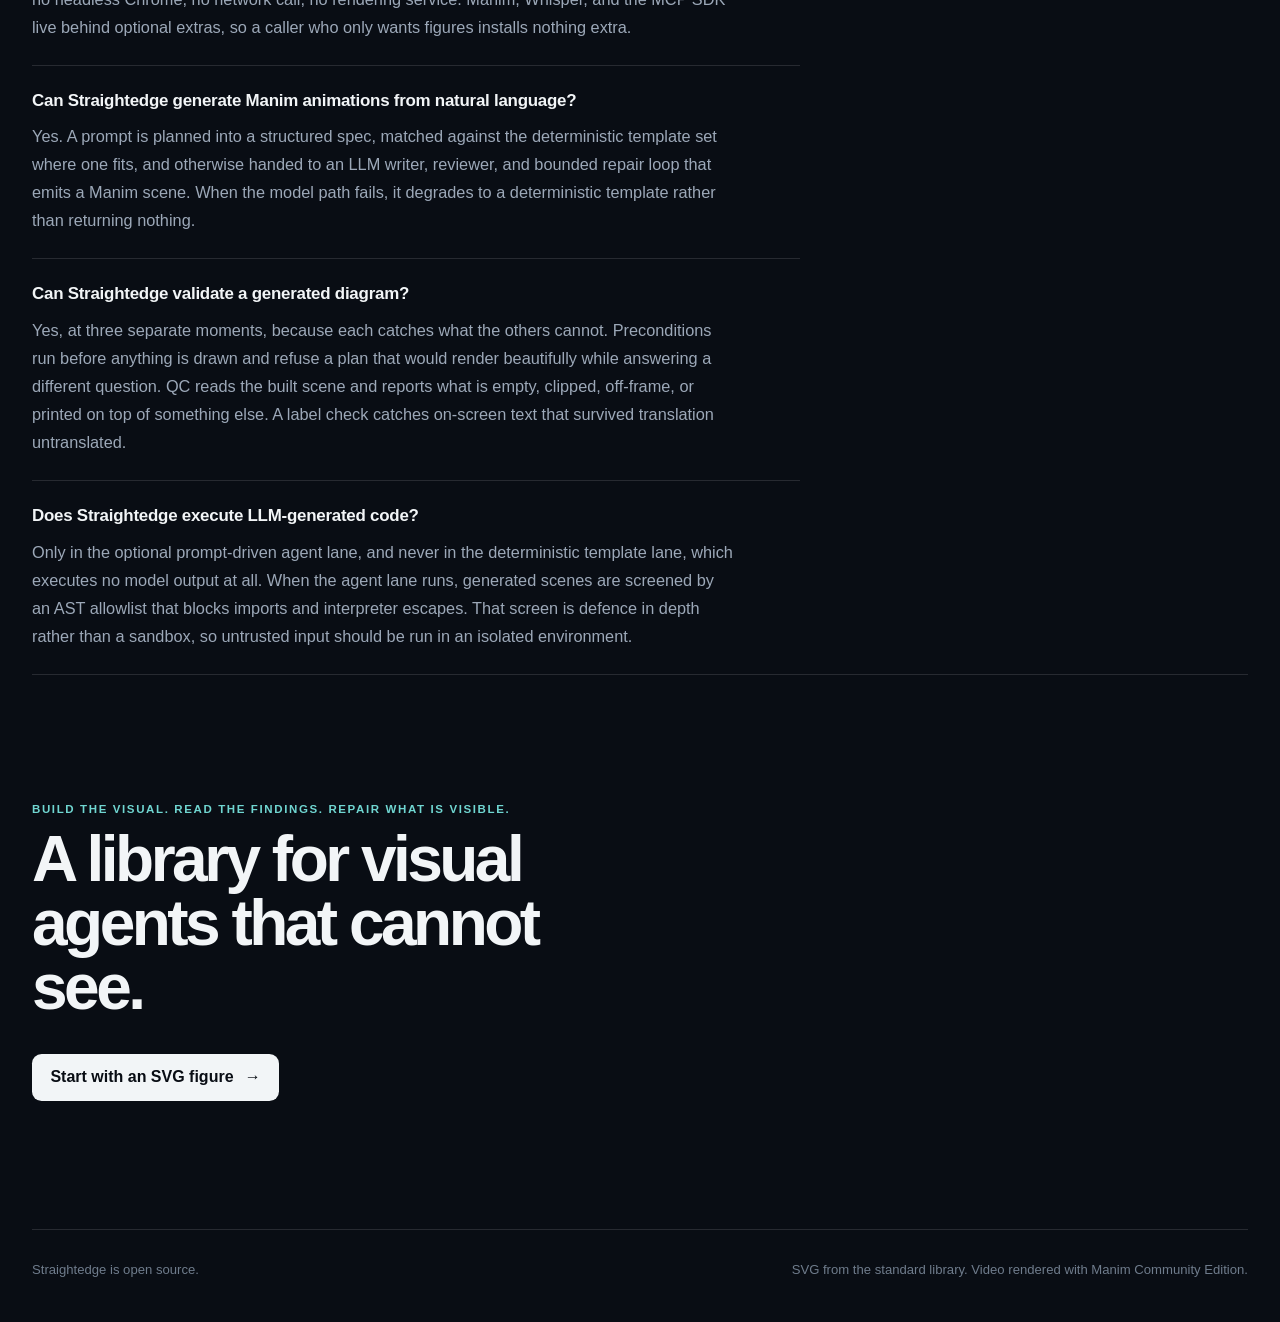
==== commit 8c841810: "Phase 3: the notation, and the lane made visible `A = 0, 0`, `[ A B ]` for the straightedge across t" ====
--- a/site/index.html
+++ b/site/index.html
@@ -218,6 +218,15 @@
 
         <div class="figure-grid">
           <article class="figure-card figure-wide">
+            <div class="figure-stage"><img src="assets/svg/construction-vesica.svg" alt="Two overlapping circles, the vertical line through their intersections, and the horizontal line through their centres, with seven labelled points"></div>
+            <div class="card-copy">
+              <p class="card-kicker">Geometry · construction</p>
+              <h3>A figure that proves what it asserts</h3>
+              <p class="spec"><span>Compass and straightedge</span> Two points were given; the other five were found by intersection, in exact arithmetic. Its claims — perpendicular, midpoint, congruent — are decided before it is drawn, and a false one renders nothing.</p>
+            </div>
+          </article>
+
+          <article class="figure-card figure-wide">
             <div class="figure-stage"><img src="assets/svg/architecture.svg" alt="A checked visual pipeline architecture diagram"></div>
             <div class="card-copy">
               <p class="card-kicker">Systems · architecture_diagram</p>
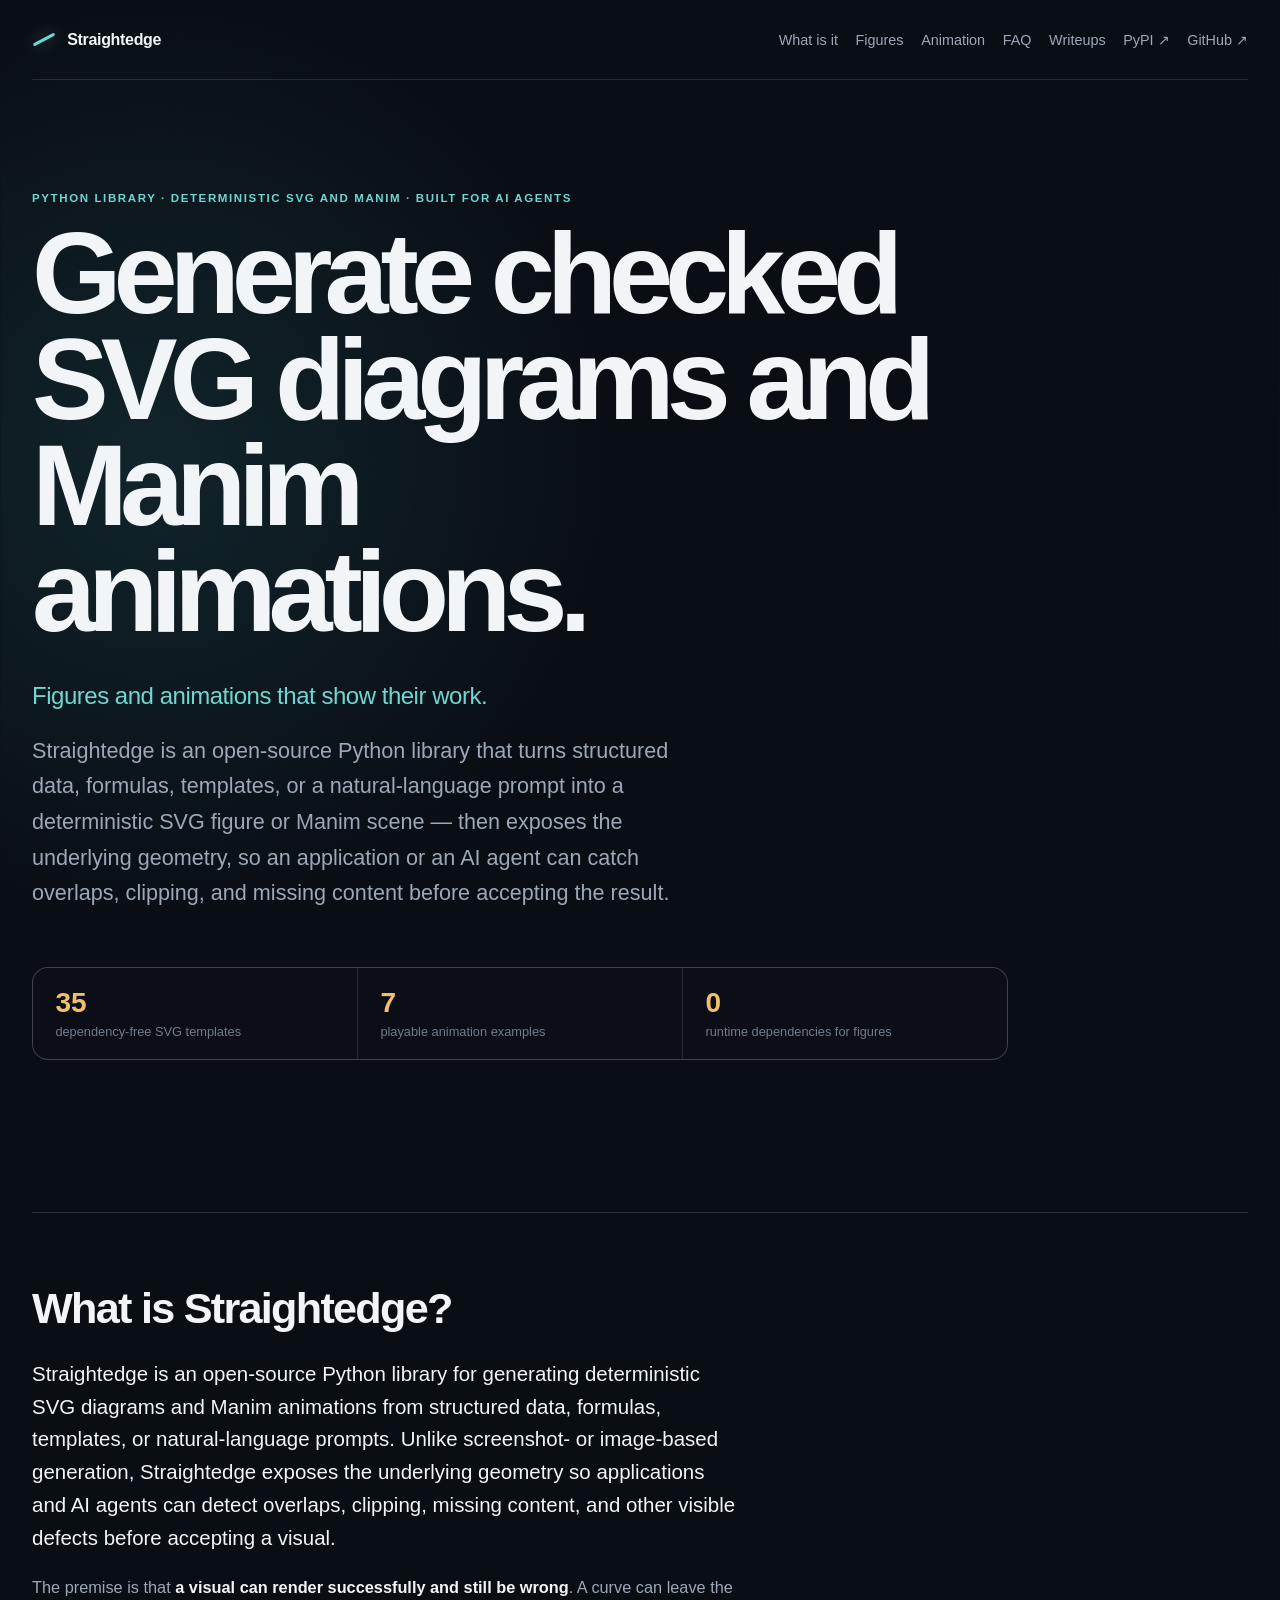
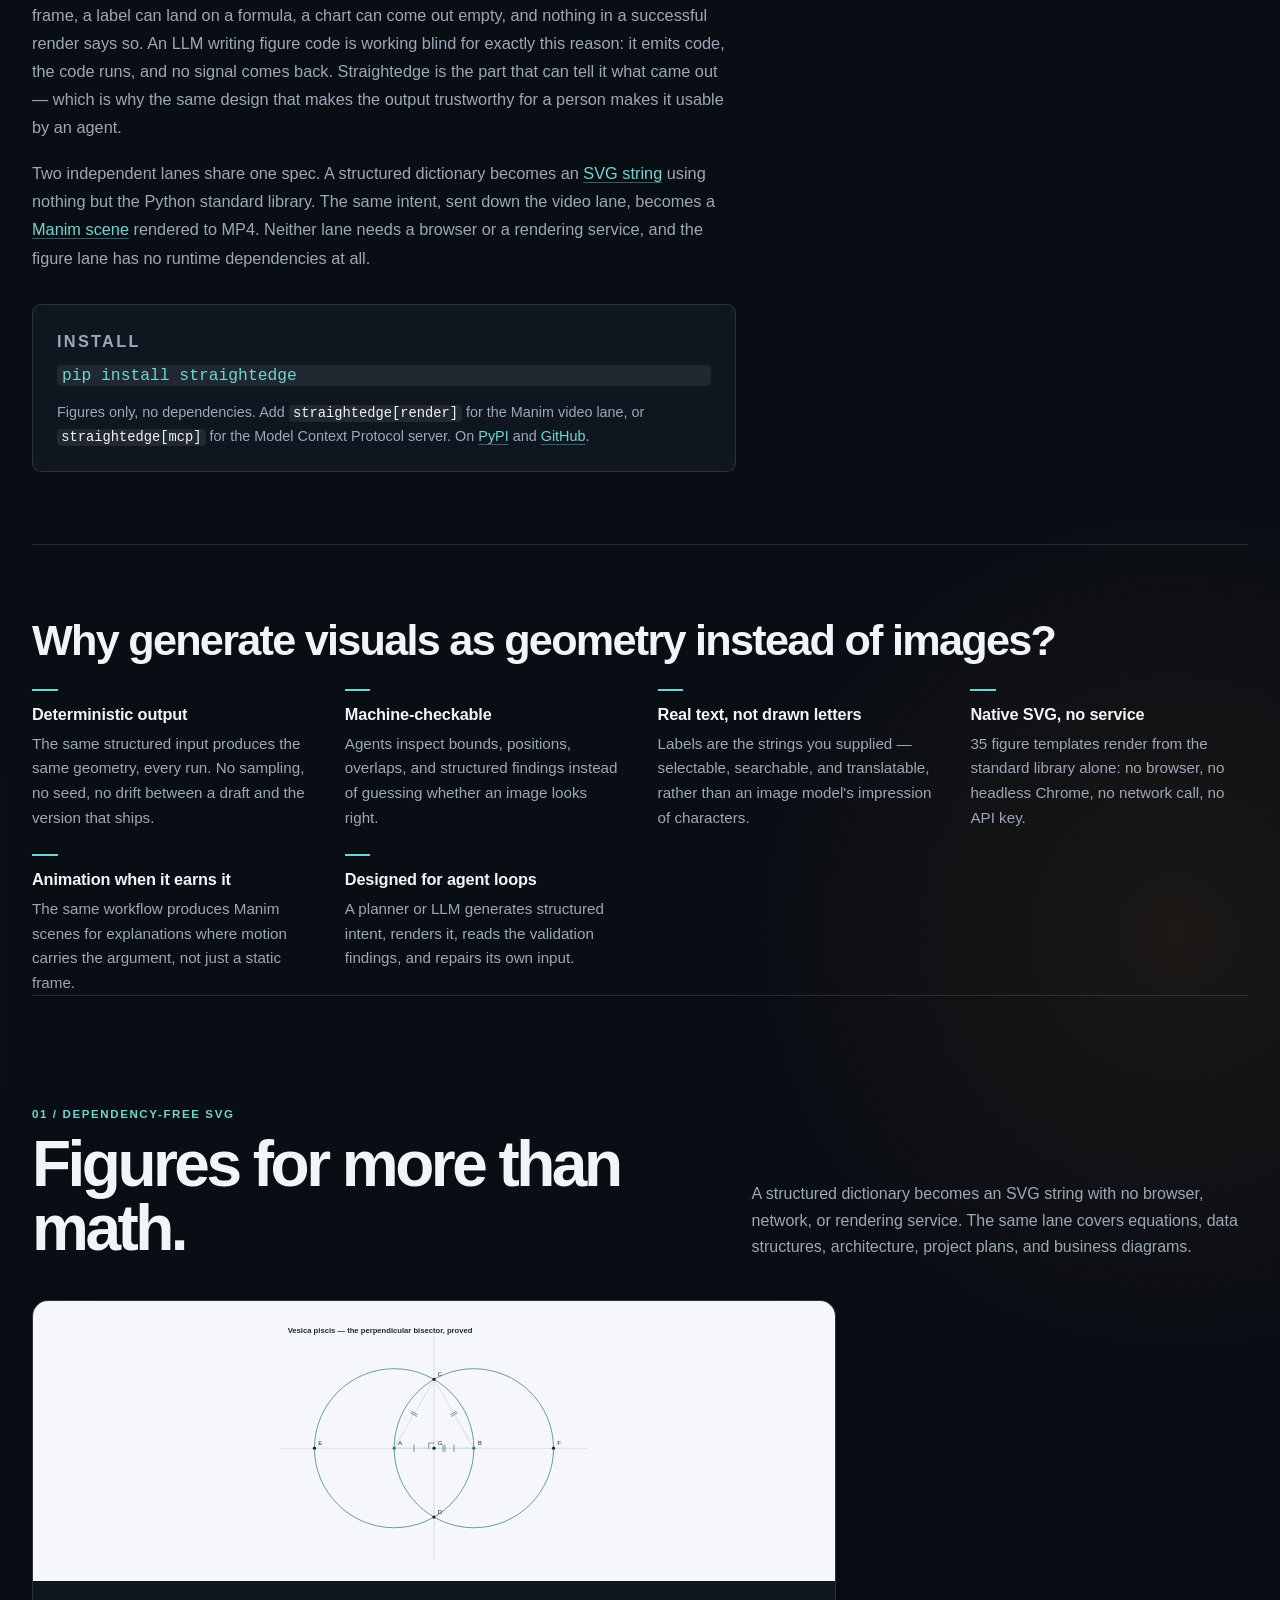
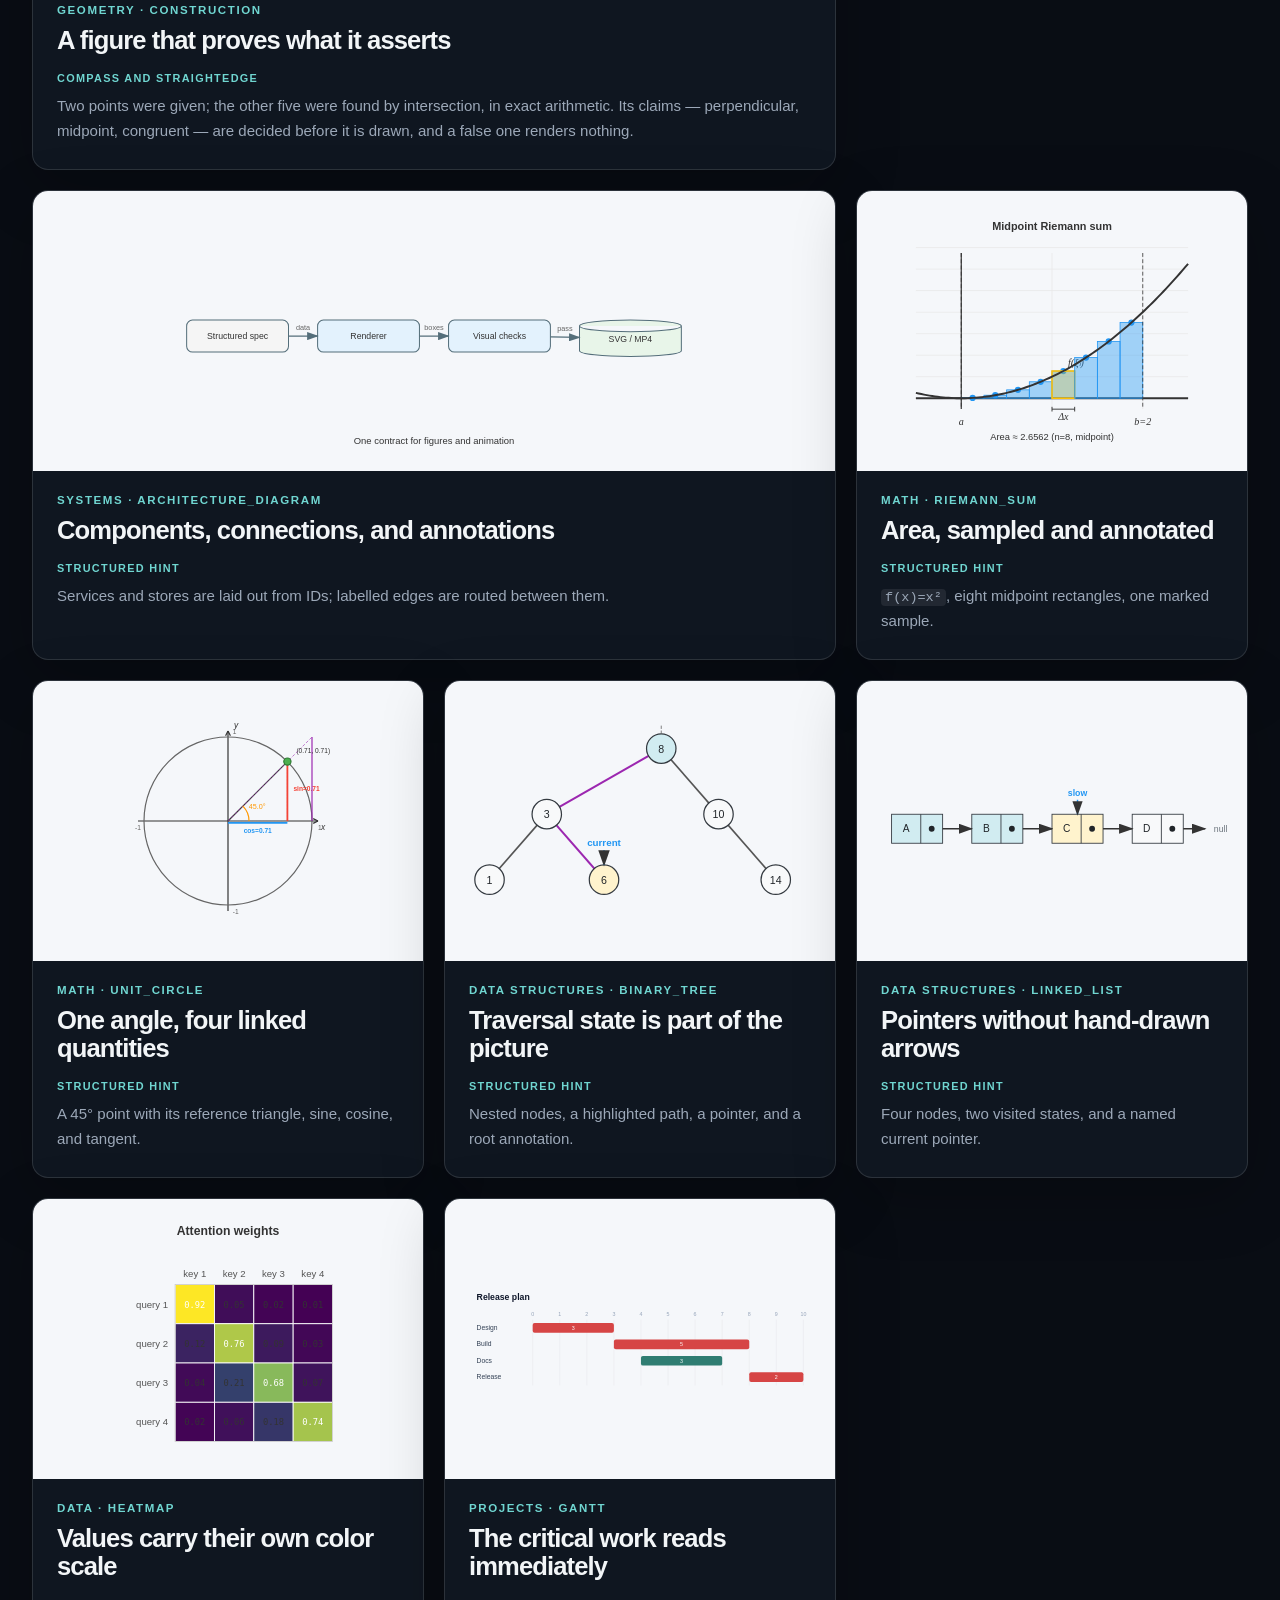
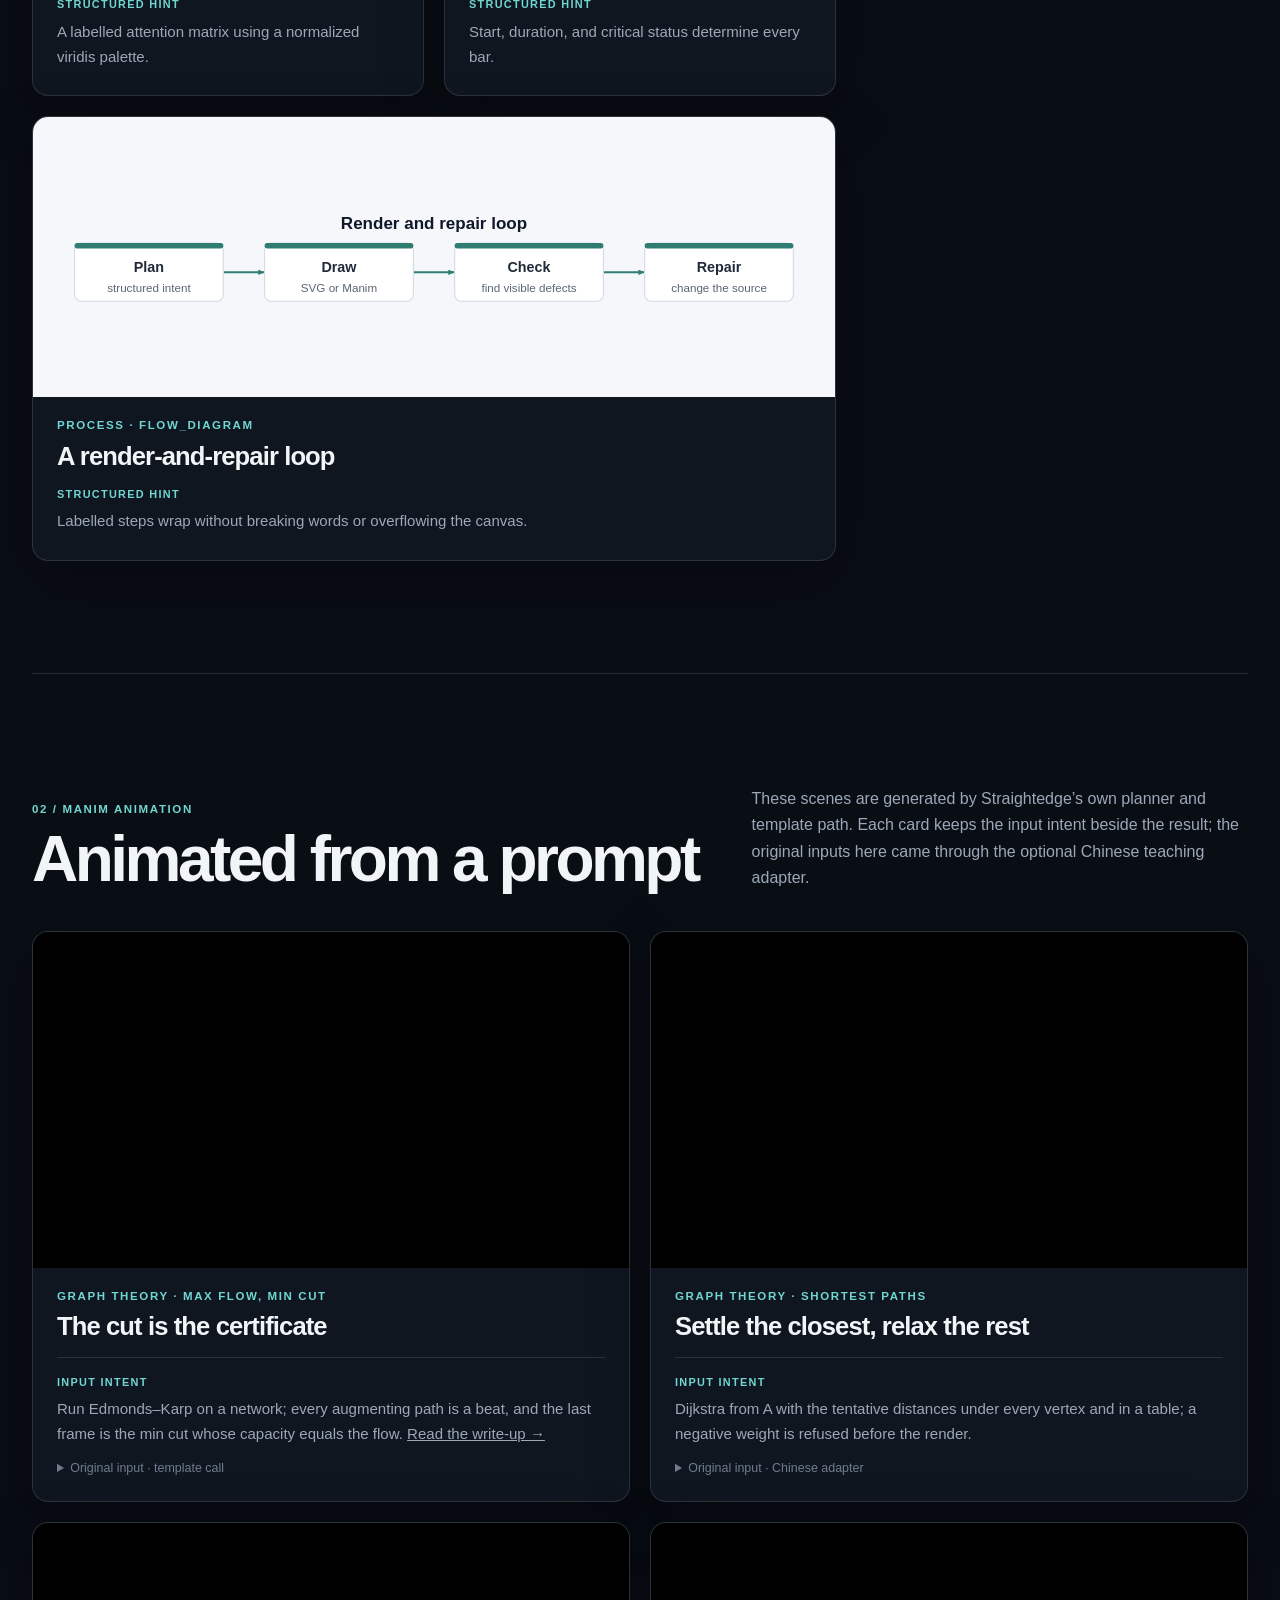
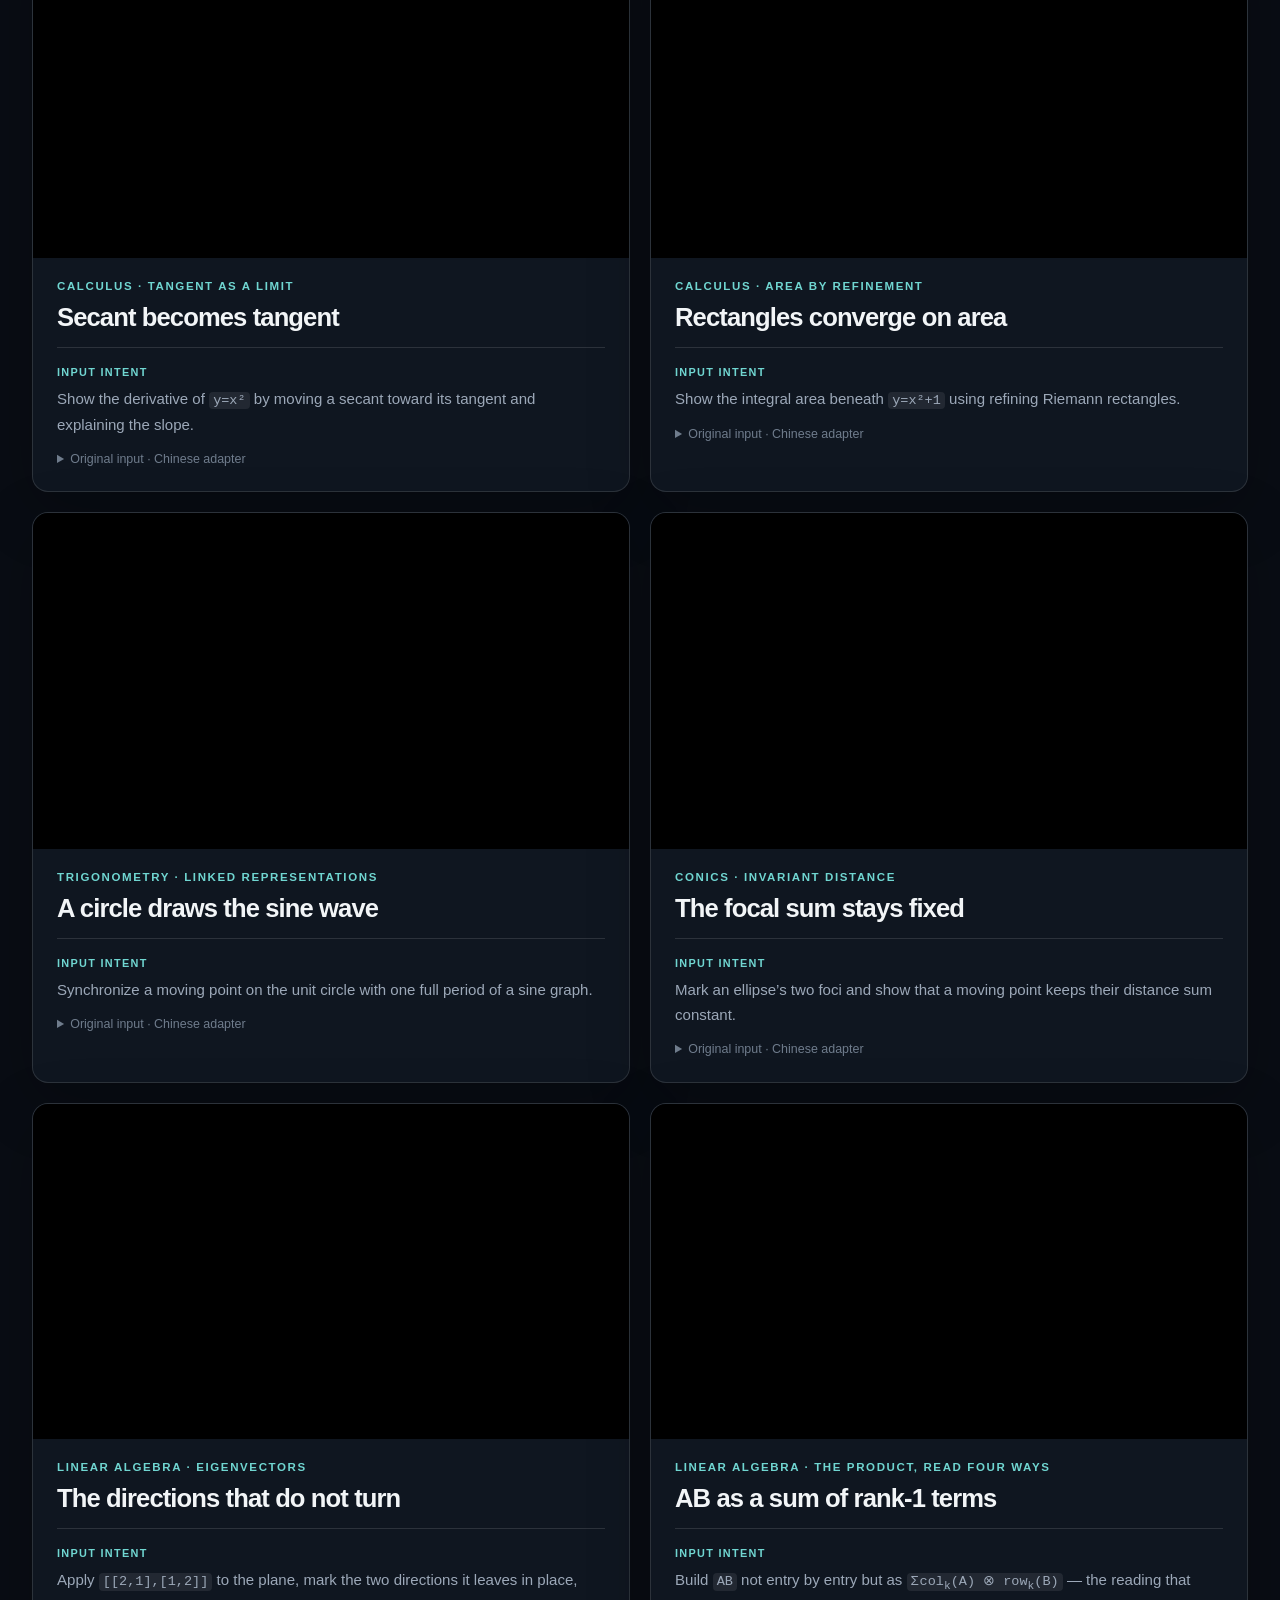
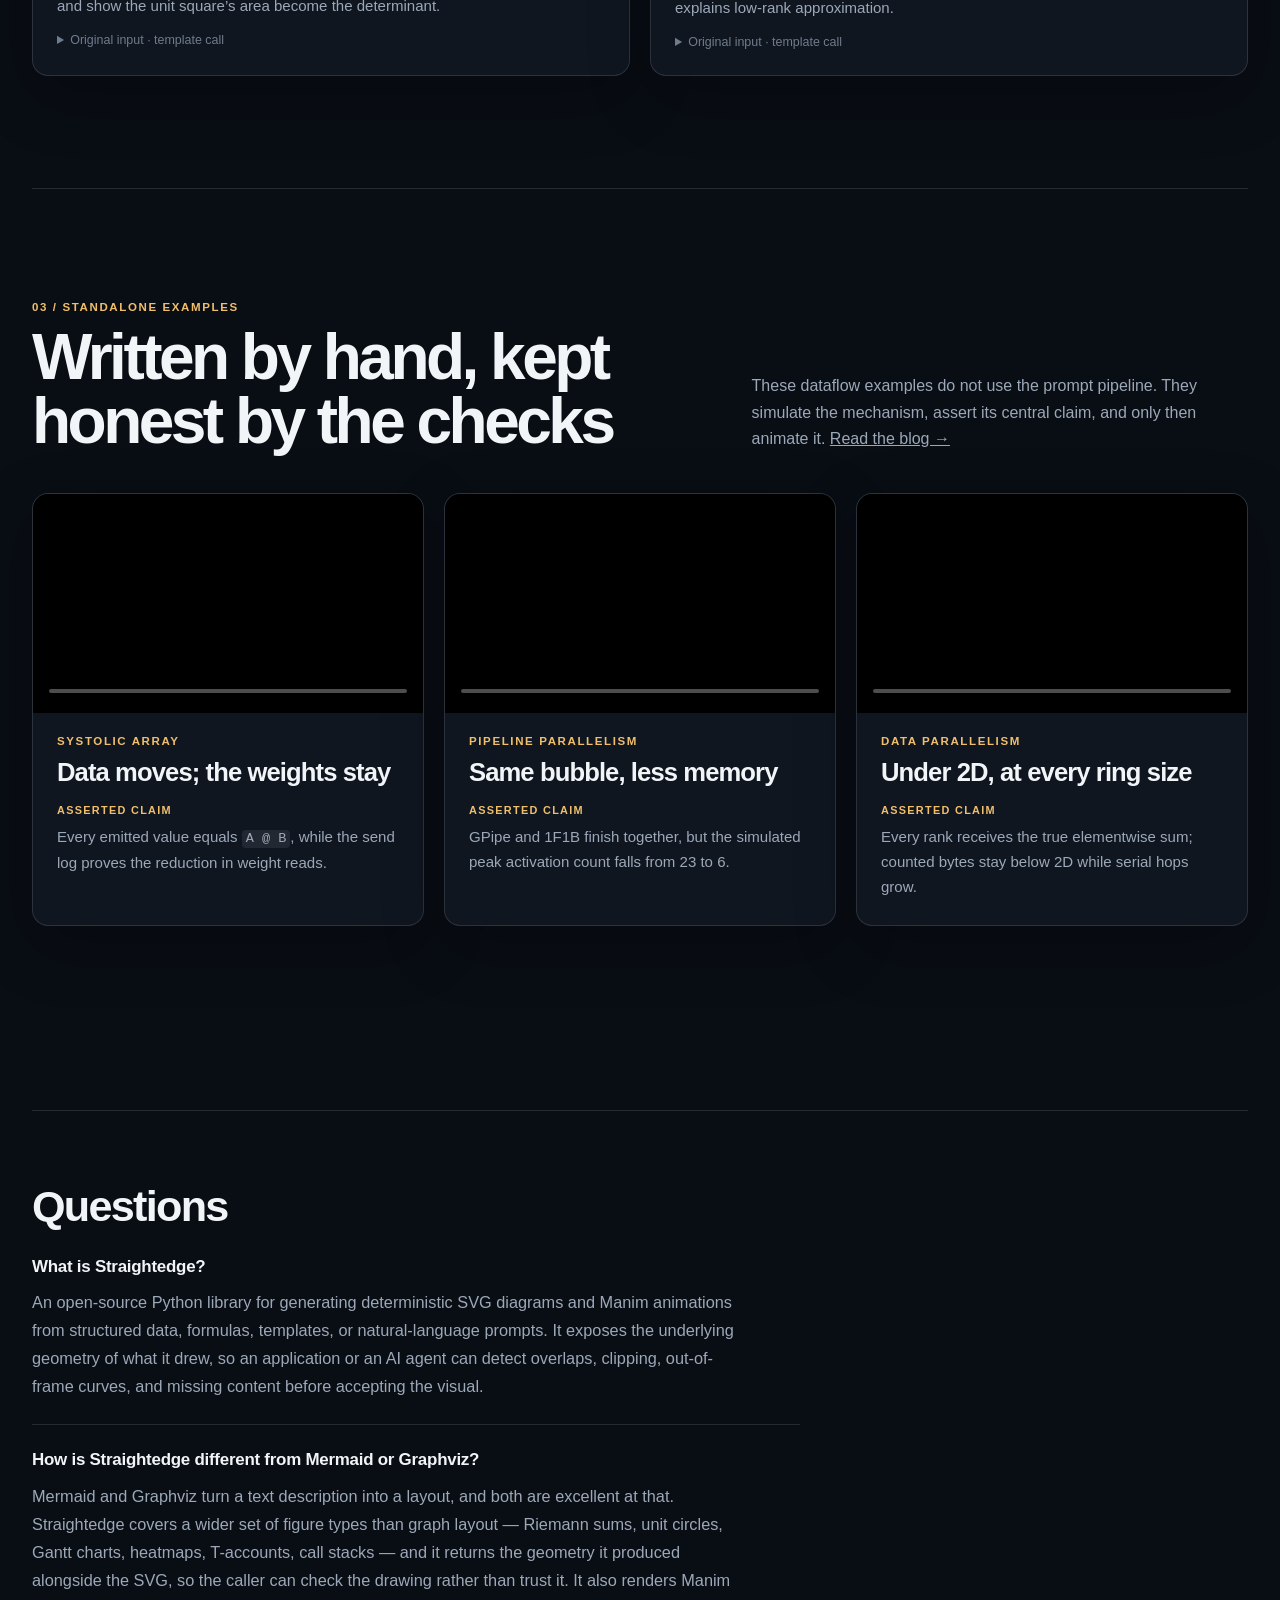
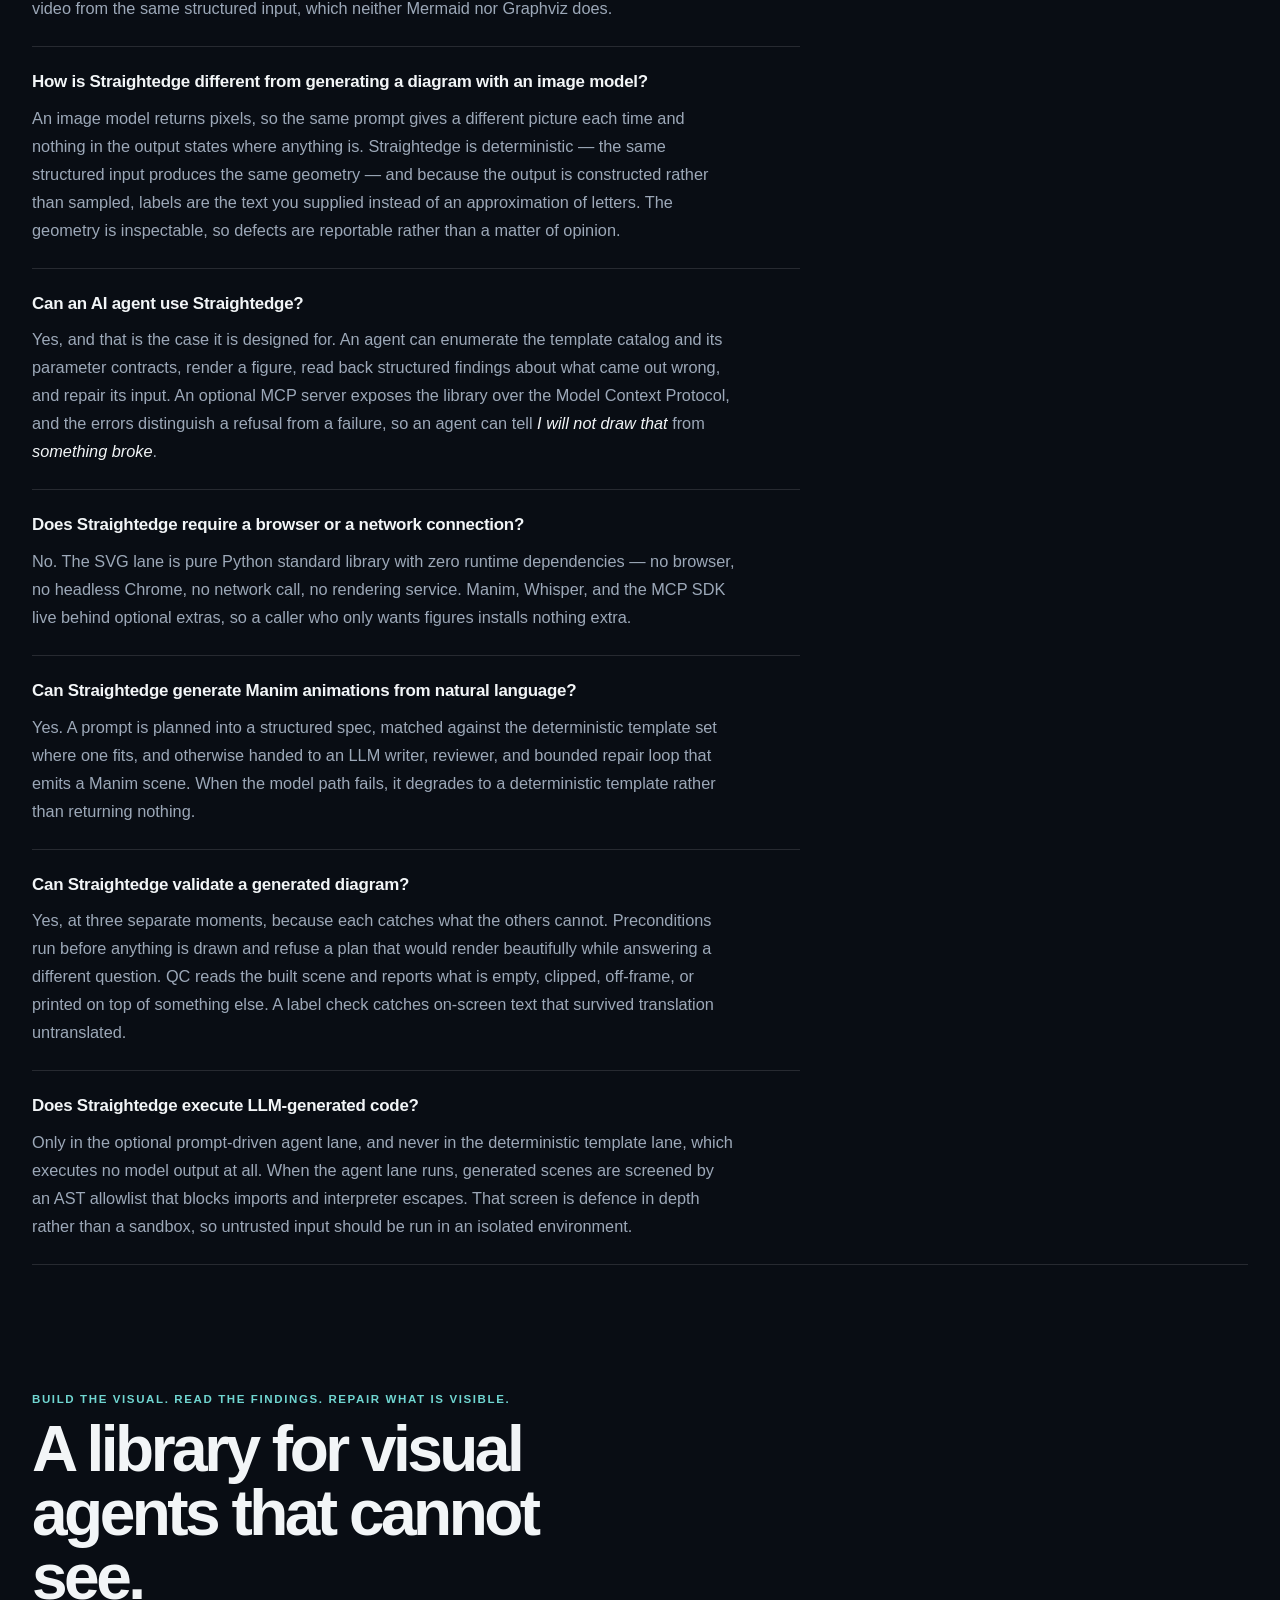
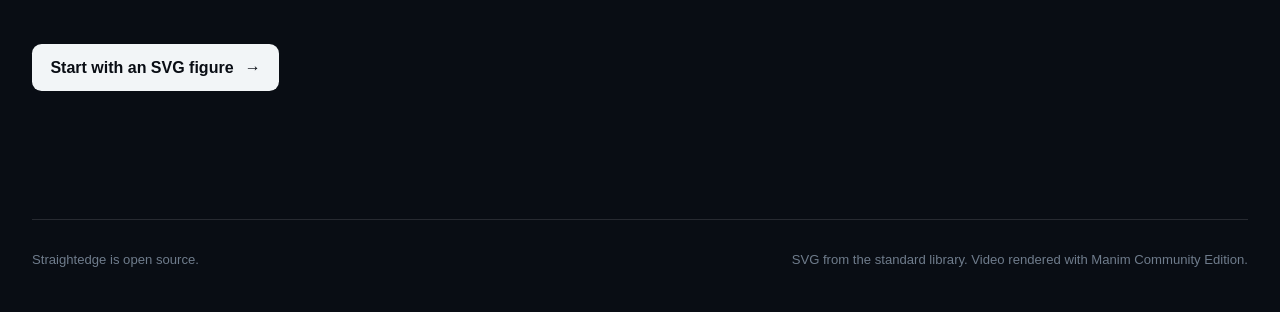
==== commit 3a1651e7: "Write up graph theory on the site, with the demos rendered from the branch A new post, "The picture " ====
--- a/site/index.html
+++ b/site/index.html
@@ -315,6 +315,32 @@
 
         <div class="gallery-grid">
           <article class="scene-card">
+            <video controls playsinline preload="metadata" poster="https://pub-ae0e951cb13d4628913ced2bc423d839.r2.dev/straightedge/assets/posters/graph-max-flow.jpg" aria-label="Max flow and min cut animation on a six-vertex network">
+              <source src="https://pub-ae0e951cb13d4628913ced2bc423d839.r2.dev/straightedge/assets/mp4/graph-max-flow.mp4" type="video/mp4">
+              Your browser does not support embedded video.
+            </video>
+            <div class="card-copy">
+              <p class="card-kicker">Graph theory · max flow, min cut</p>
+              <h3>The cut is the certificate</h3>
+              <p class="prompt"><span>Input intent</span> Run Edmonds–Karp on a network; every augmenting path is a beat, and the last frame is the min cut whose capacity equals the flow. <a href="posts/graph-theory-computed.html">Read the write-up &rarr;</a></p>
+              <details class="source-input"><summary>Original input · template call</summary><p><code>straightedge render --template graph/max_flow</code> — pass <code>nodes</code>, <code>edges</code>, <code>source</code>, <code>sink</code> for your own network.</p></details>
+            </div>
+          </article>
+
+          <article class="scene-card">
+            <video controls playsinline preload="metadata" poster="https://pub-ae0e951cb13d4628913ced2bc423d839.r2.dev/straightedge/assets/posters/graph-dijkstra.jpg" aria-label="Dijkstra's algorithm animation with a live distance table">
+              <source src="https://pub-ae0e951cb13d4628913ced2bc423d839.r2.dev/straightedge/assets/mp4/graph-dijkstra.mp4" type="video/mp4">
+              Your browser does not support embedded video.
+            </video>
+            <div class="card-copy">
+              <p class="card-kicker">Graph theory · shortest paths</p>
+              <h3>Settle the closest, relax the rest</h3>
+              <p class="prompt"><span>Input intent</span> Dijkstra from A with the tentative distances under every vertex and in a table; a negative weight is refused before the render.</p>
+              <details class="source-input"><summary>Original input · Chinese adapter</summary><p lang="zh">“用 Dijkstra 算法求最短路”</p></details>
+            </div>
+          </article>
+
+          <article class="scene-card">
             <video controls playsinline preload="metadata" poster="https://pub-ae0e951cb13d4628913ced2bc423d839.r2.dev/straightedge/assets/posters/derivative-tangent.jpg" aria-label="Derivative tangent animation">
               <source src="https://pub-ae0e951cb13d4628913ced2bc423d839.r2.dev/straightedge/assets/mp4/derivative-tangent.mp4" type="video/mp4">
               Your browser does not support embedded video.
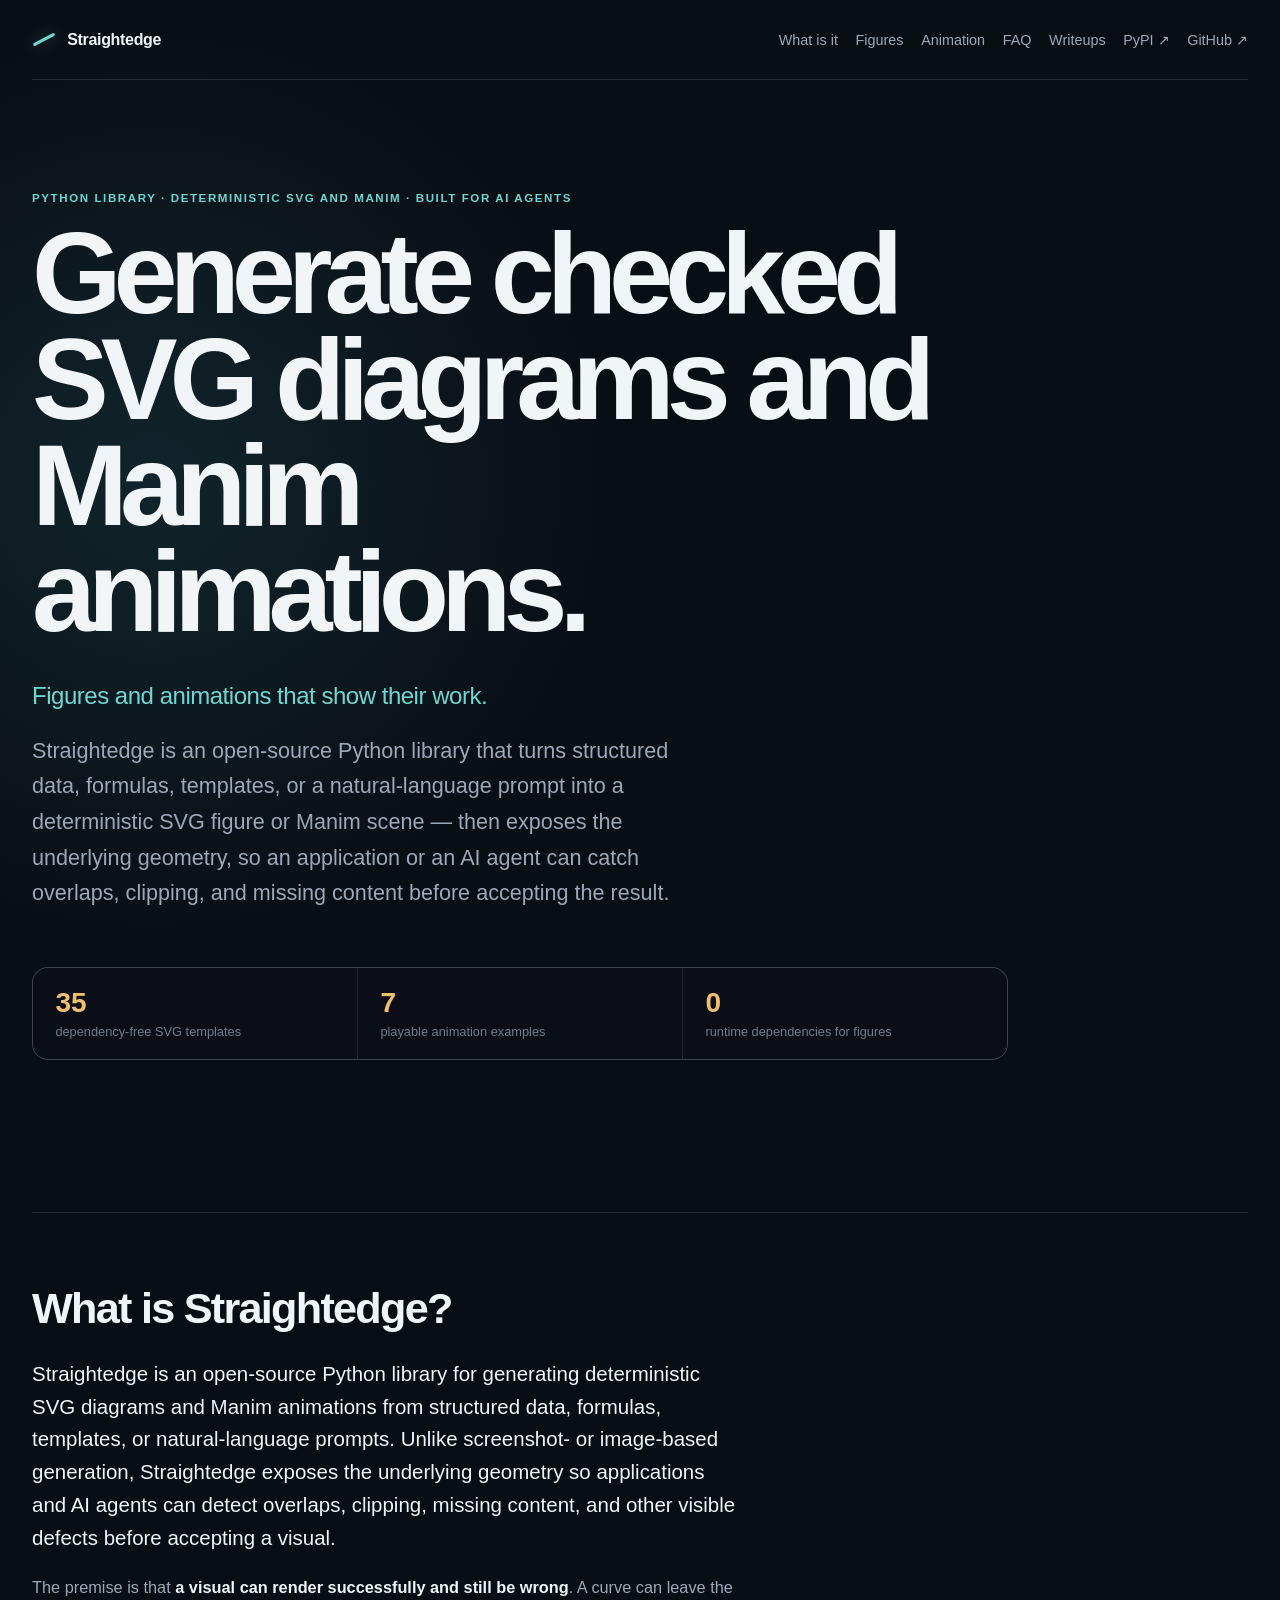
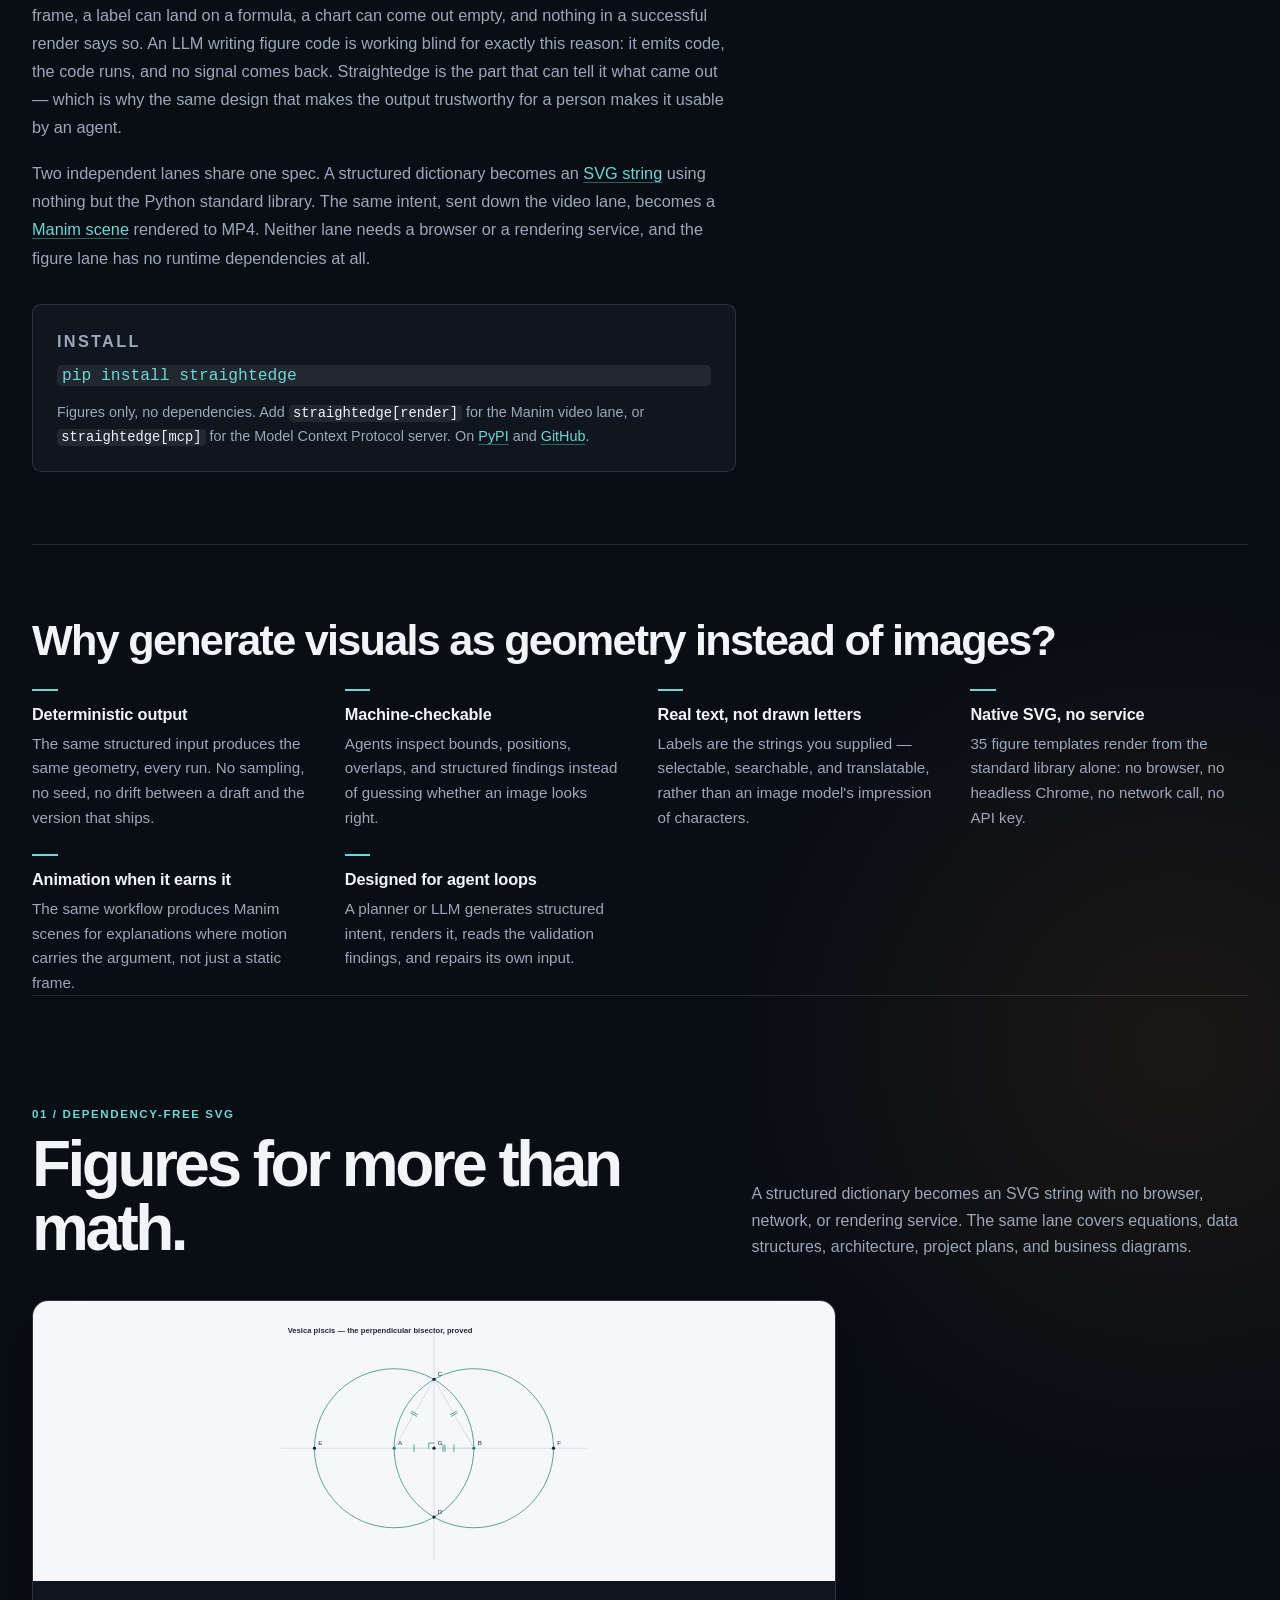
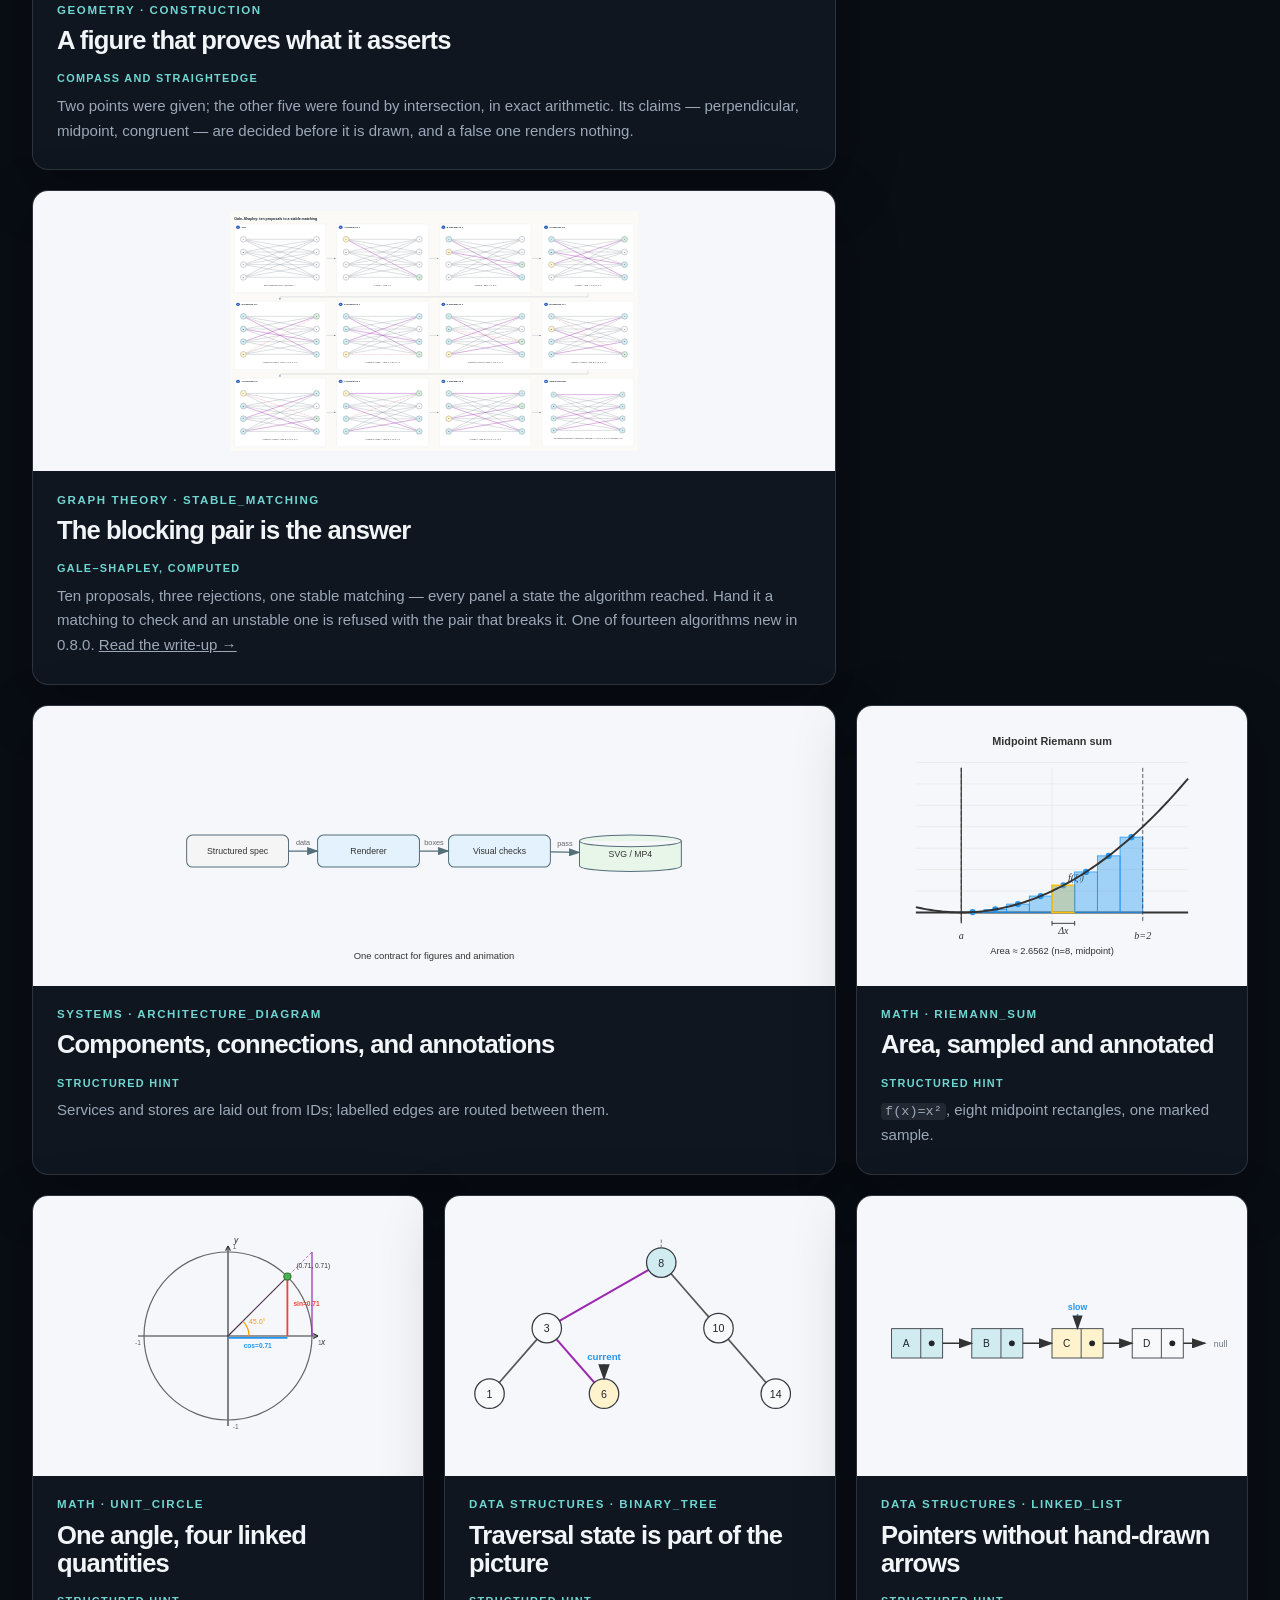
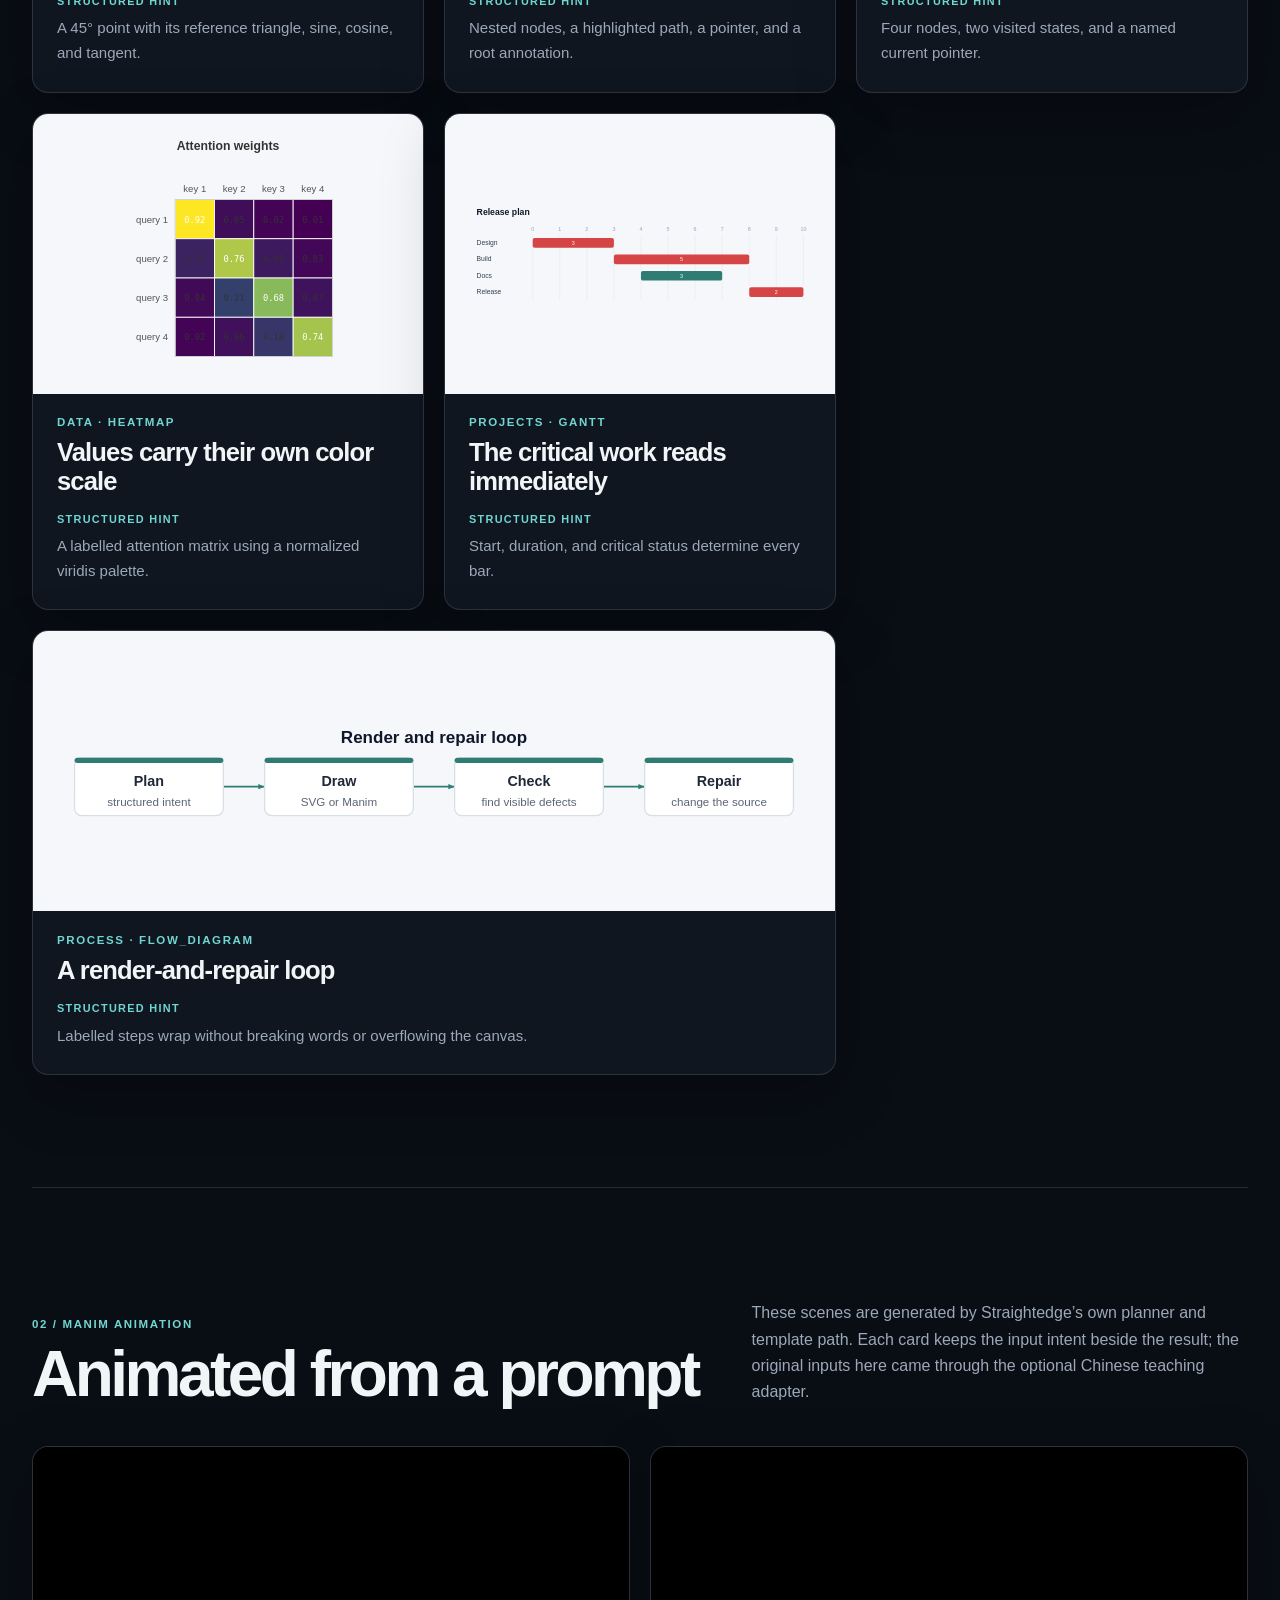
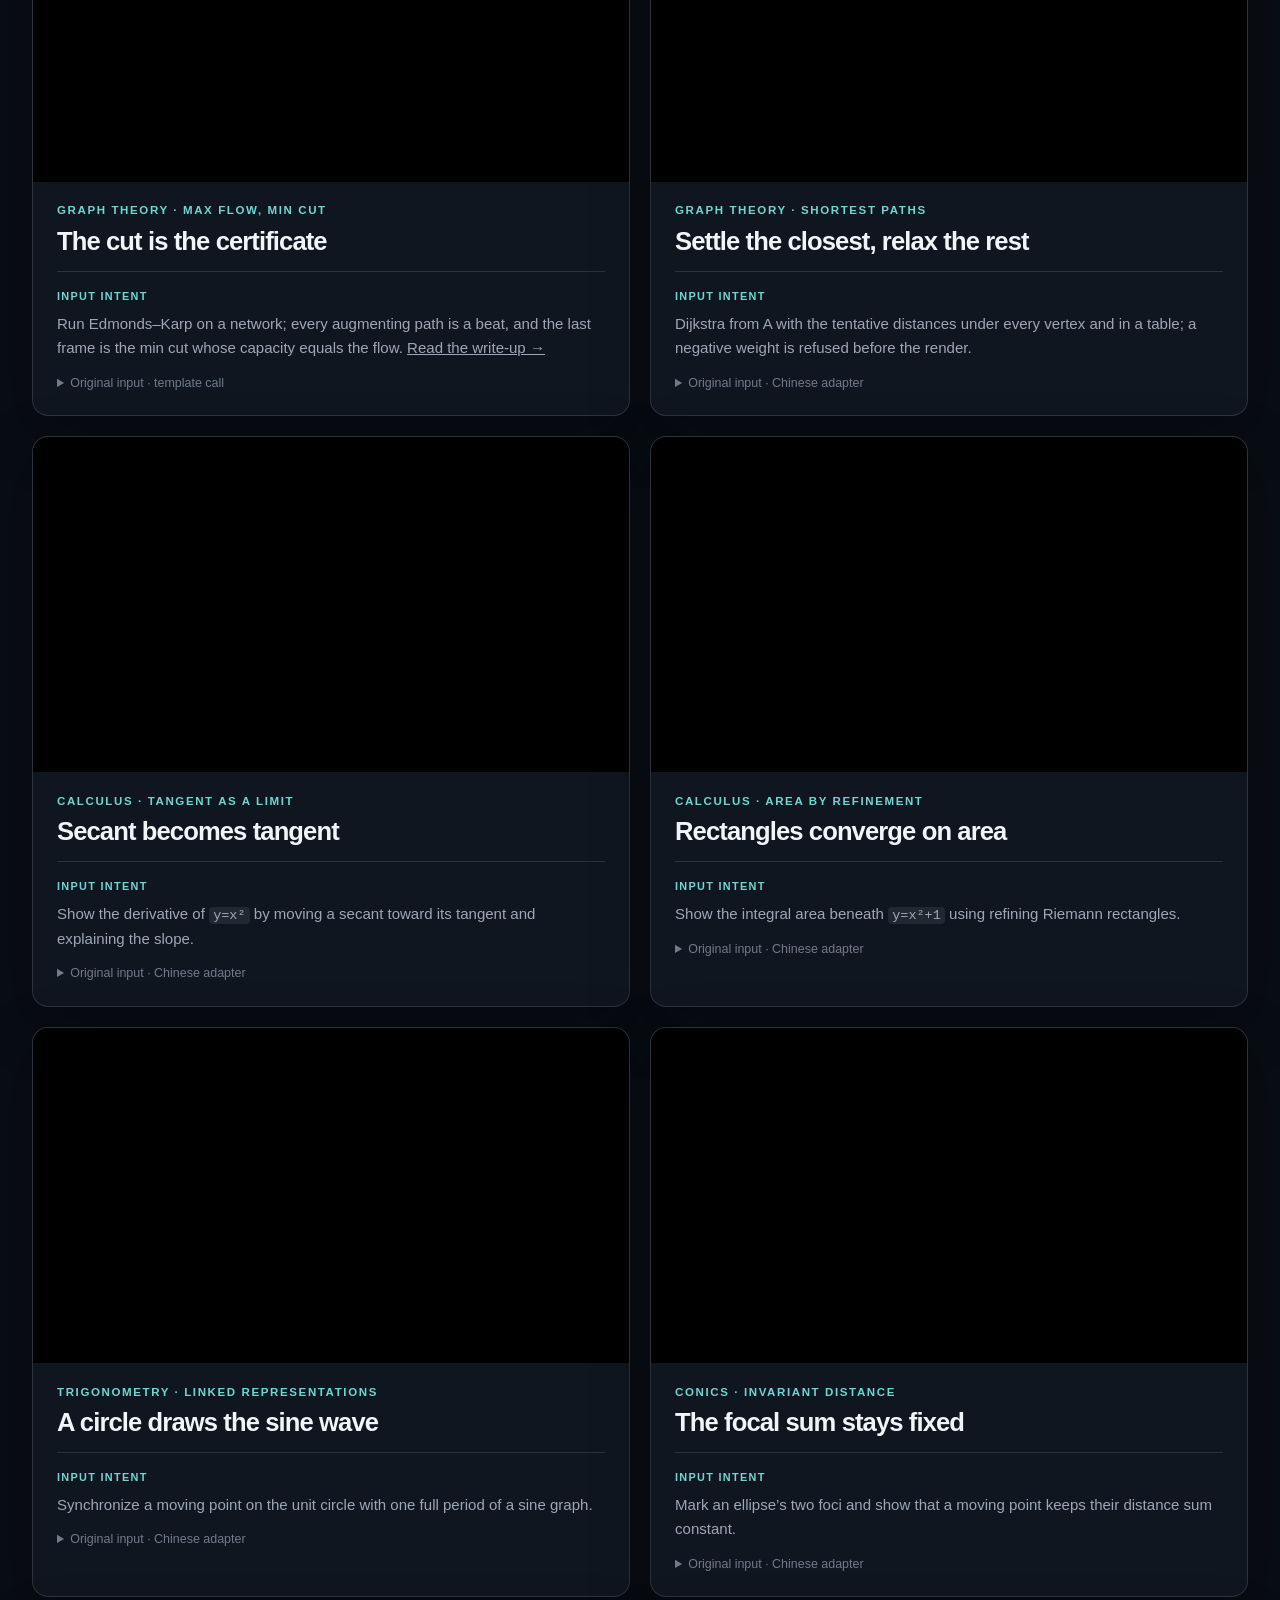
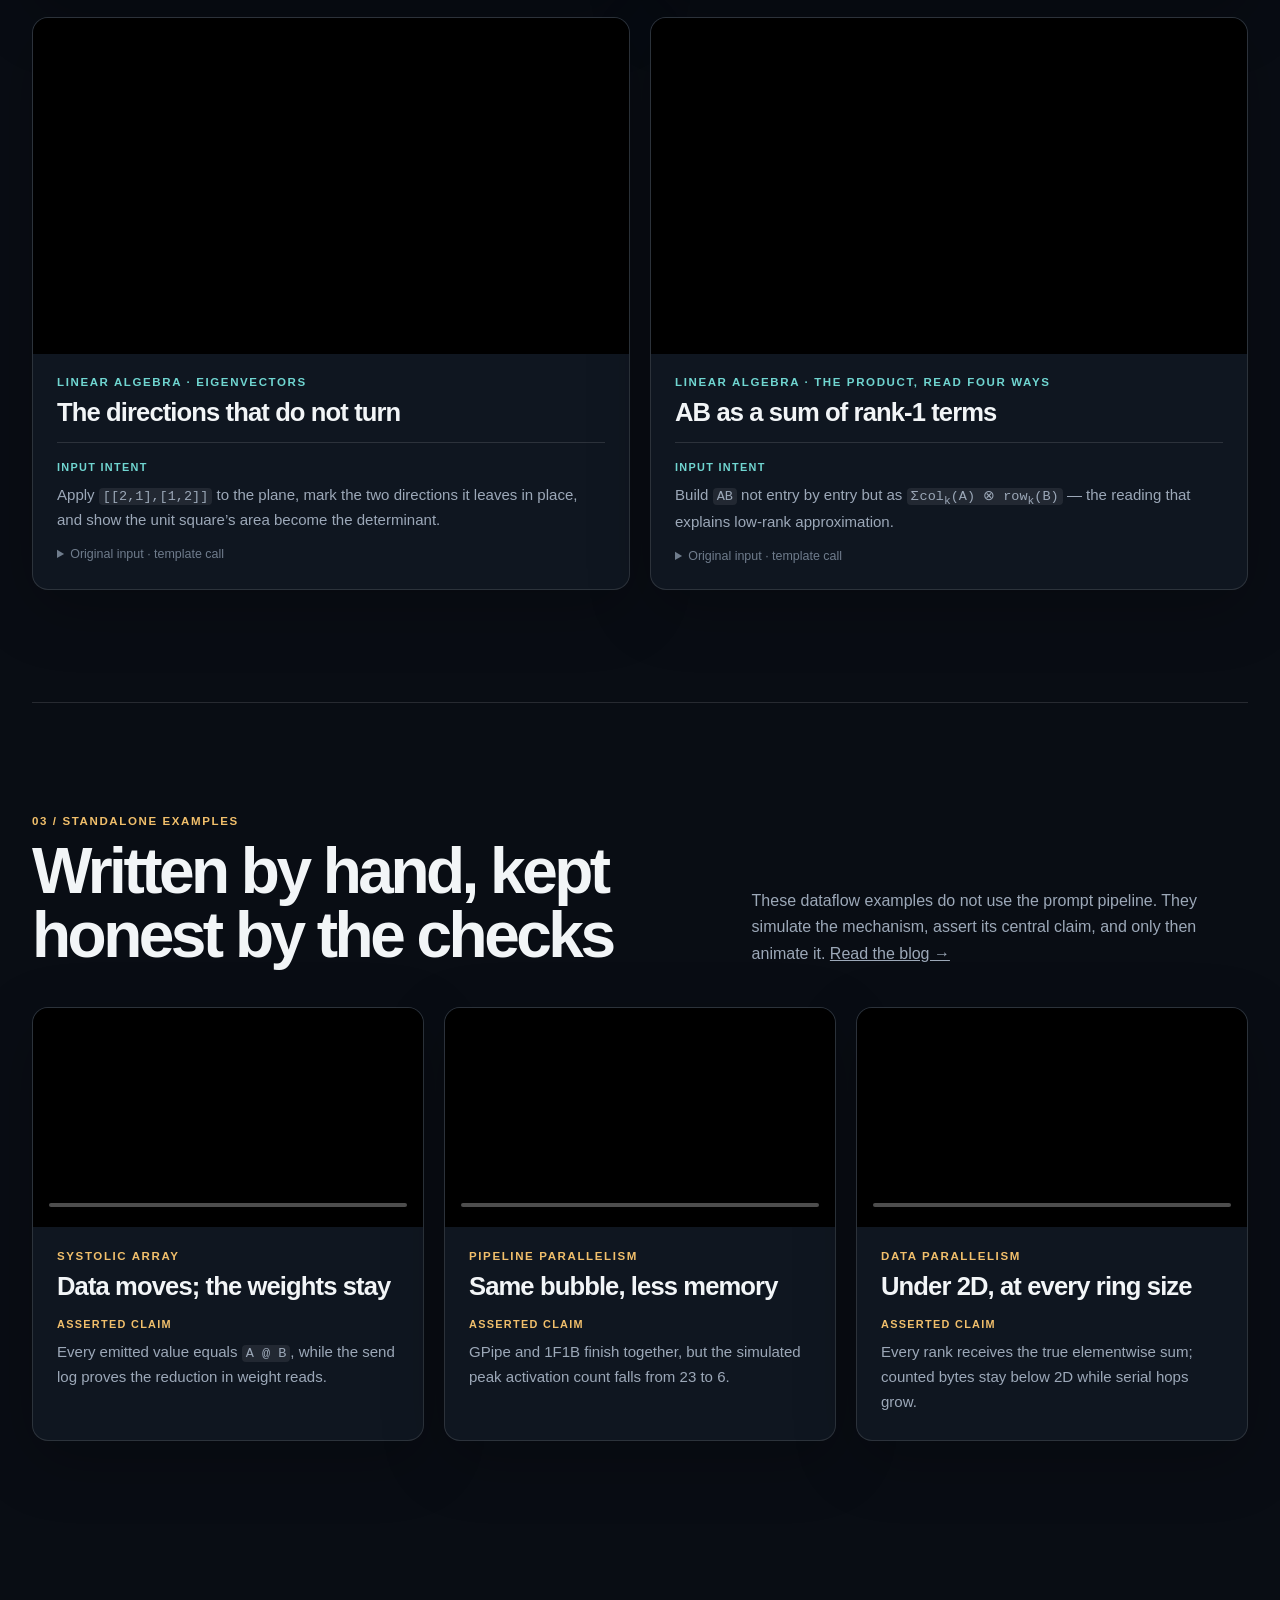
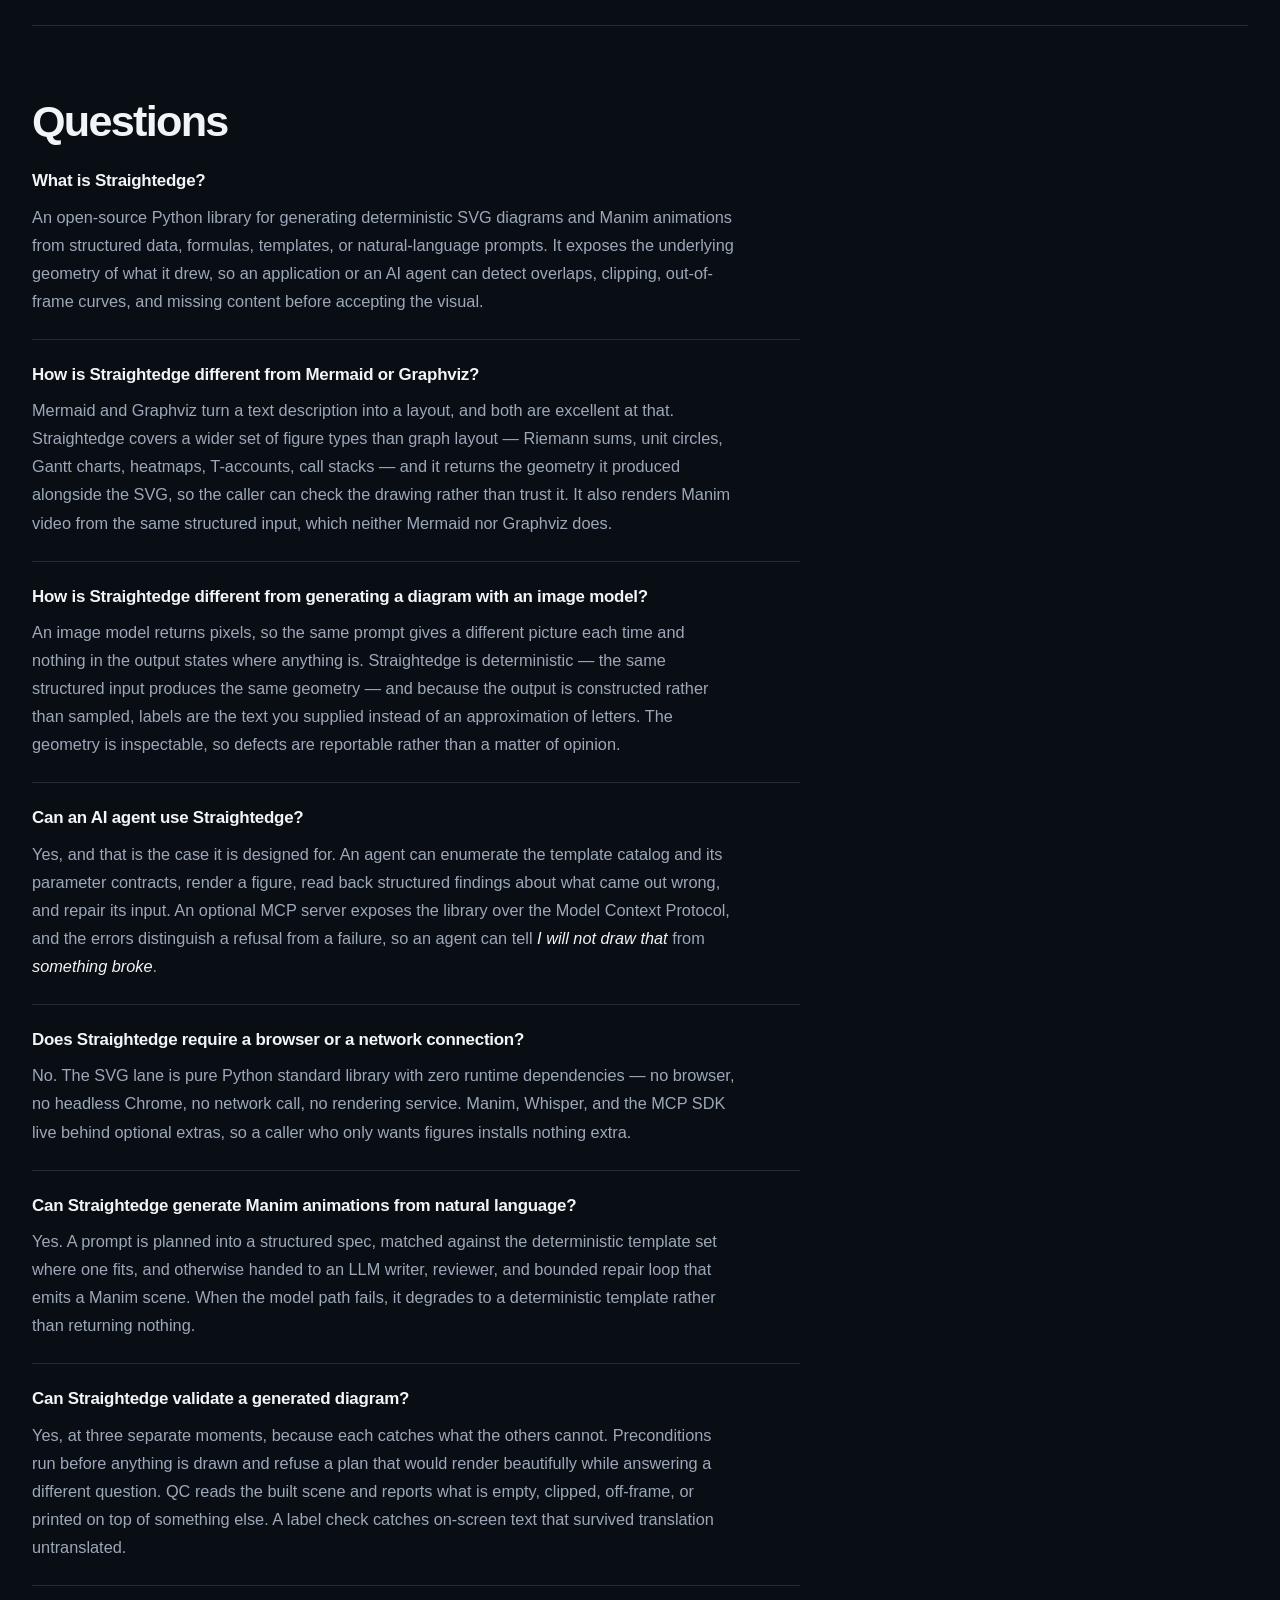
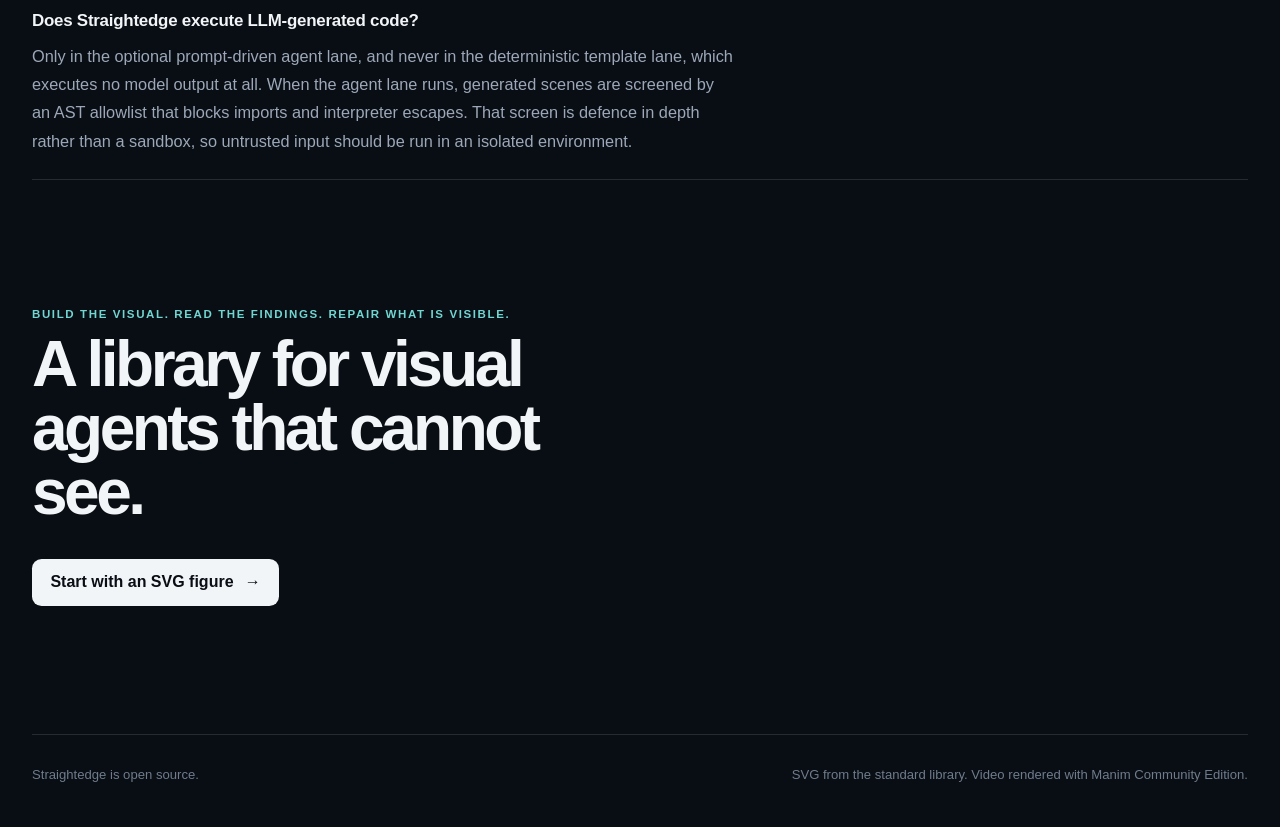
==== commit 146a206d: "Write up the fourteen course algorithms on the site, with checked figures A second post in the "Grap" ====
--- a/site/index.html
+++ b/site/index.html
@@ -227,6 +227,15 @@
           </article>
 
           <article class="figure-card figure-wide">
+            <div class="figure-stage"><img src="assets/svg/graph-stable-matching-storyboard.svg" alt="Twelve panels of Gale–Shapley on four proposers and four receivers: each proposal, each held offer, each rejection drawn dashed, ending on the stable matching after ten proposals"></div>
+            <div class="card-copy">
+              <p class="card-kicker">Graph theory · stable_matching</p>
+              <h3>The blocking pair is the answer</h3>
+              <p class="spec"><span>Gale–Shapley, computed</span> Ten proposals, three rejections, one stable matching — every panel a state the algorithm reached. Hand it a matching to check and an unstable one is refused with the pair that breaks it. One of fourteen algorithms new in 0.8.0. <a href="posts/graph-course-algorithms.html">Read the write-up &rarr;</a></p>
+            </div>
+          </article>
+
+          <article class="figure-card figure-wide">
             <div class="figure-stage"><img src="assets/svg/architecture.svg" alt="A checked visual pipeline architecture diagram"></div>
             <div class="card-copy">
               <p class="card-kicker">Systems · architecture_diagram</p>
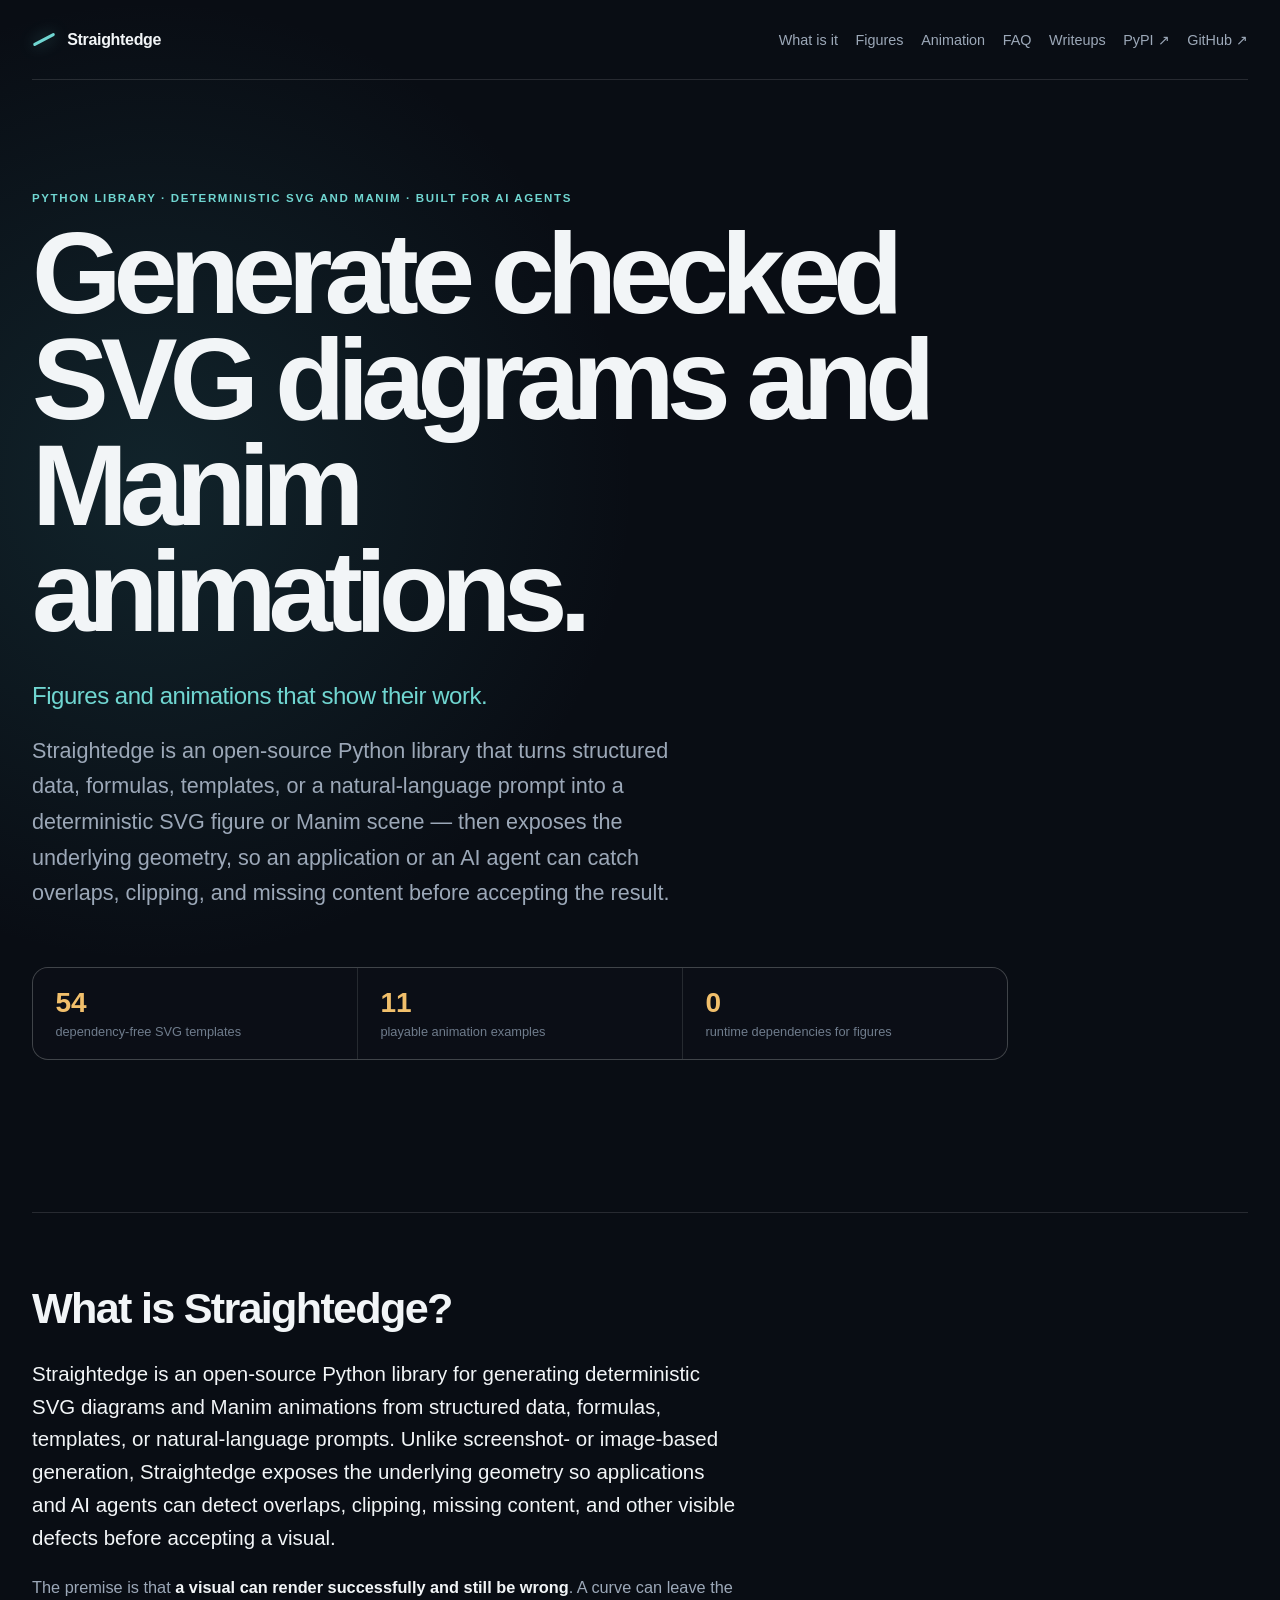
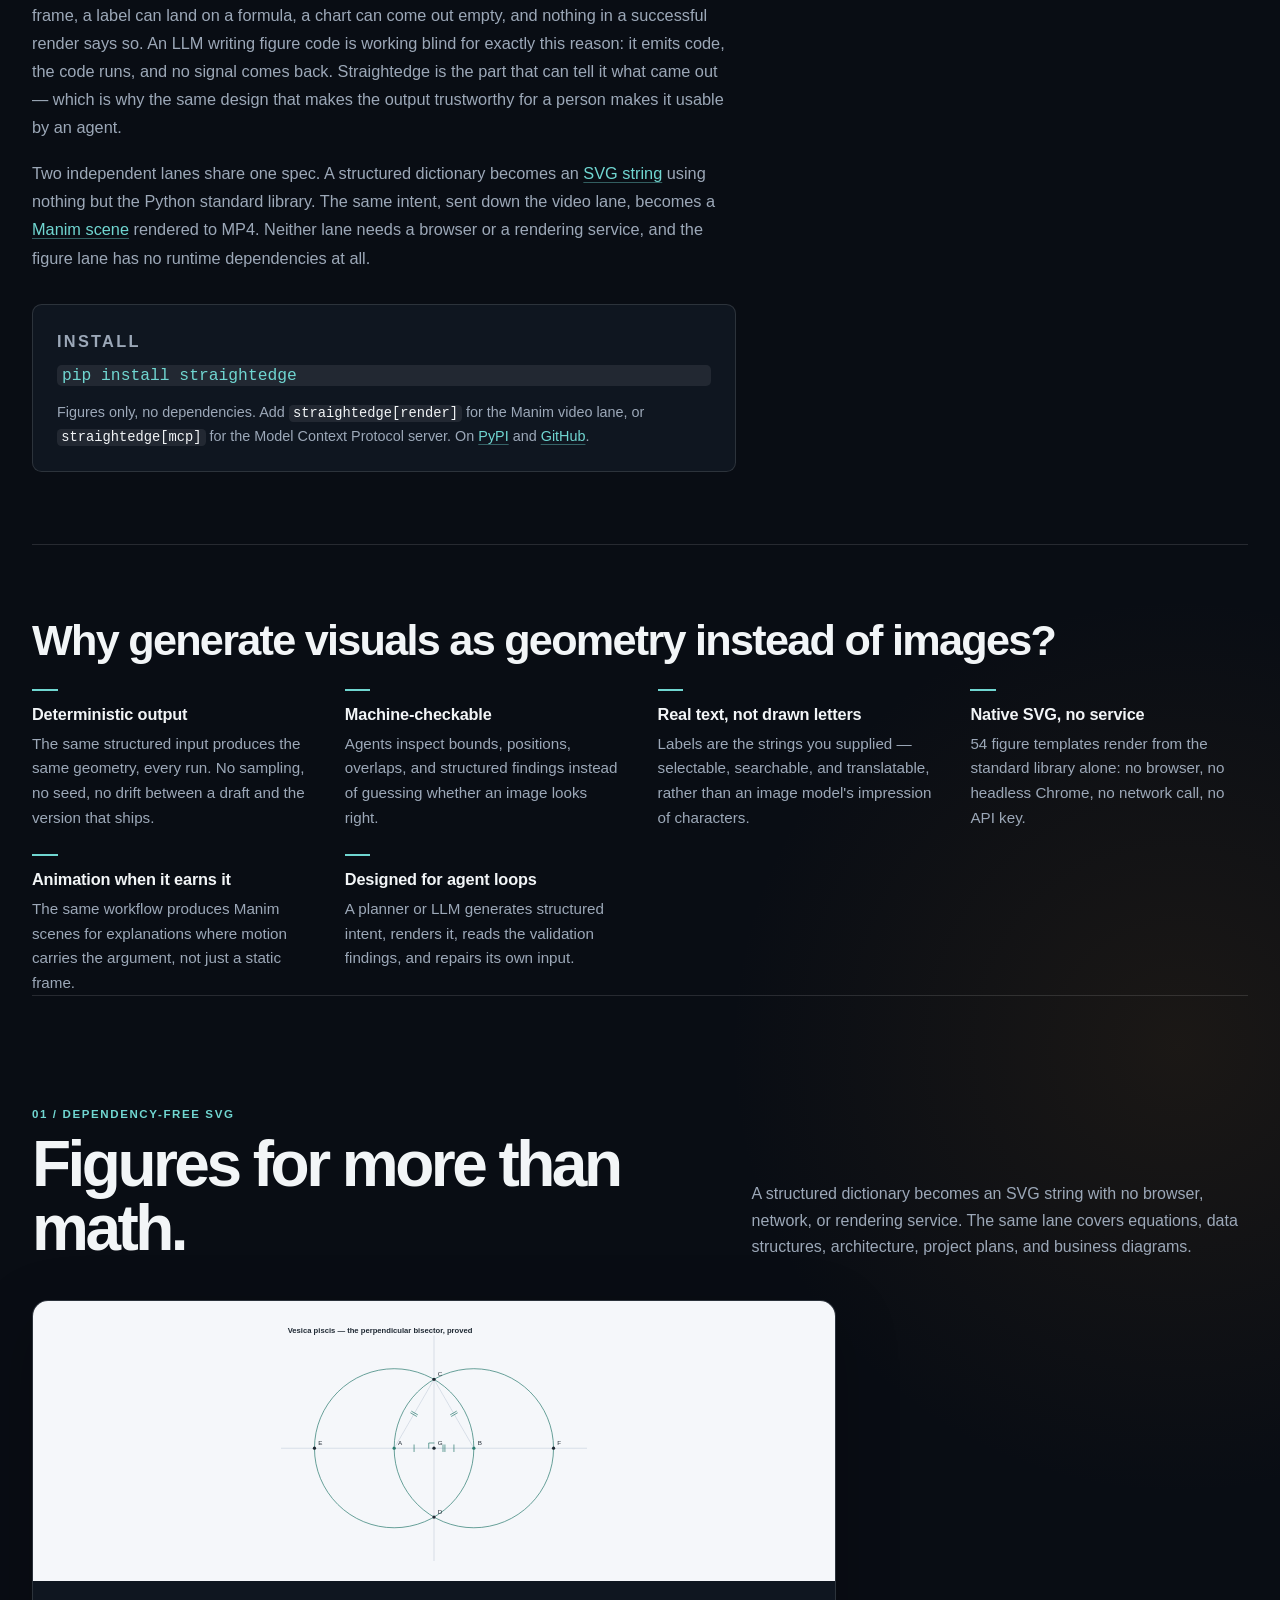
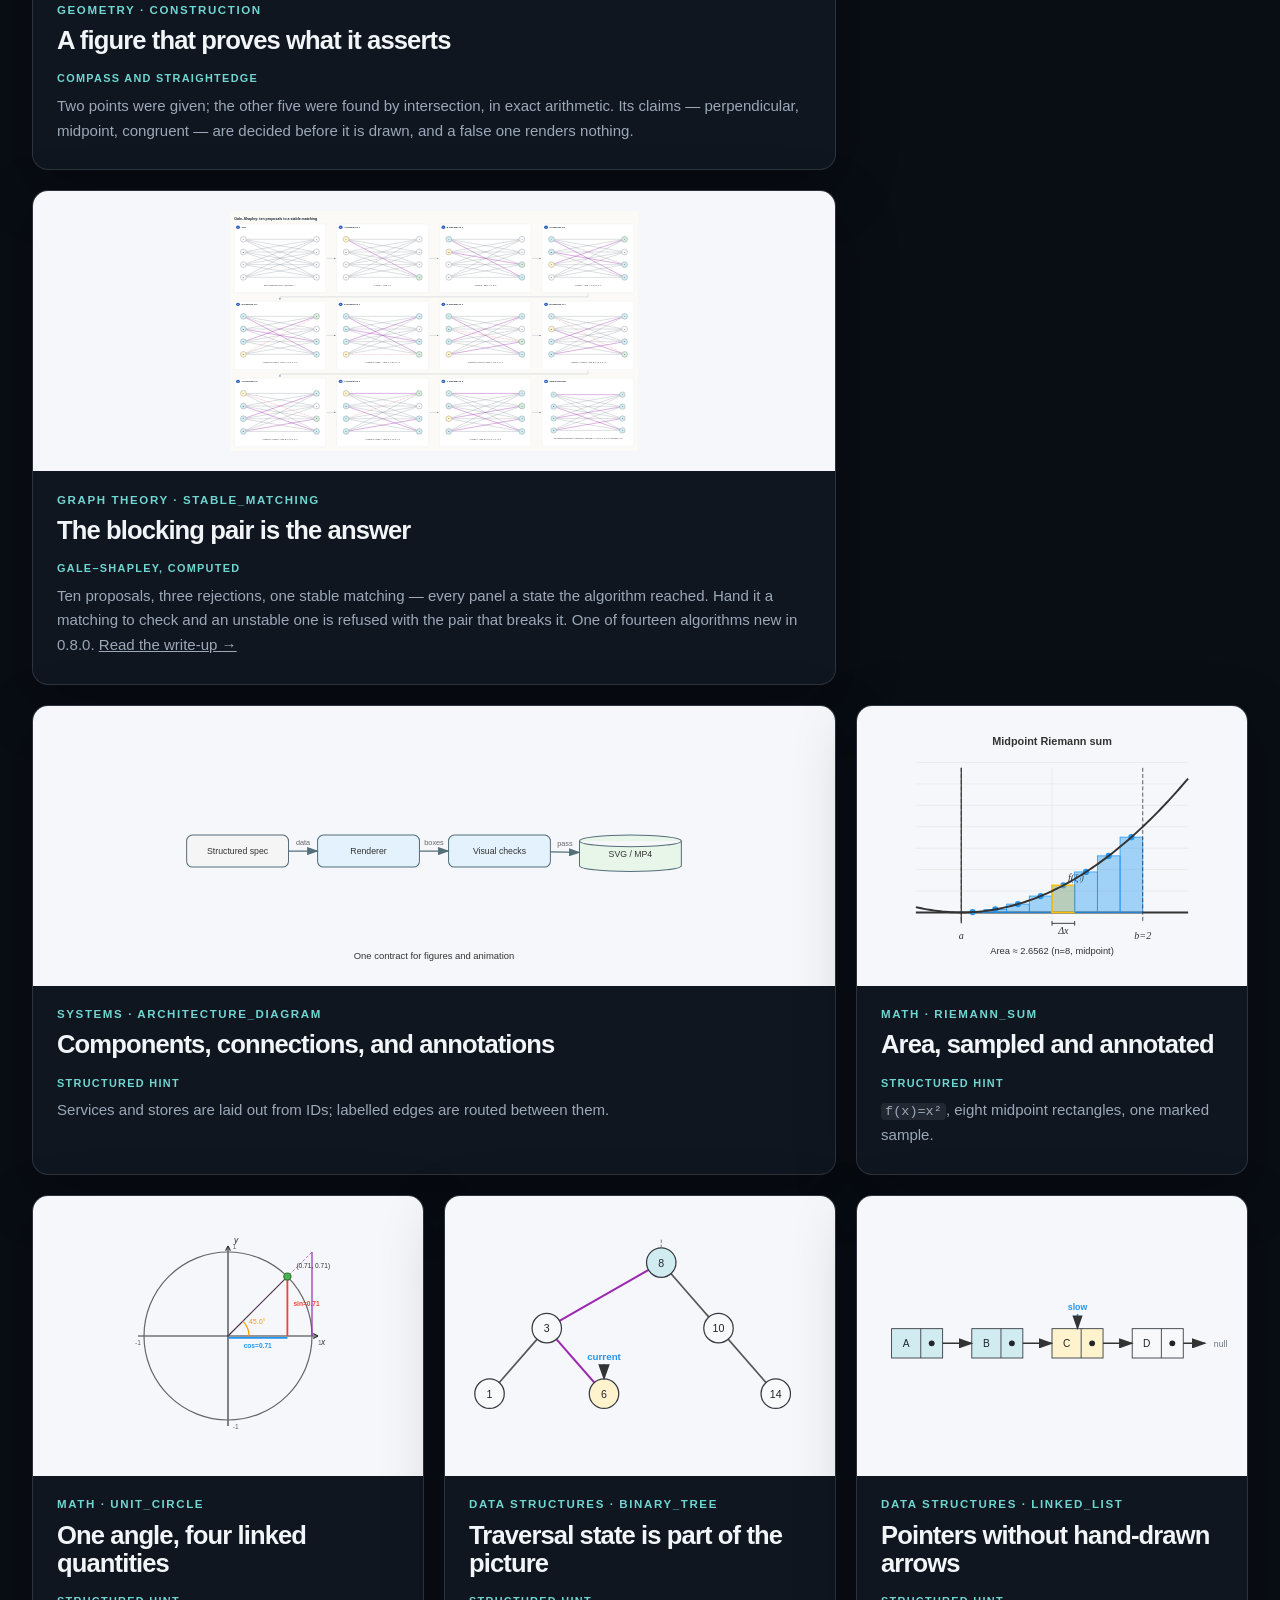
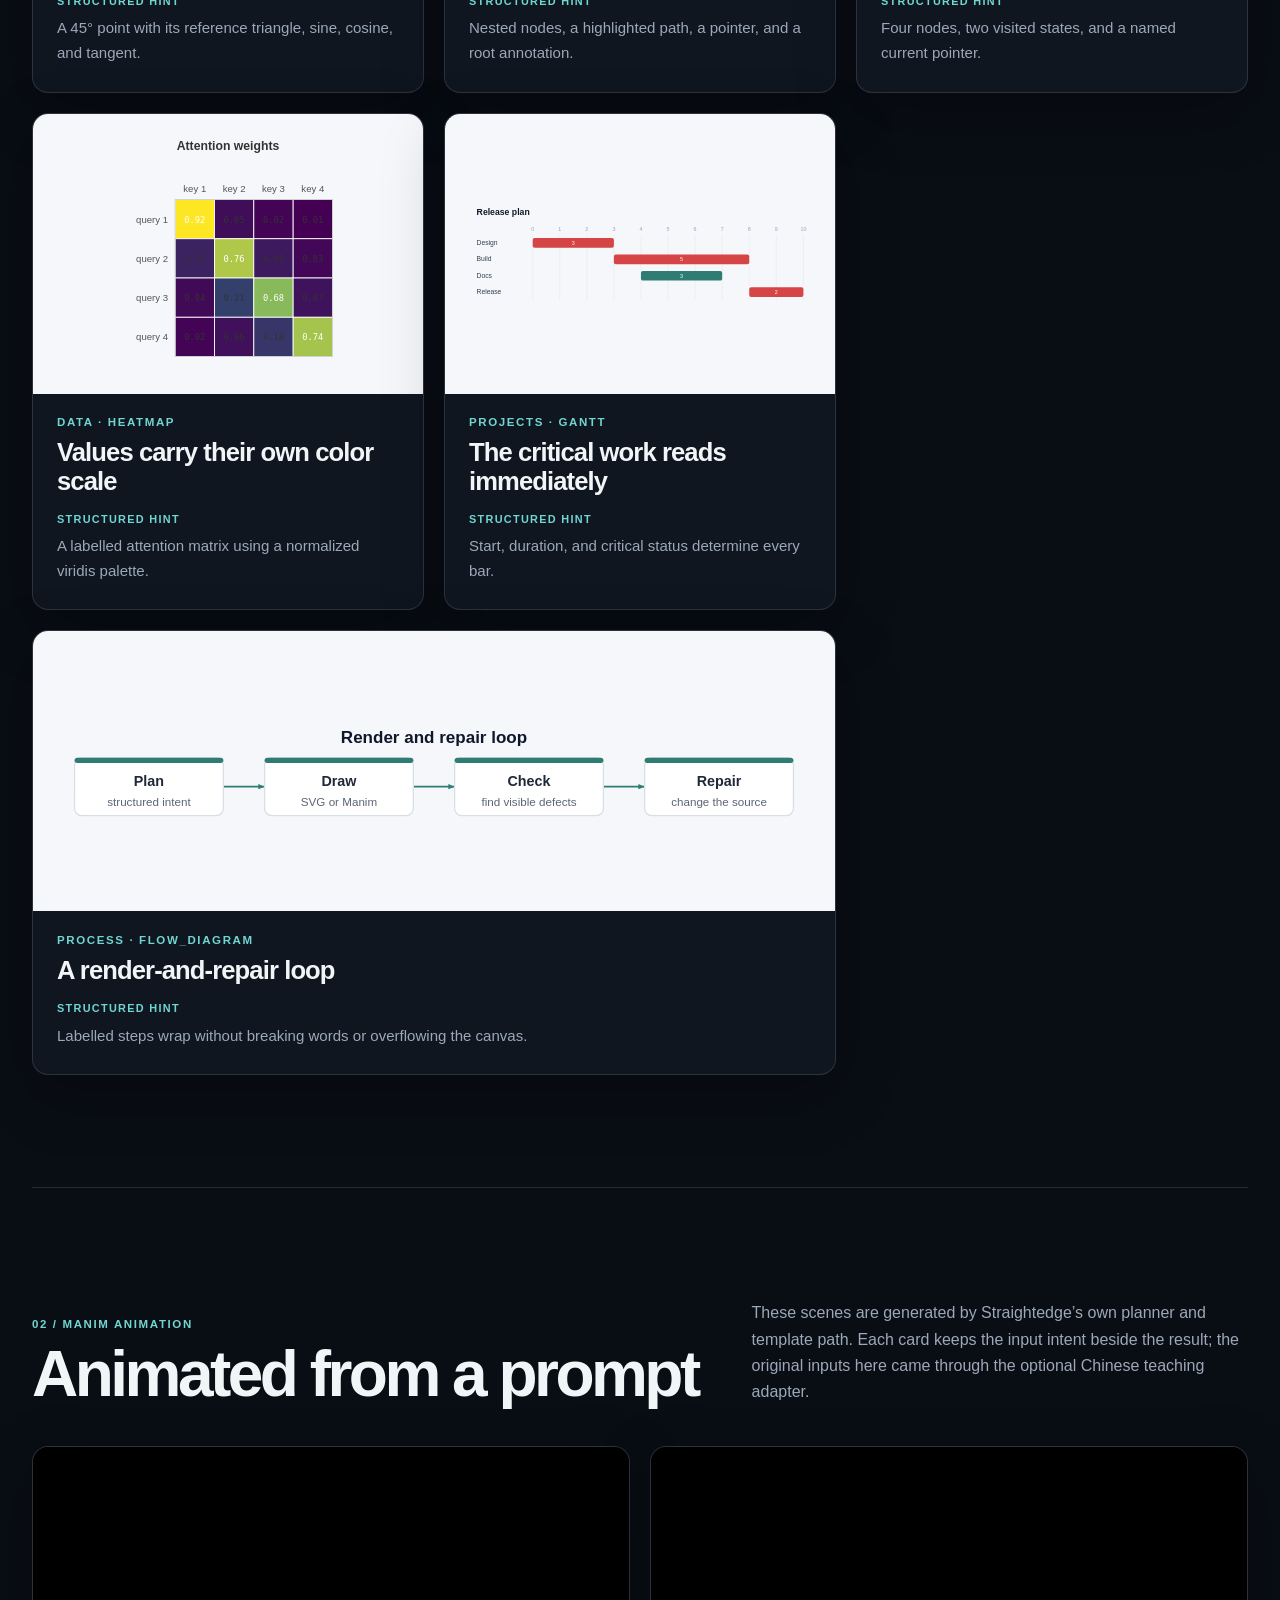
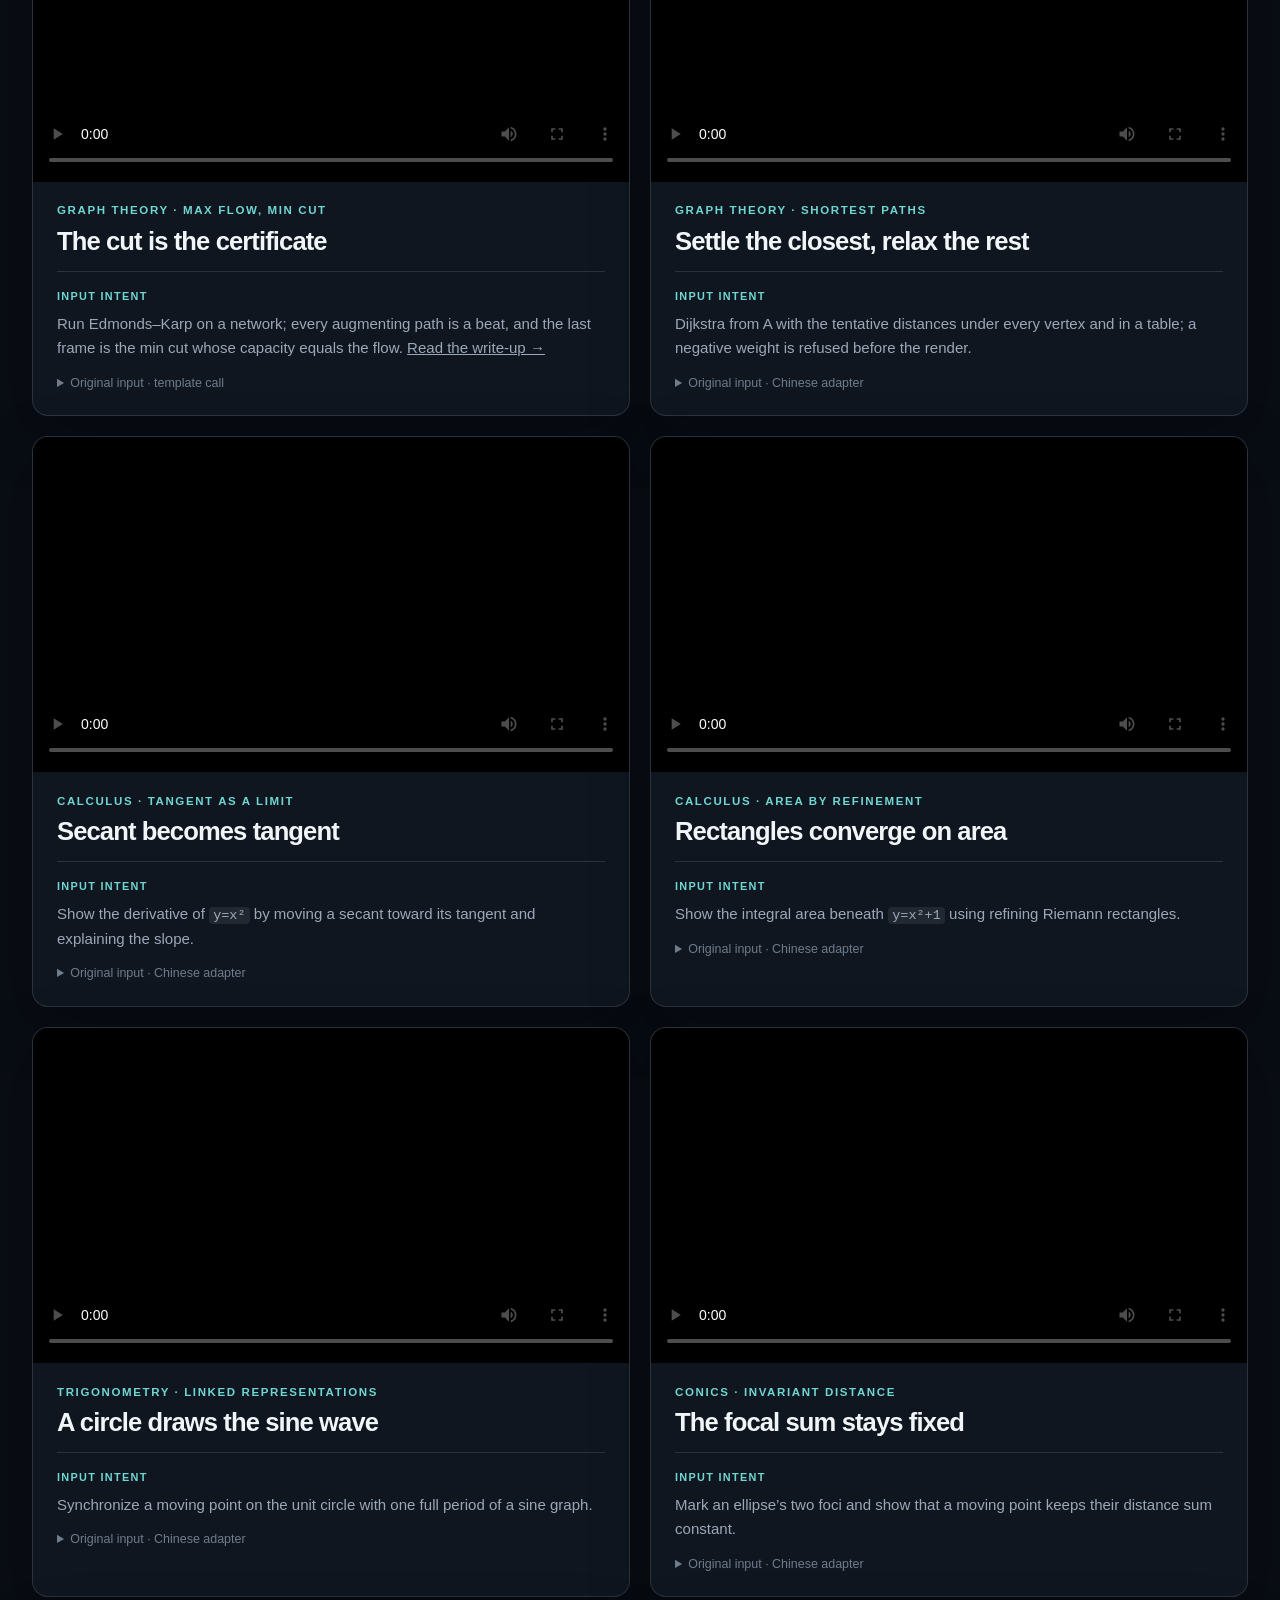
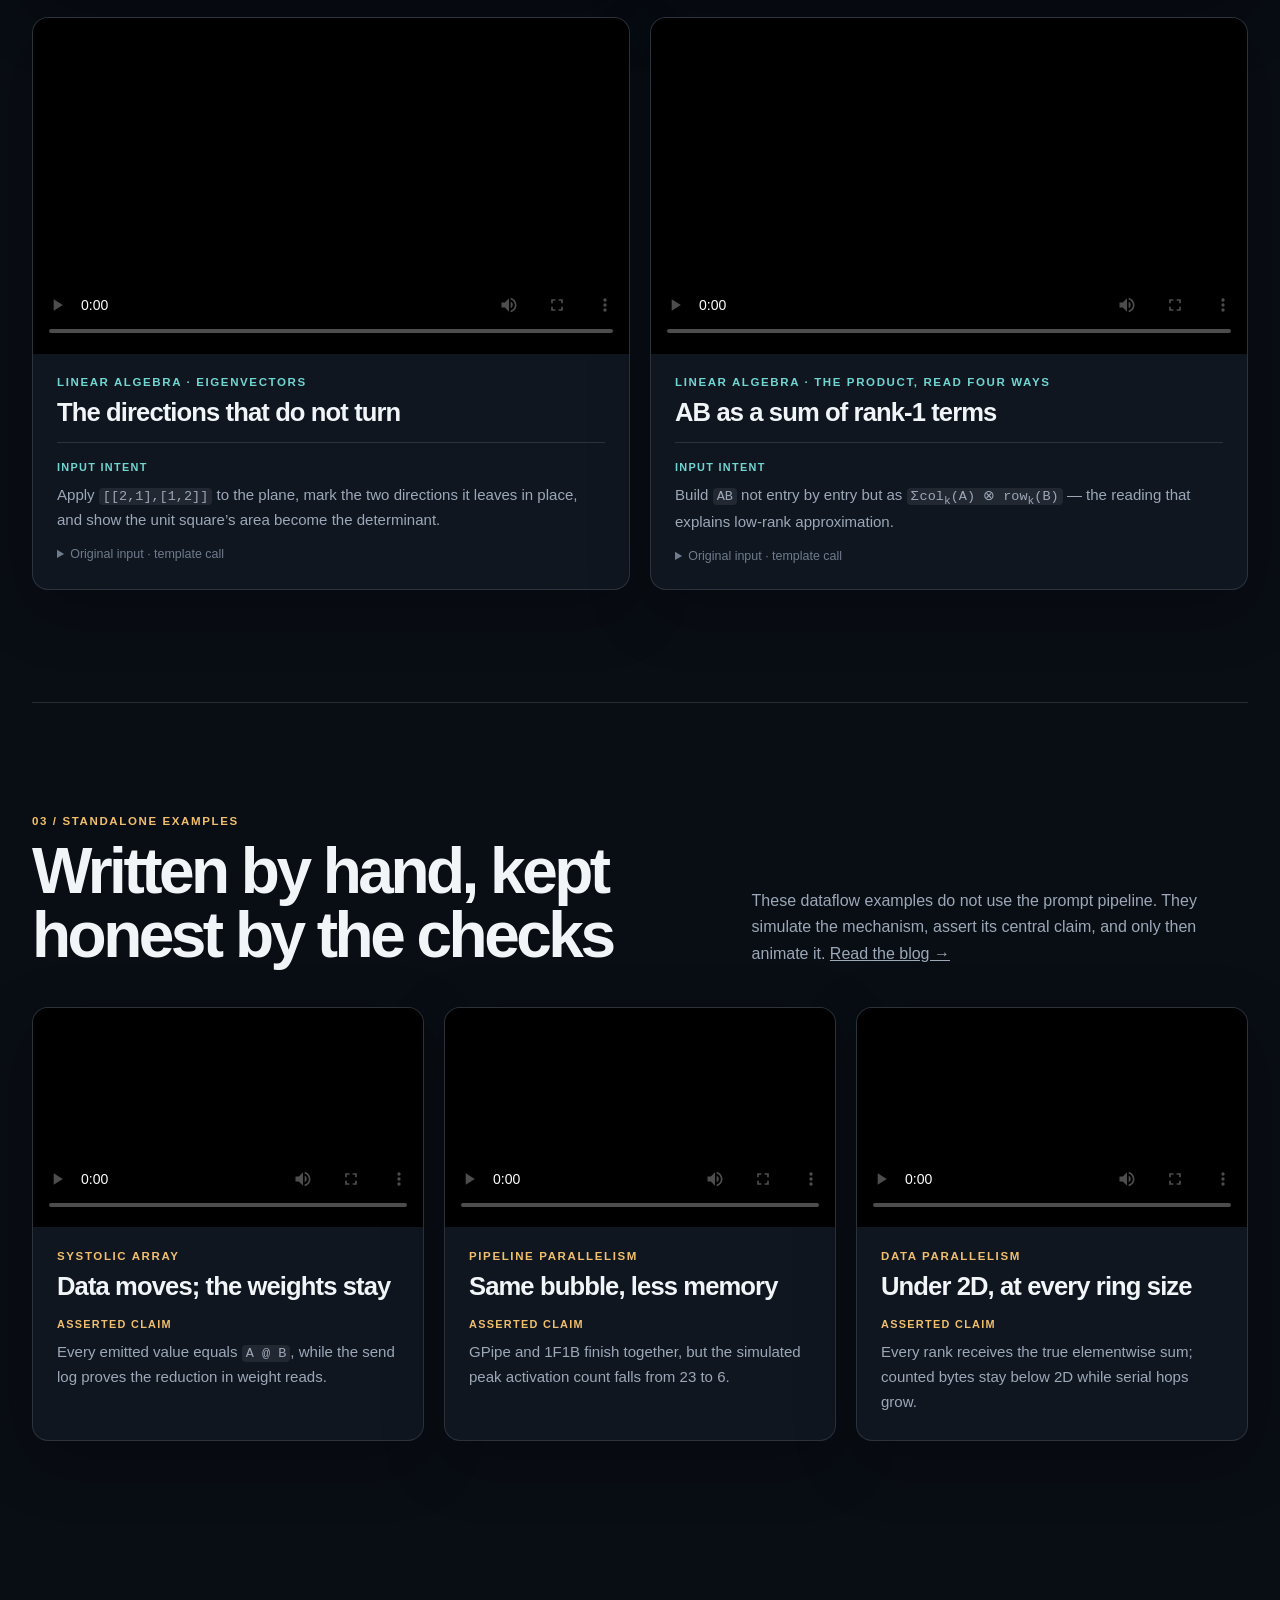
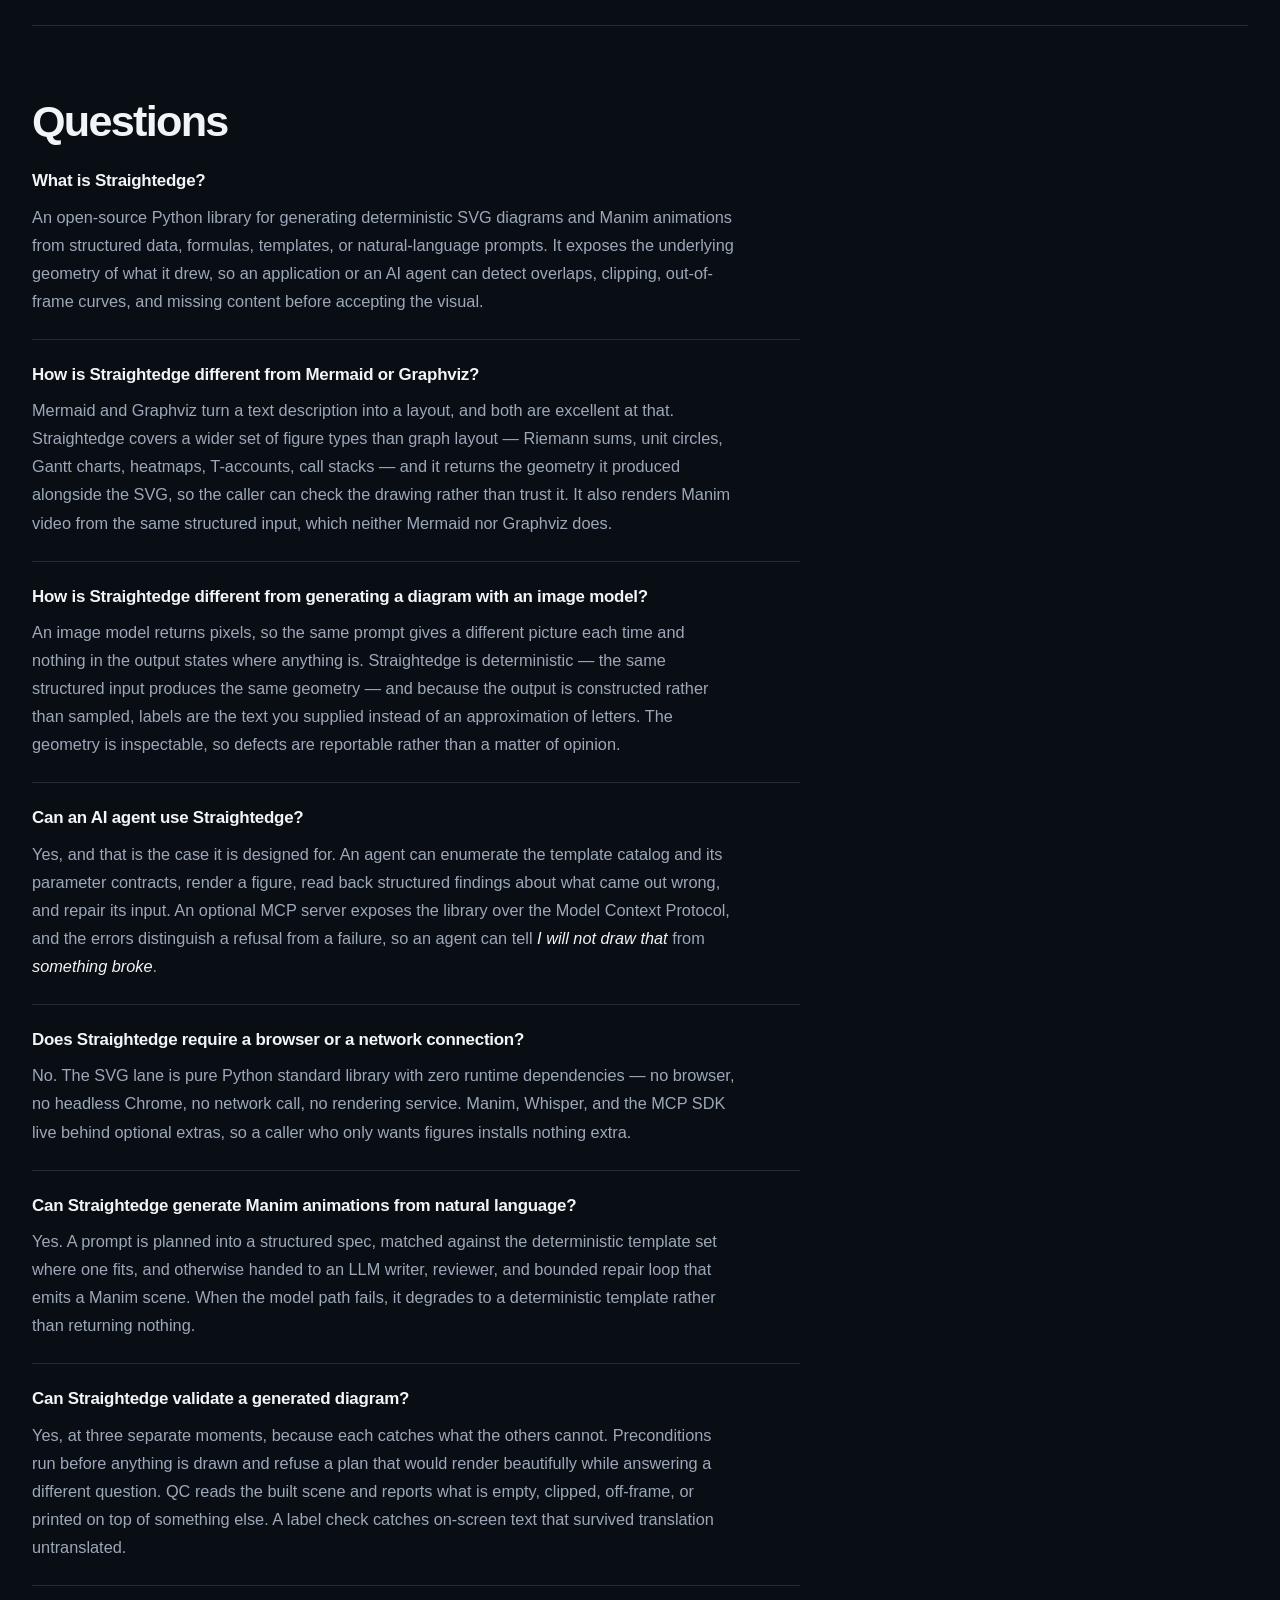
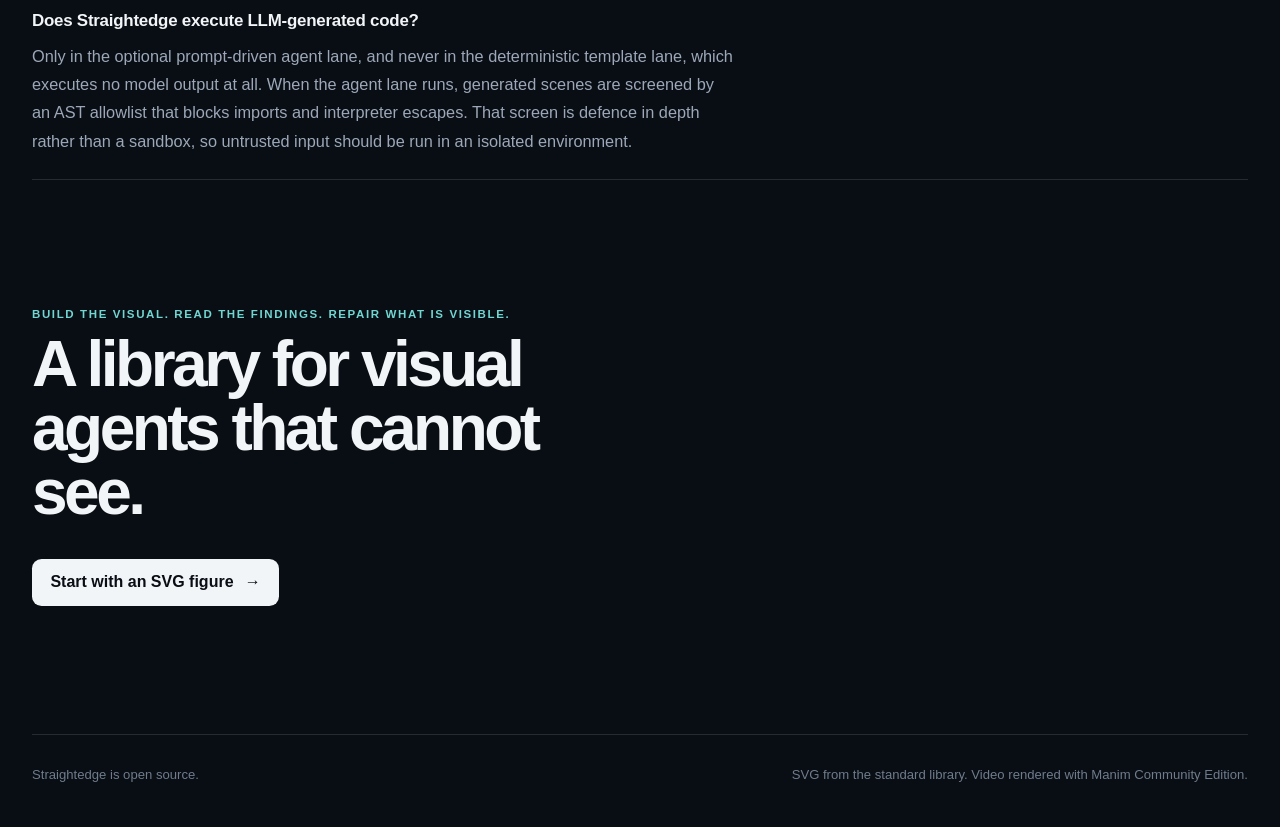
==== commit 9dfc2539: "Make the landing page count its templates and videos instead of remembering them The hero said 35 SV" ====
--- a/site/index.html
+++ b/site/index.html
@@ -7,7 +7,7 @@
     <meta name="description" content="Straightedge is an open-source Python library that generates deterministic SVG diagrams and Manim animations from structured data, formulas, templates, or prompts — and exposes the geometry so agents can check the result.">
     <link rel="canonical" href="https://scimigo.github.io/straightedge/">
     <meta property="og:title" content="Straightedge — Python SVG Diagram &amp; Manim Animation Generator">
-    <meta property="og:description" content="Generate deterministic, machine-checkable SVG diagrams and Manim animations from Python. 35 dependency-free templates, and geometry an AI agent can inspect before accepting a visual.">
+    <meta property="og:description" content="Generate deterministic, machine-checkable SVG diagrams and Manim animations from Python. 54 dependency-free templates, and geometry an AI agent can inspect before accepting a visual.">
     <meta property="og:image" content="https://pub-ae0e951cb13d4628913ced2bc423d839.r2.dev/straightedge/assets/posters/unit-circle-sine.jpg">
     <meta property="og:image:alt" content="A point on the unit circle tracing one period of a sine curve">
     <meta property="og:type" content="website">
@@ -127,8 +127,8 @@
           content before accepting the result.
         </p>
         <div class="hero-proof" aria-label="Gallery contents">
-          <div><strong>35</strong><span>dependency-free SVG templates</span></div>
-          <div><strong>7</strong><span>playable animation examples</span></div>
+          <div><strong>54</strong><span>dependency-free SVG templates</span></div>
+          <div><strong>11</strong><span>playable animation examples</span></div>
           <div><strong>0</strong><span>runtime dependencies for figures</span></div>
         </div>
       </section>
@@ -190,7 +190,7 @@
           </div>
           <div class="why-item">
             <h3>Native SVG, no service</h3>
-            <p>35 figure templates render from the standard library alone: no browser, no headless Chrome, no network call, no API key.</p>
+            <p>54 figure templates render from the standard library alone: no browser, no headless Chrome, no network call, no API key.</p>
           </div>
           <div class="why-item">
             <h3>Animation when it earns it</h3>
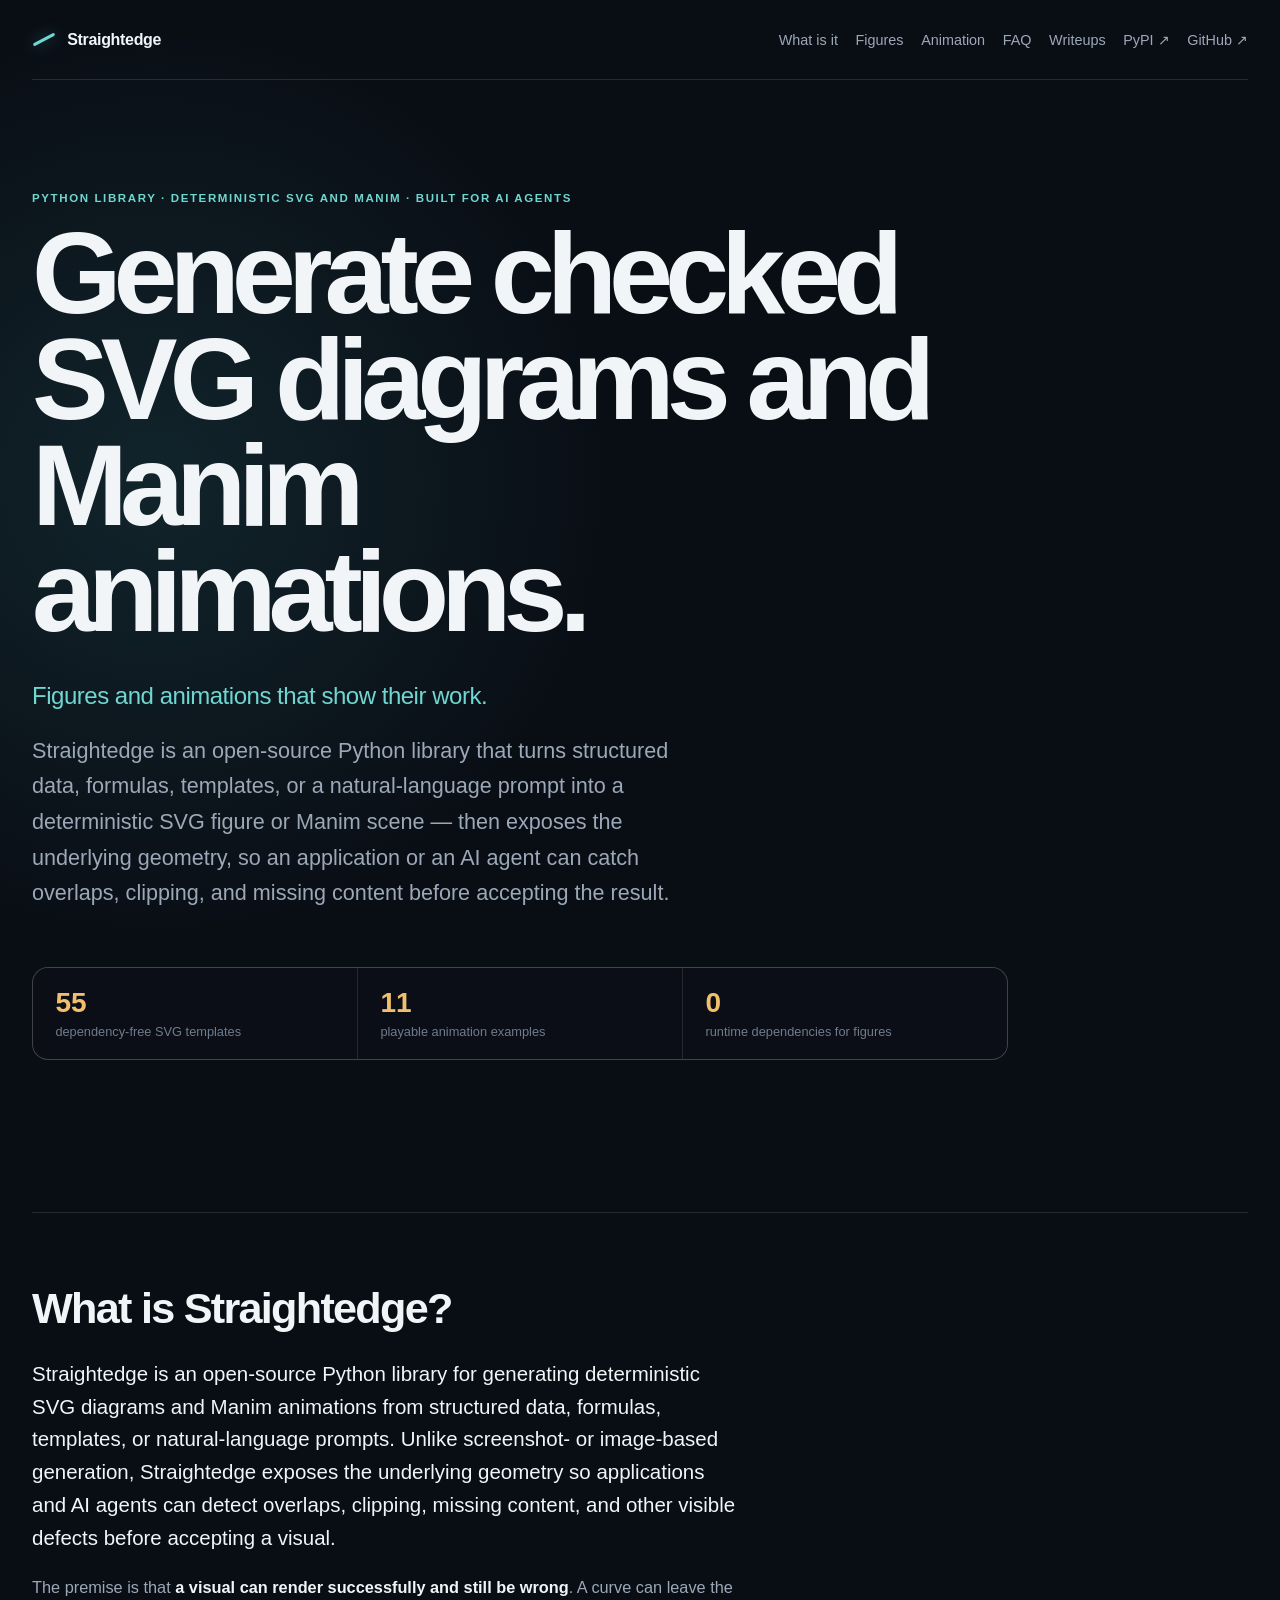
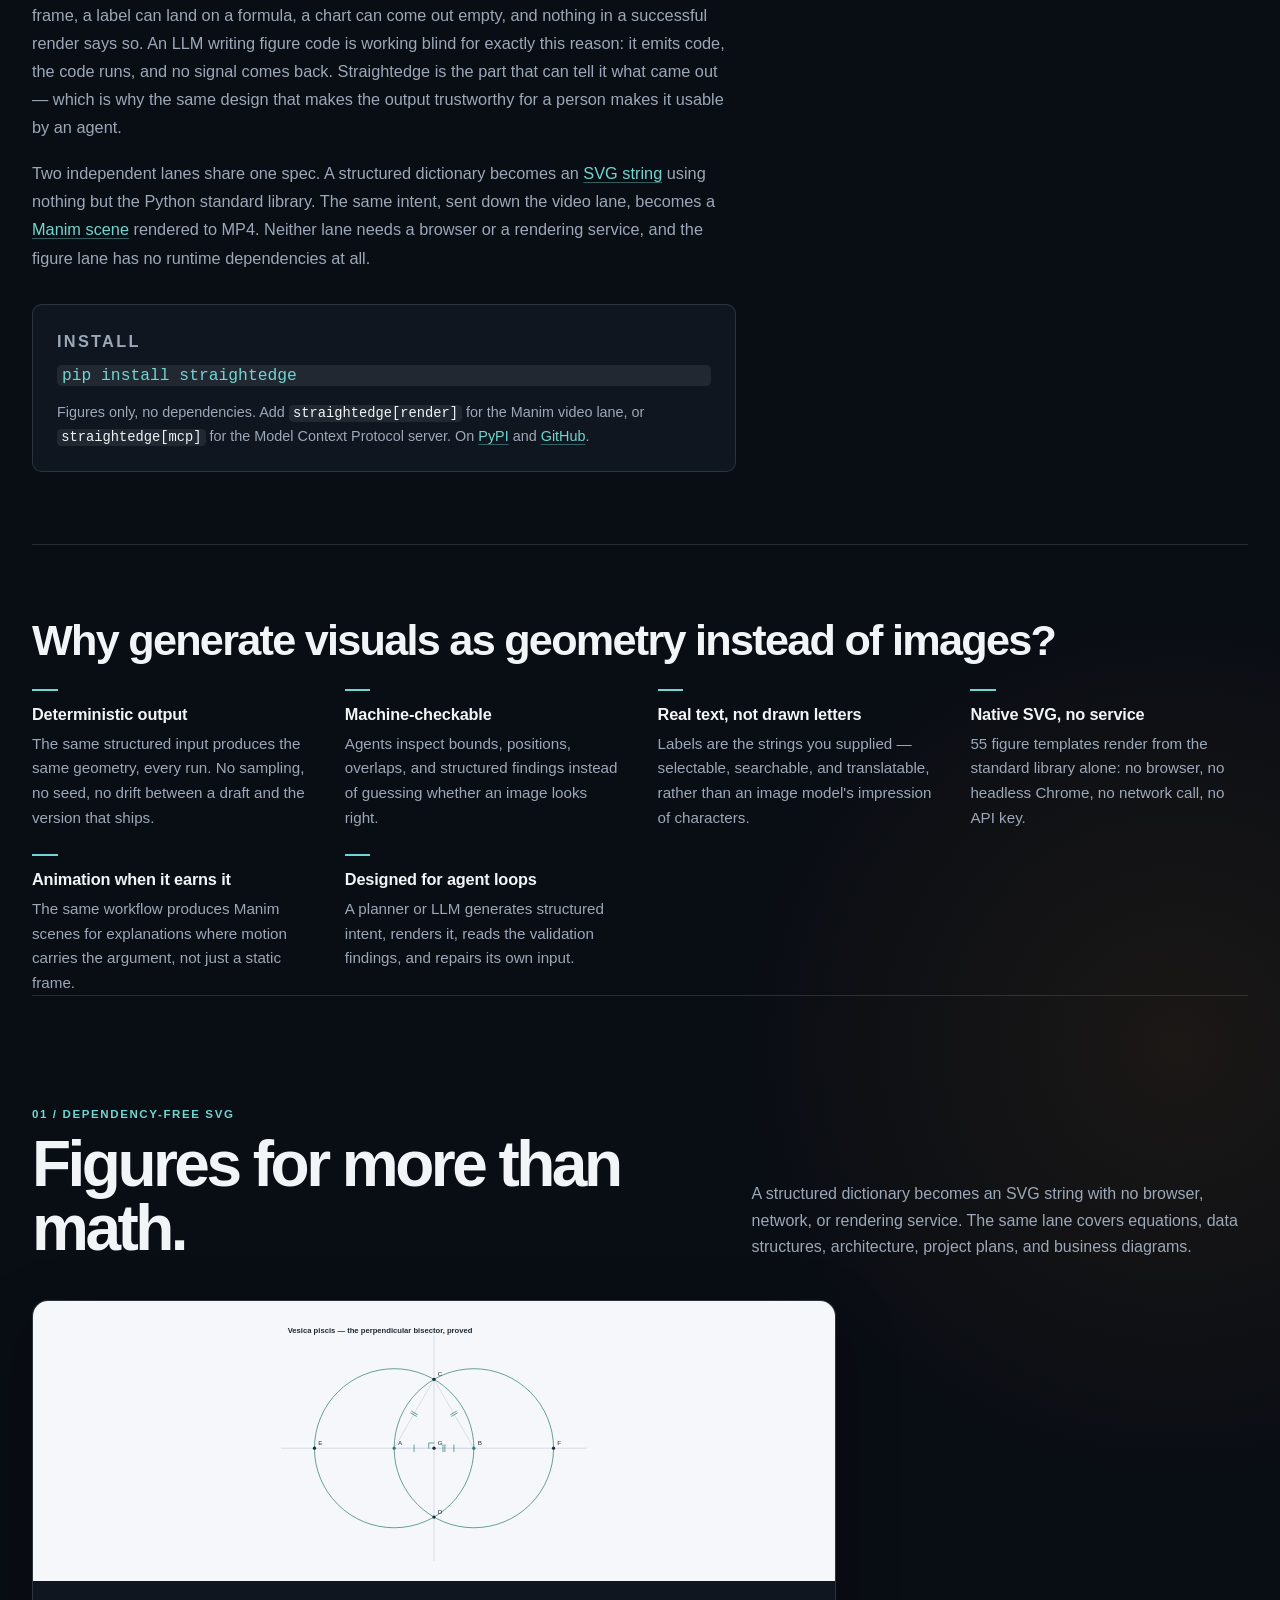
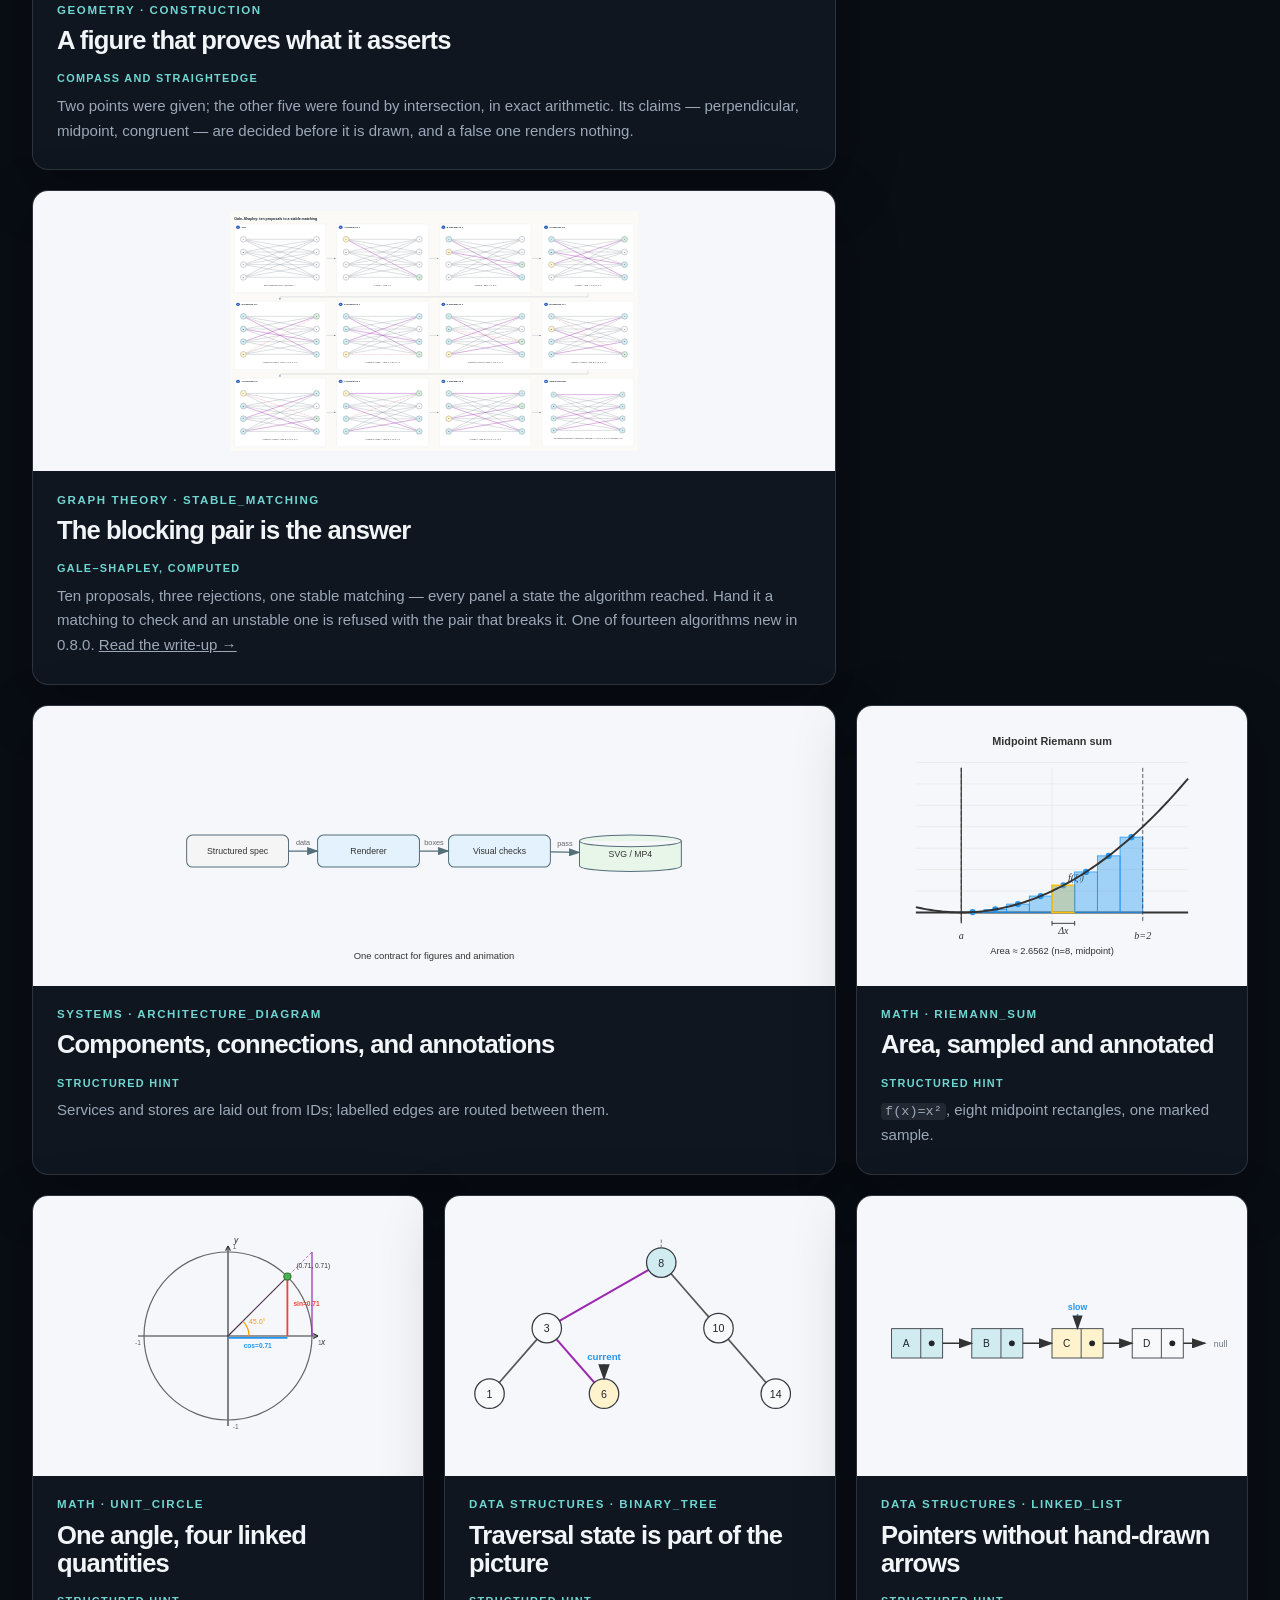
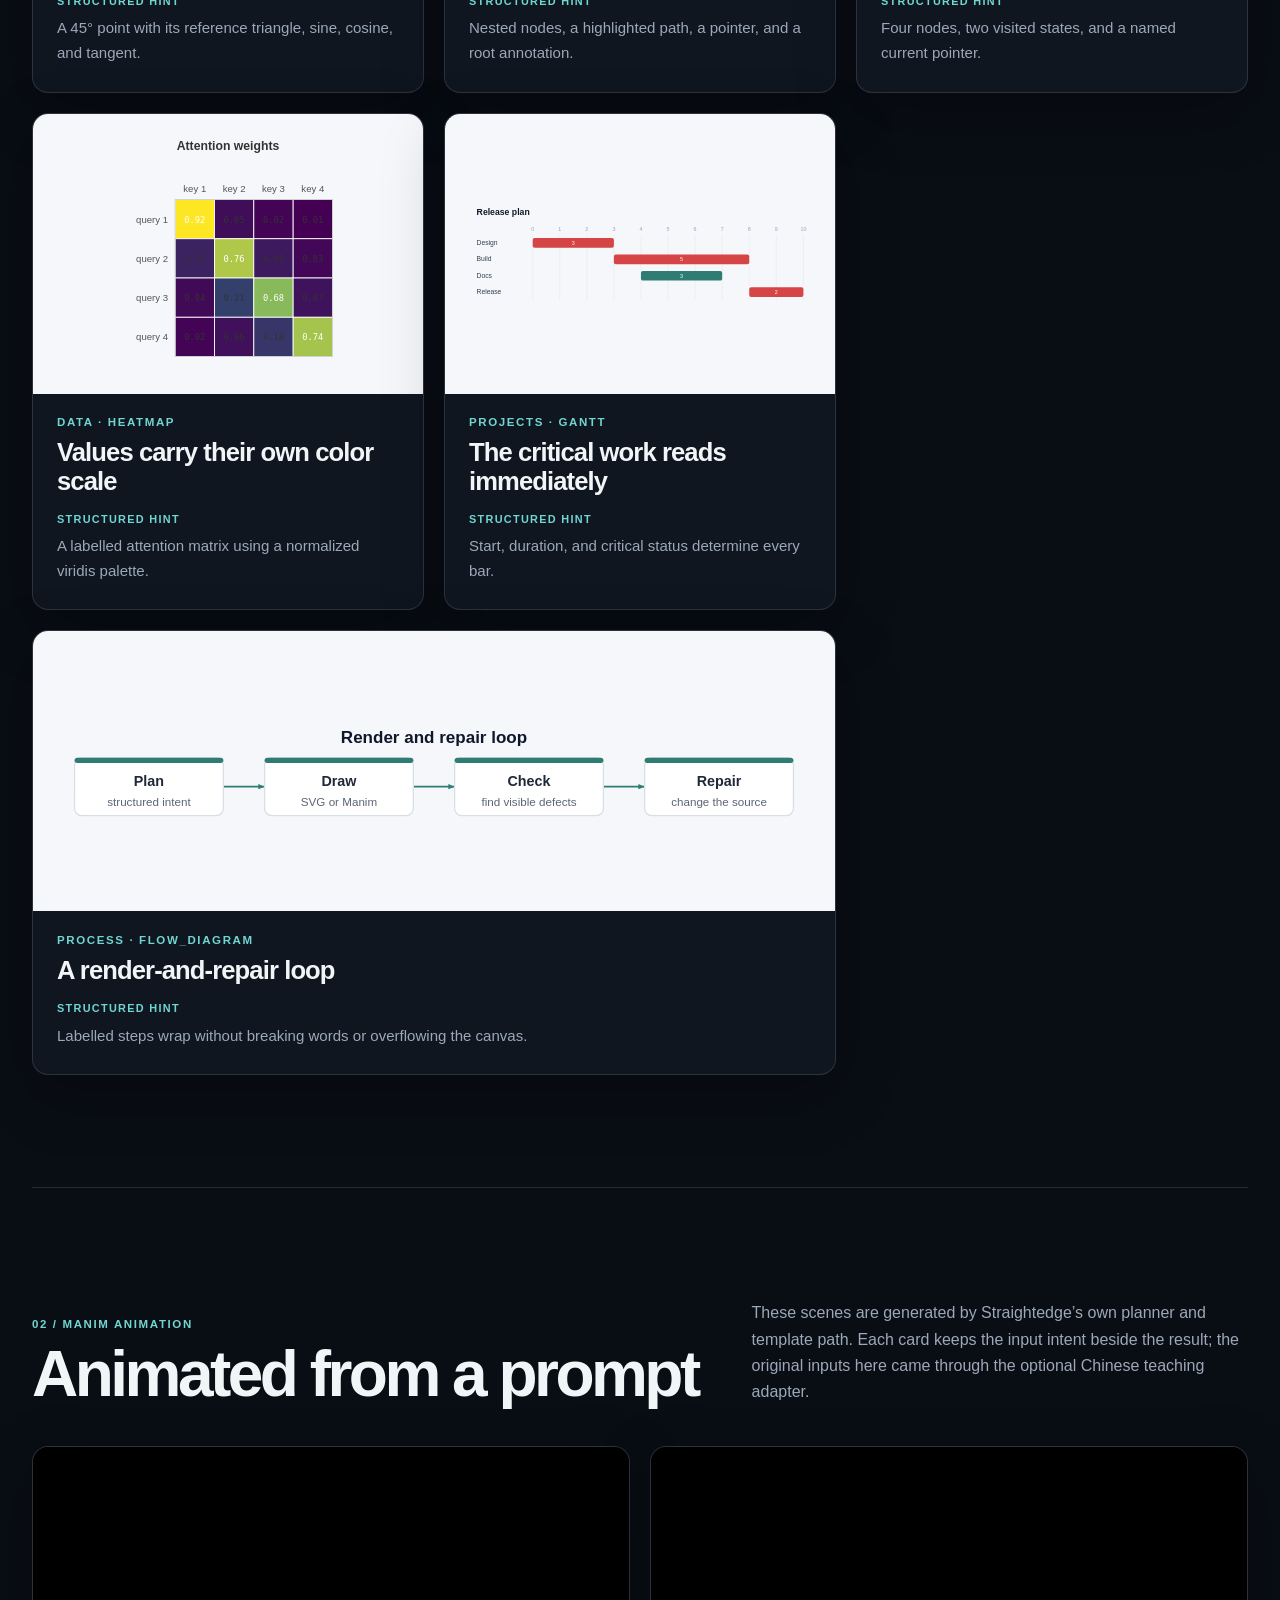
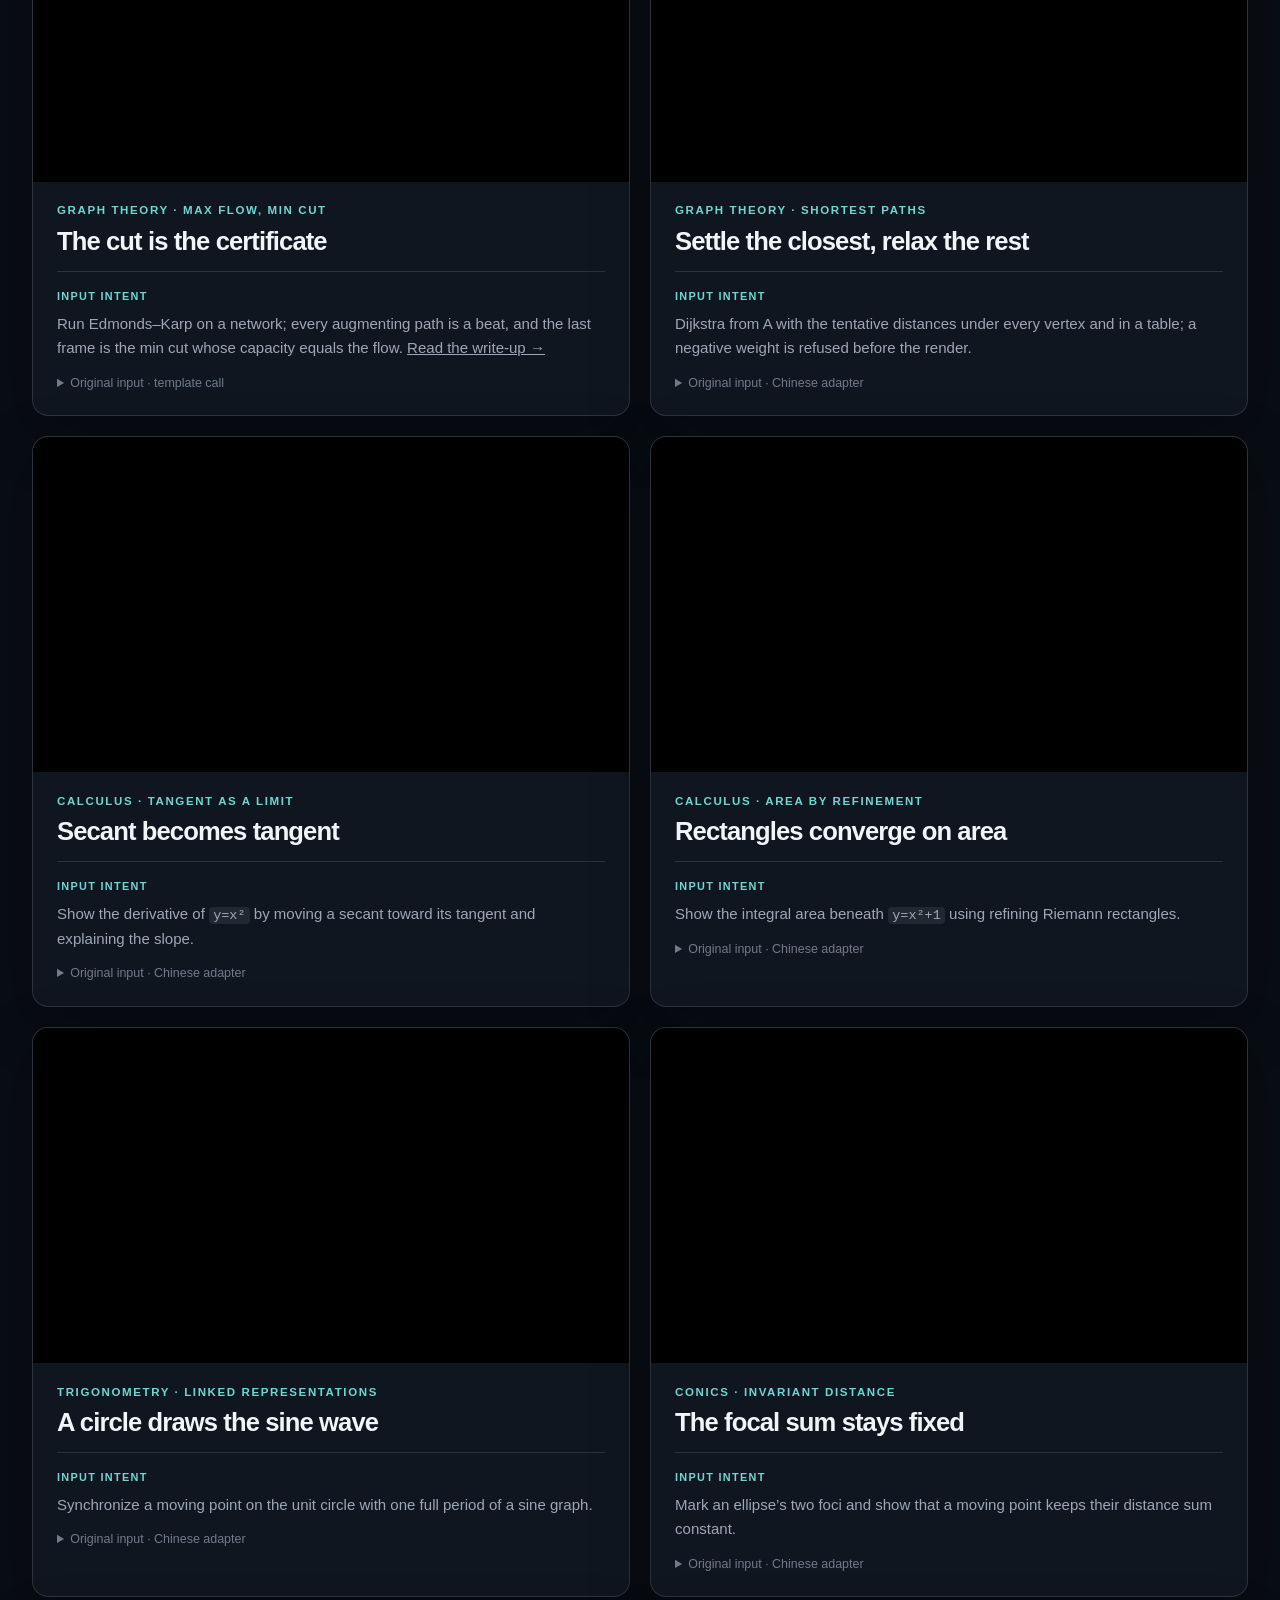
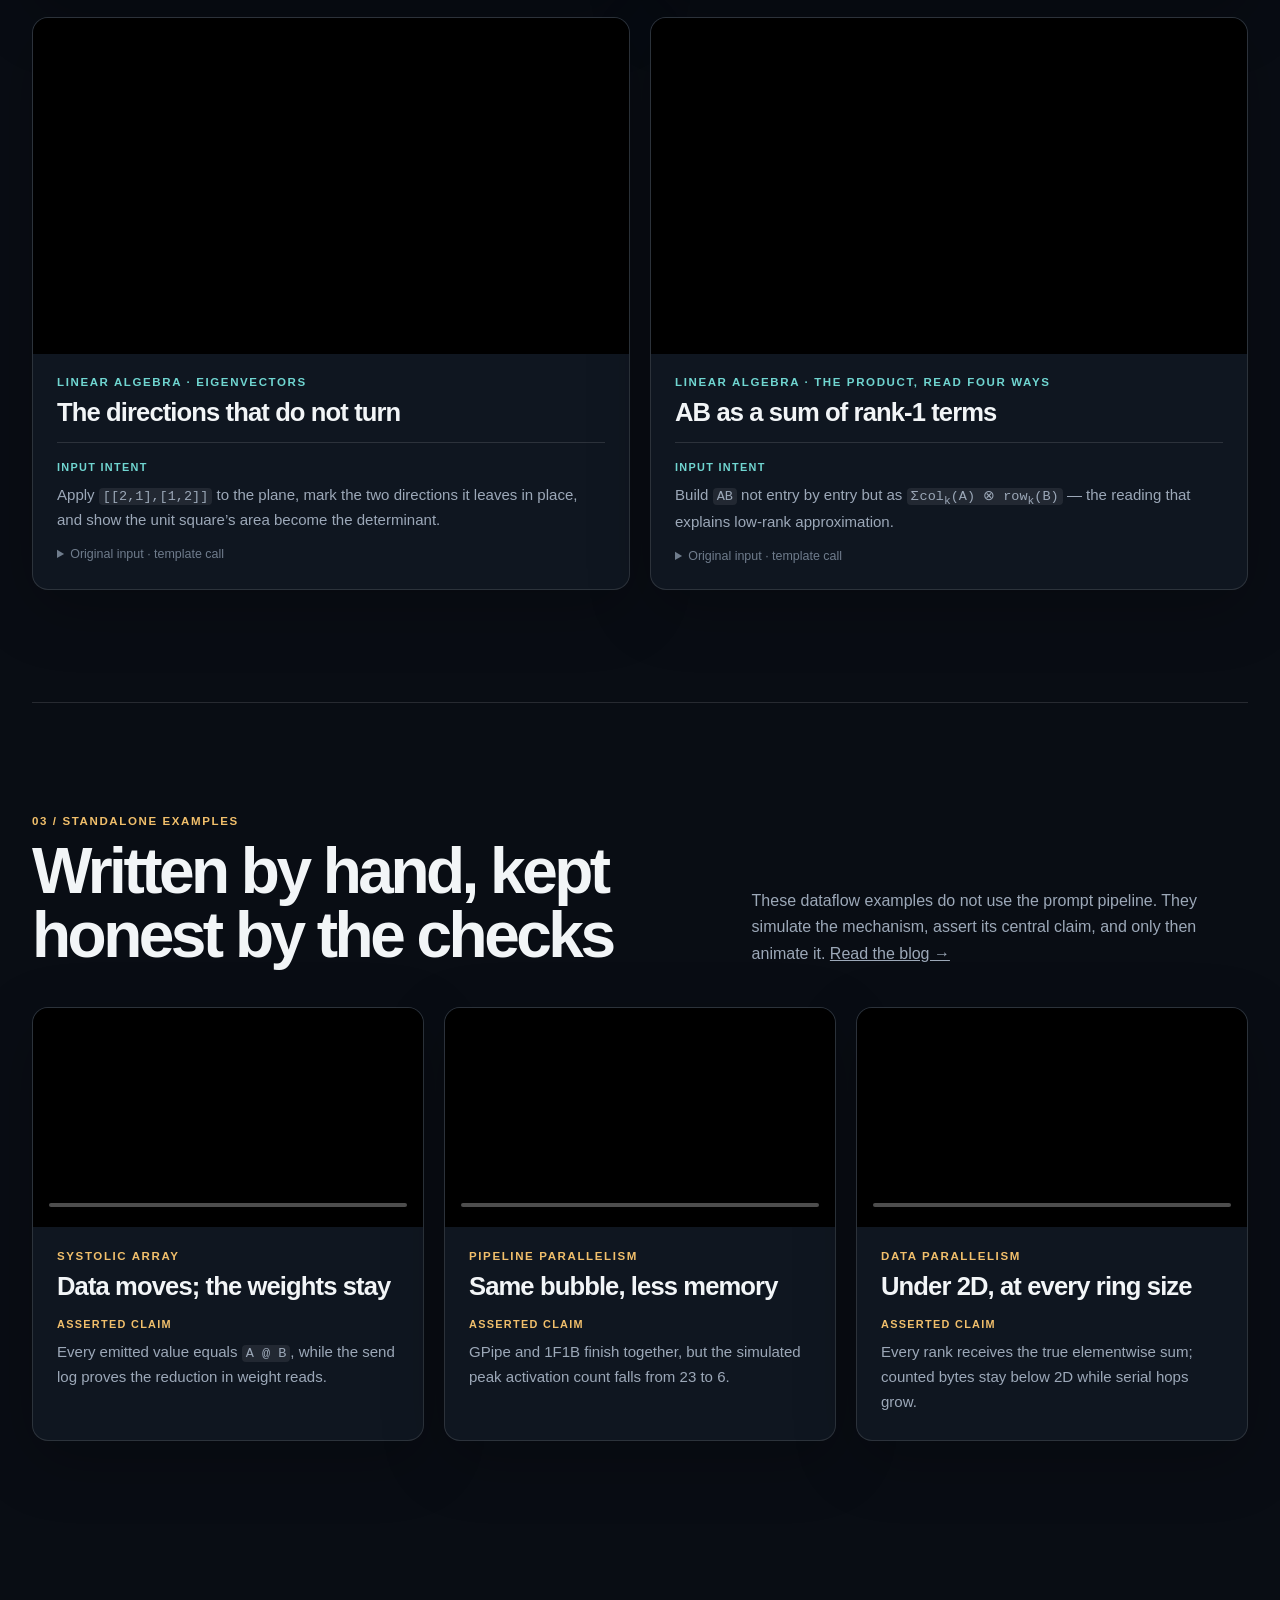
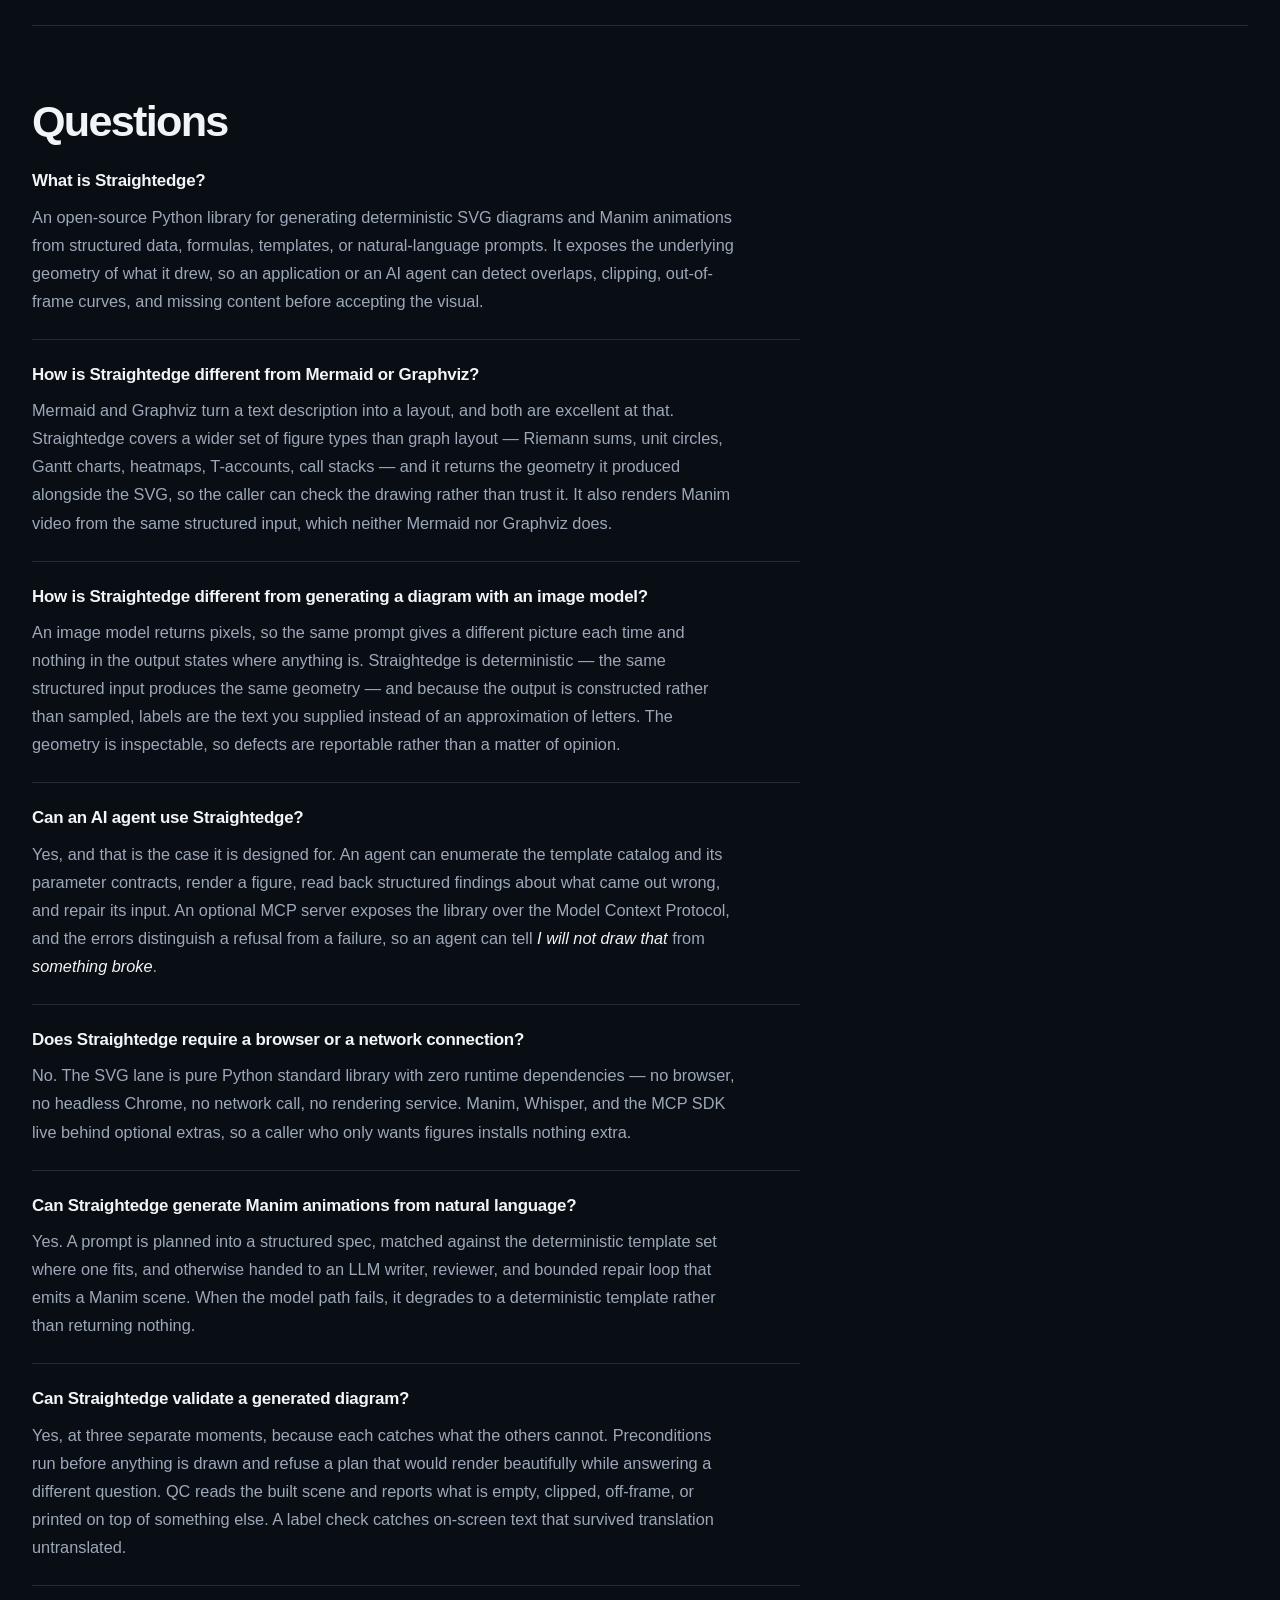
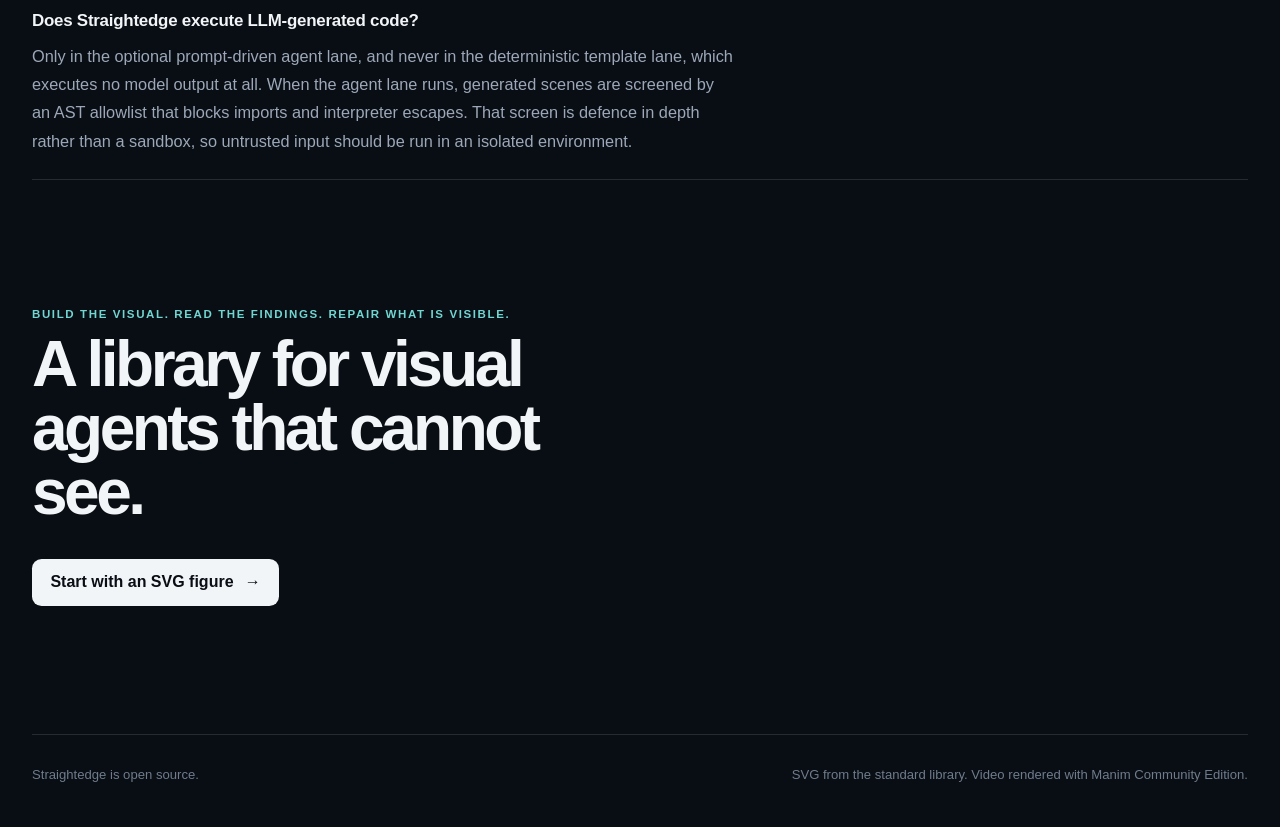
==== commit 2a700d9f: "Add sequence_diagram: lifelines, messages in time order, gaps that break a lifeline The registry cou" ====
--- a/site/index.html
+++ b/site/index.html
@@ -7,7 +7,7 @@
     <meta name="description" content="Straightedge is an open-source Python library that generates deterministic SVG diagrams and Manim animations from structured data, formulas, templates, or prompts — and exposes the geometry so agents can check the result.">
     <link rel="canonical" href="https://scimigo.github.io/straightedge/">
     <meta property="og:title" content="Straightedge — Python SVG Diagram &amp; Manim Animation Generator">
-    <meta property="og:description" content="Generate deterministic, machine-checkable SVG diagrams and Manim animations from Python. 54 dependency-free templates, and geometry an AI agent can inspect before accepting a visual.">
+    <meta property="og:description" content="Generate deterministic, machine-checkable SVG diagrams and Manim animations from Python. 55 dependency-free templates, and geometry an AI agent can inspect before accepting a visual.">
     <meta property="og:image" content="https://pub-ae0e951cb13d4628913ced2bc423d839.r2.dev/straightedge/assets/posters/unit-circle-sine.jpg">
     <meta property="og:image:alt" content="A point on the unit circle tracing one period of a sine curve">
     <meta property="og:type" content="website">
@@ -127,7 +127,7 @@
           content before accepting the result.
         </p>
         <div class="hero-proof" aria-label="Gallery contents">
-          <div><strong>54</strong><span>dependency-free SVG templates</span></div>
+          <div><strong>55</strong><span>dependency-free SVG templates</span></div>
           <div><strong>11</strong><span>playable animation examples</span></div>
           <div><strong>0</strong><span>runtime dependencies for figures</span></div>
         </div>
@@ -190,7 +190,7 @@
           </div>
           <div class="why-item">
             <h3>Native SVG, no service</h3>
-            <p>54 figure templates render from the standard library alone: no browser, no headless Chrome, no network call, no API key.</p>
+            <p>55 figure templates render from the standard library alone: no browser, no headless Chrome, no network call, no API key.</p>
           </div>
           <div class="why-item">
             <h3>Animation when it earns it</h3>
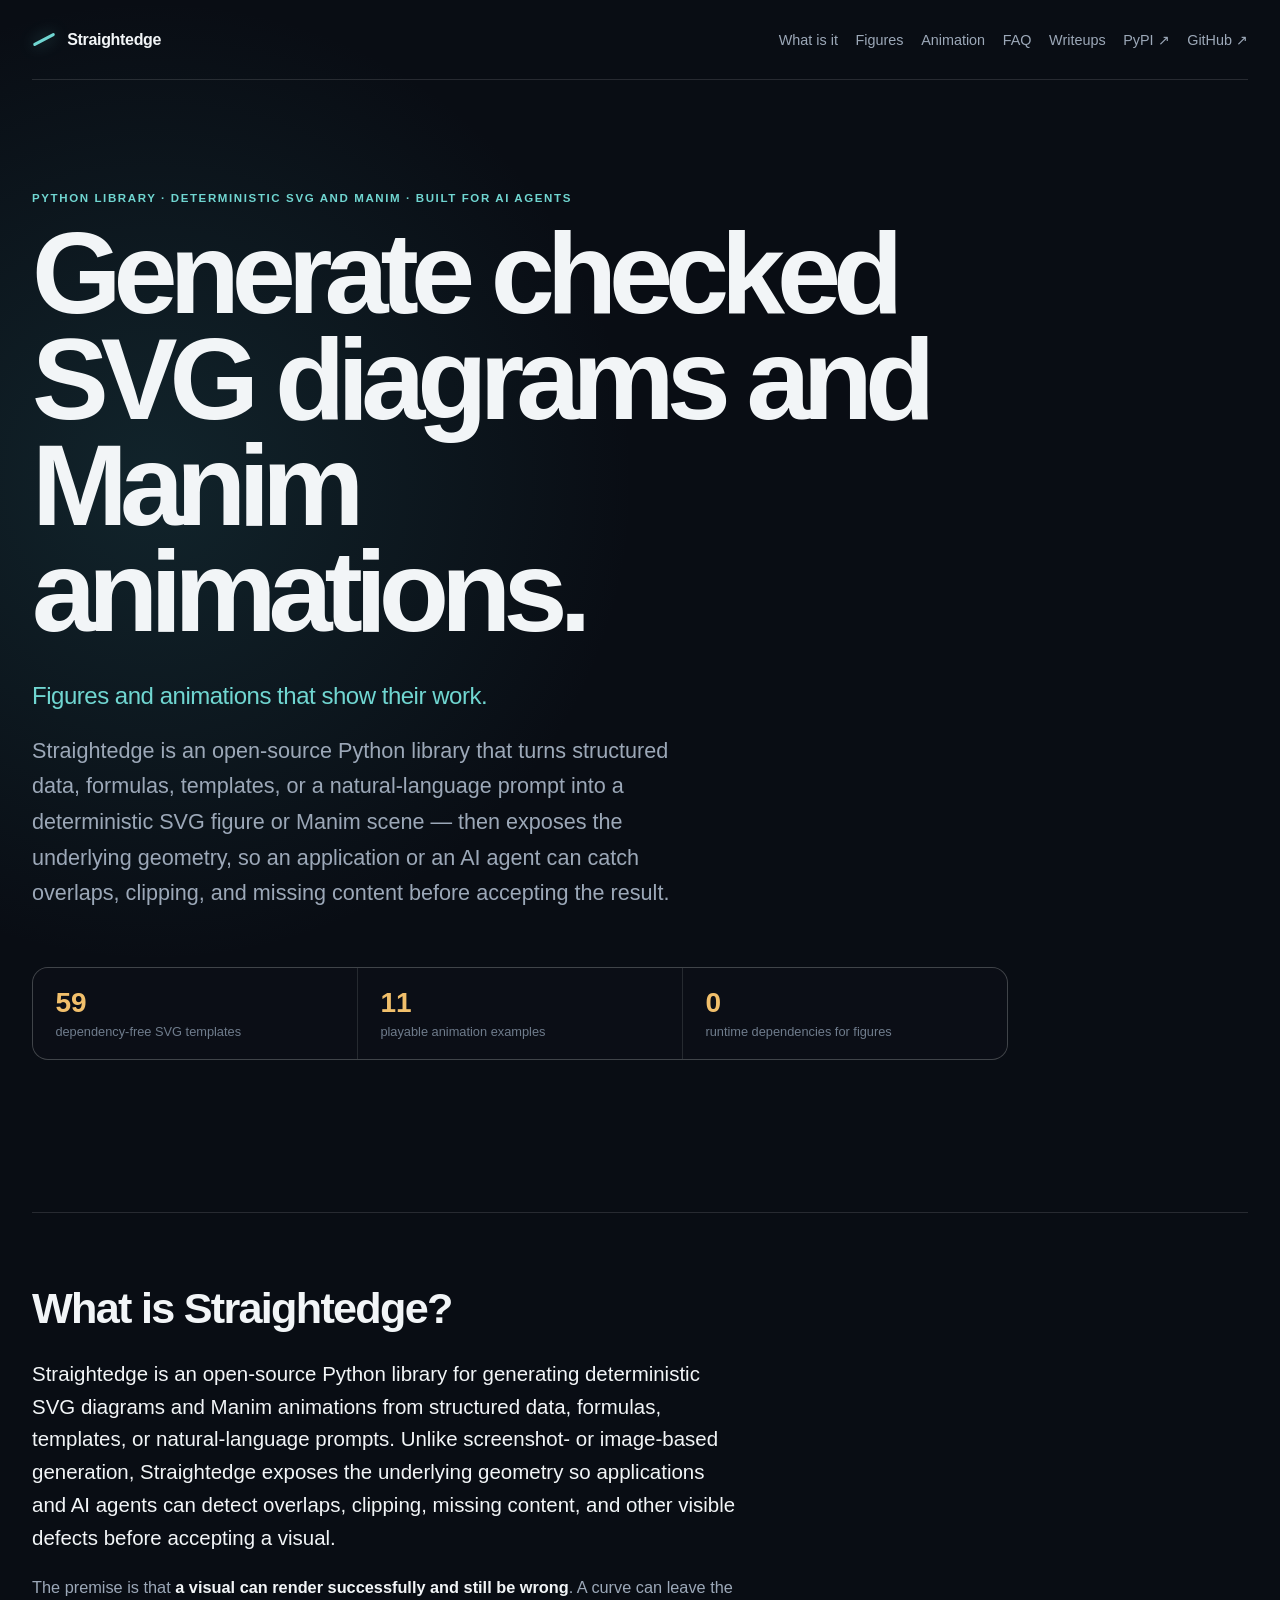
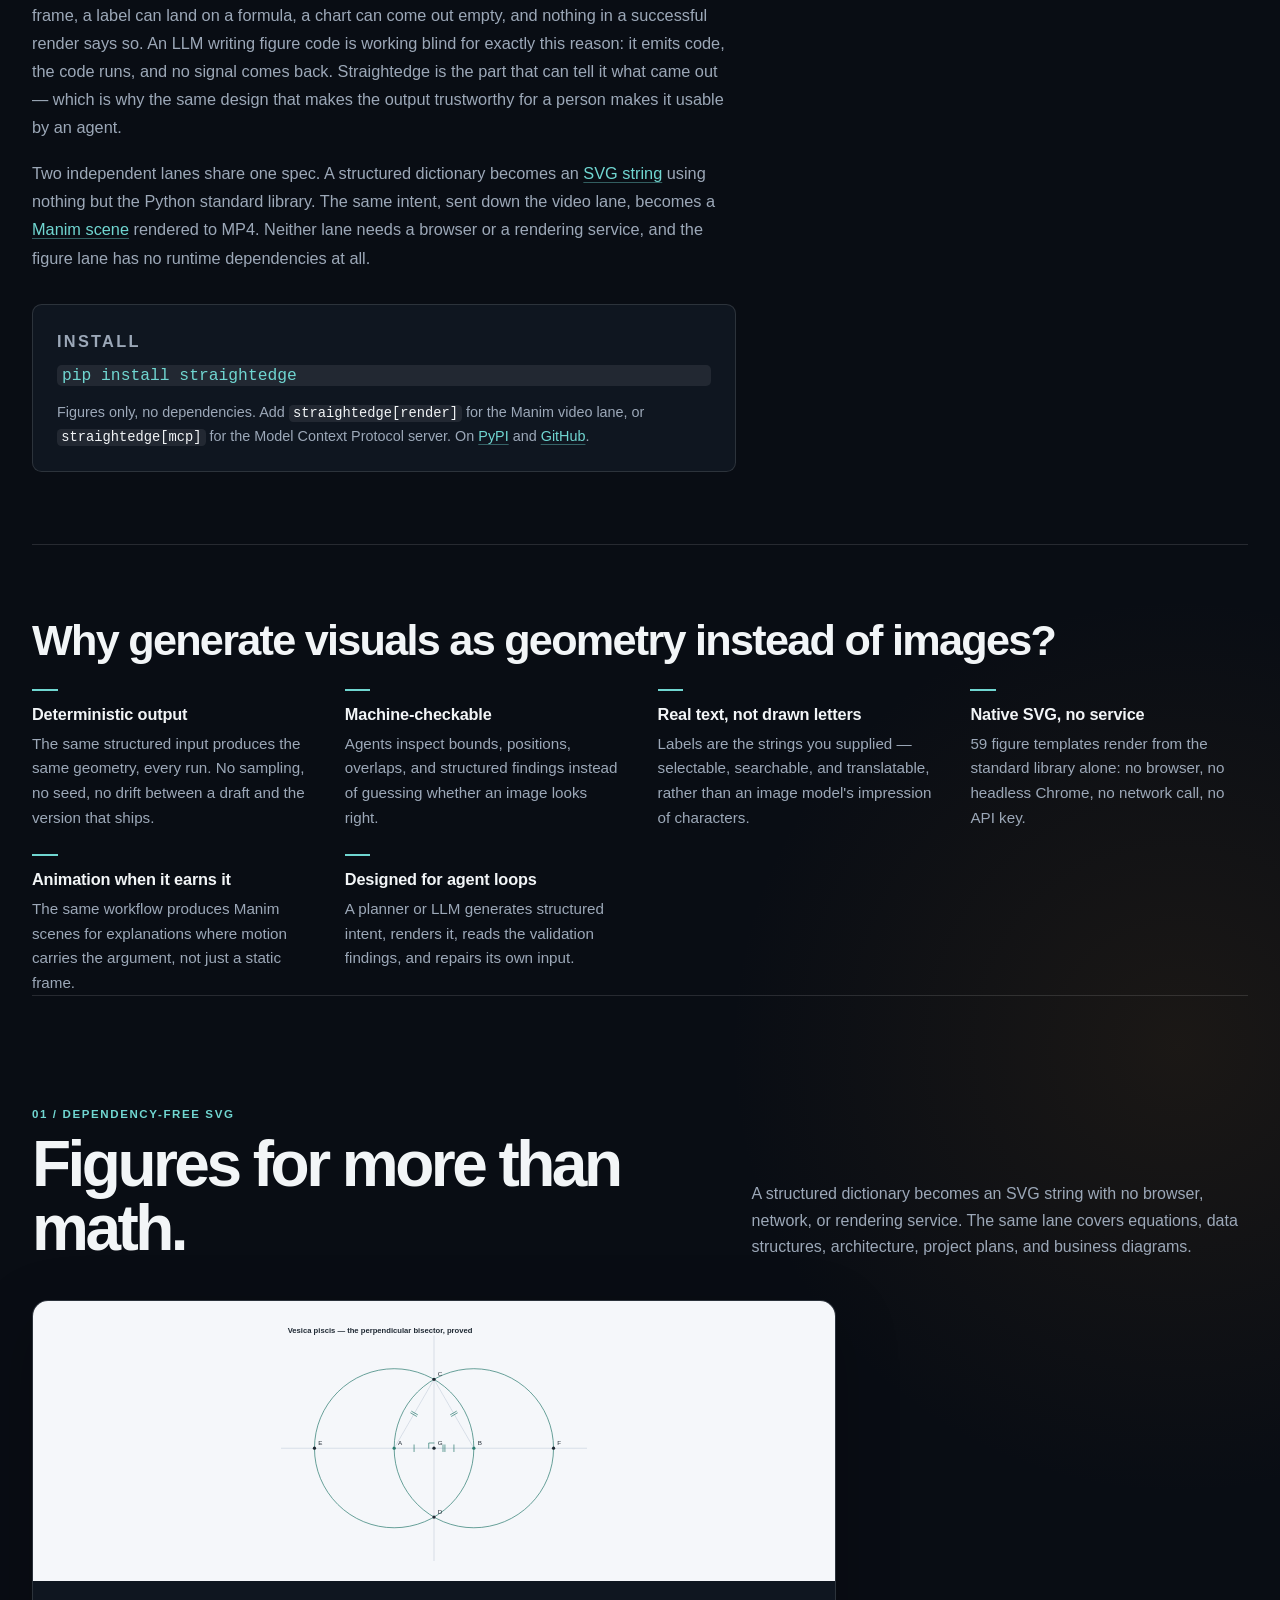
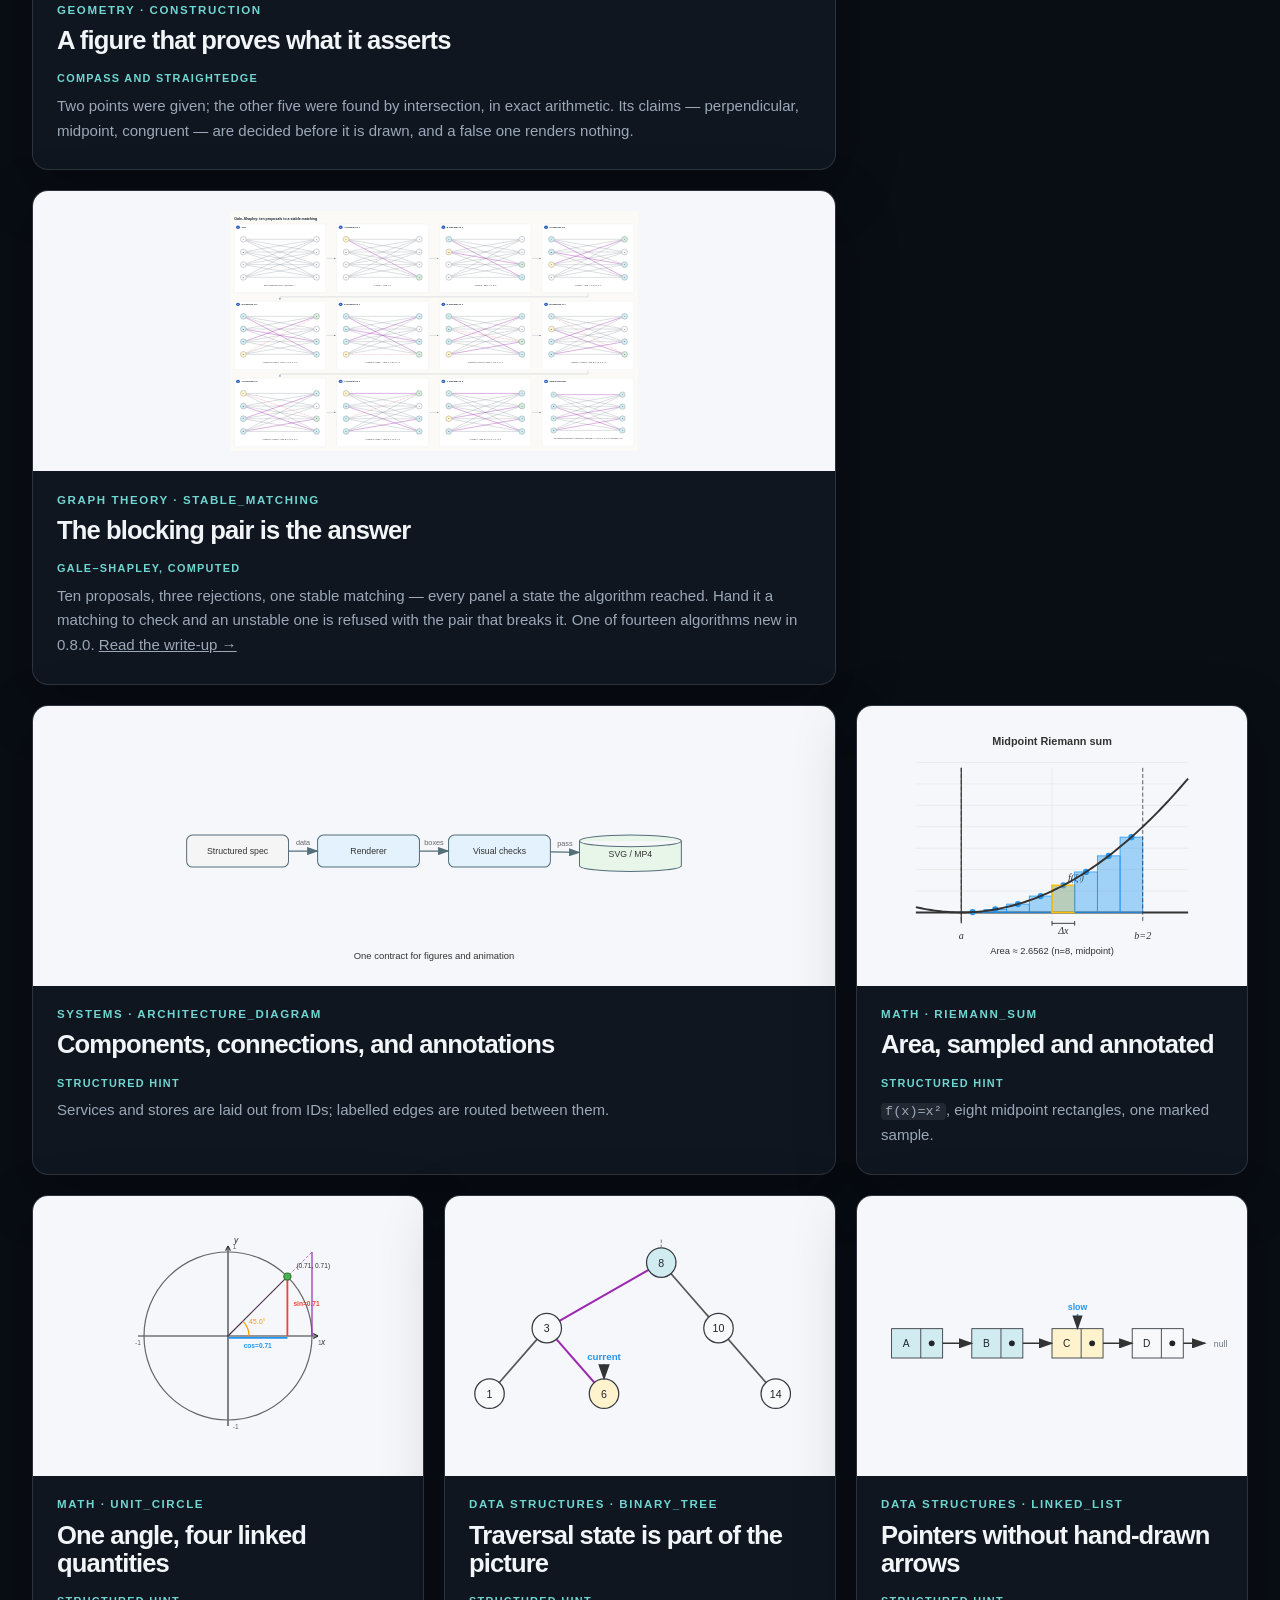
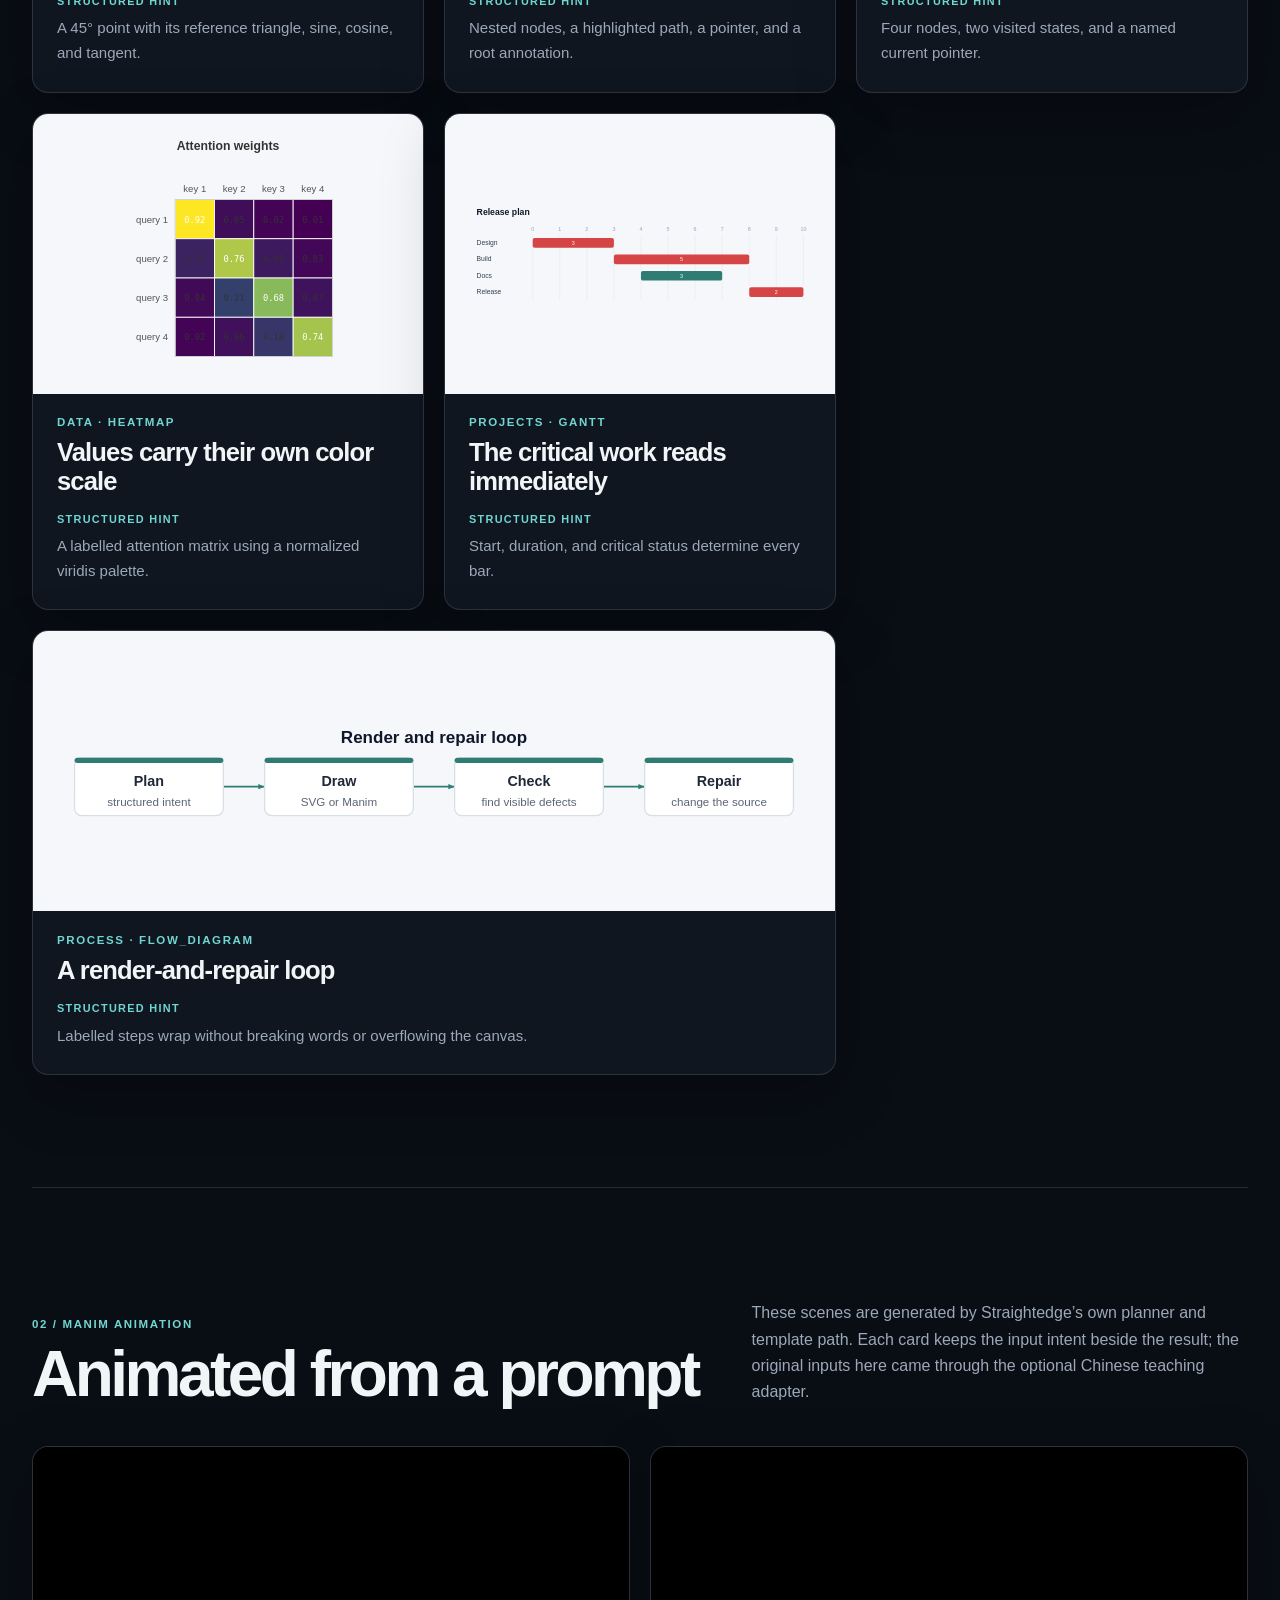
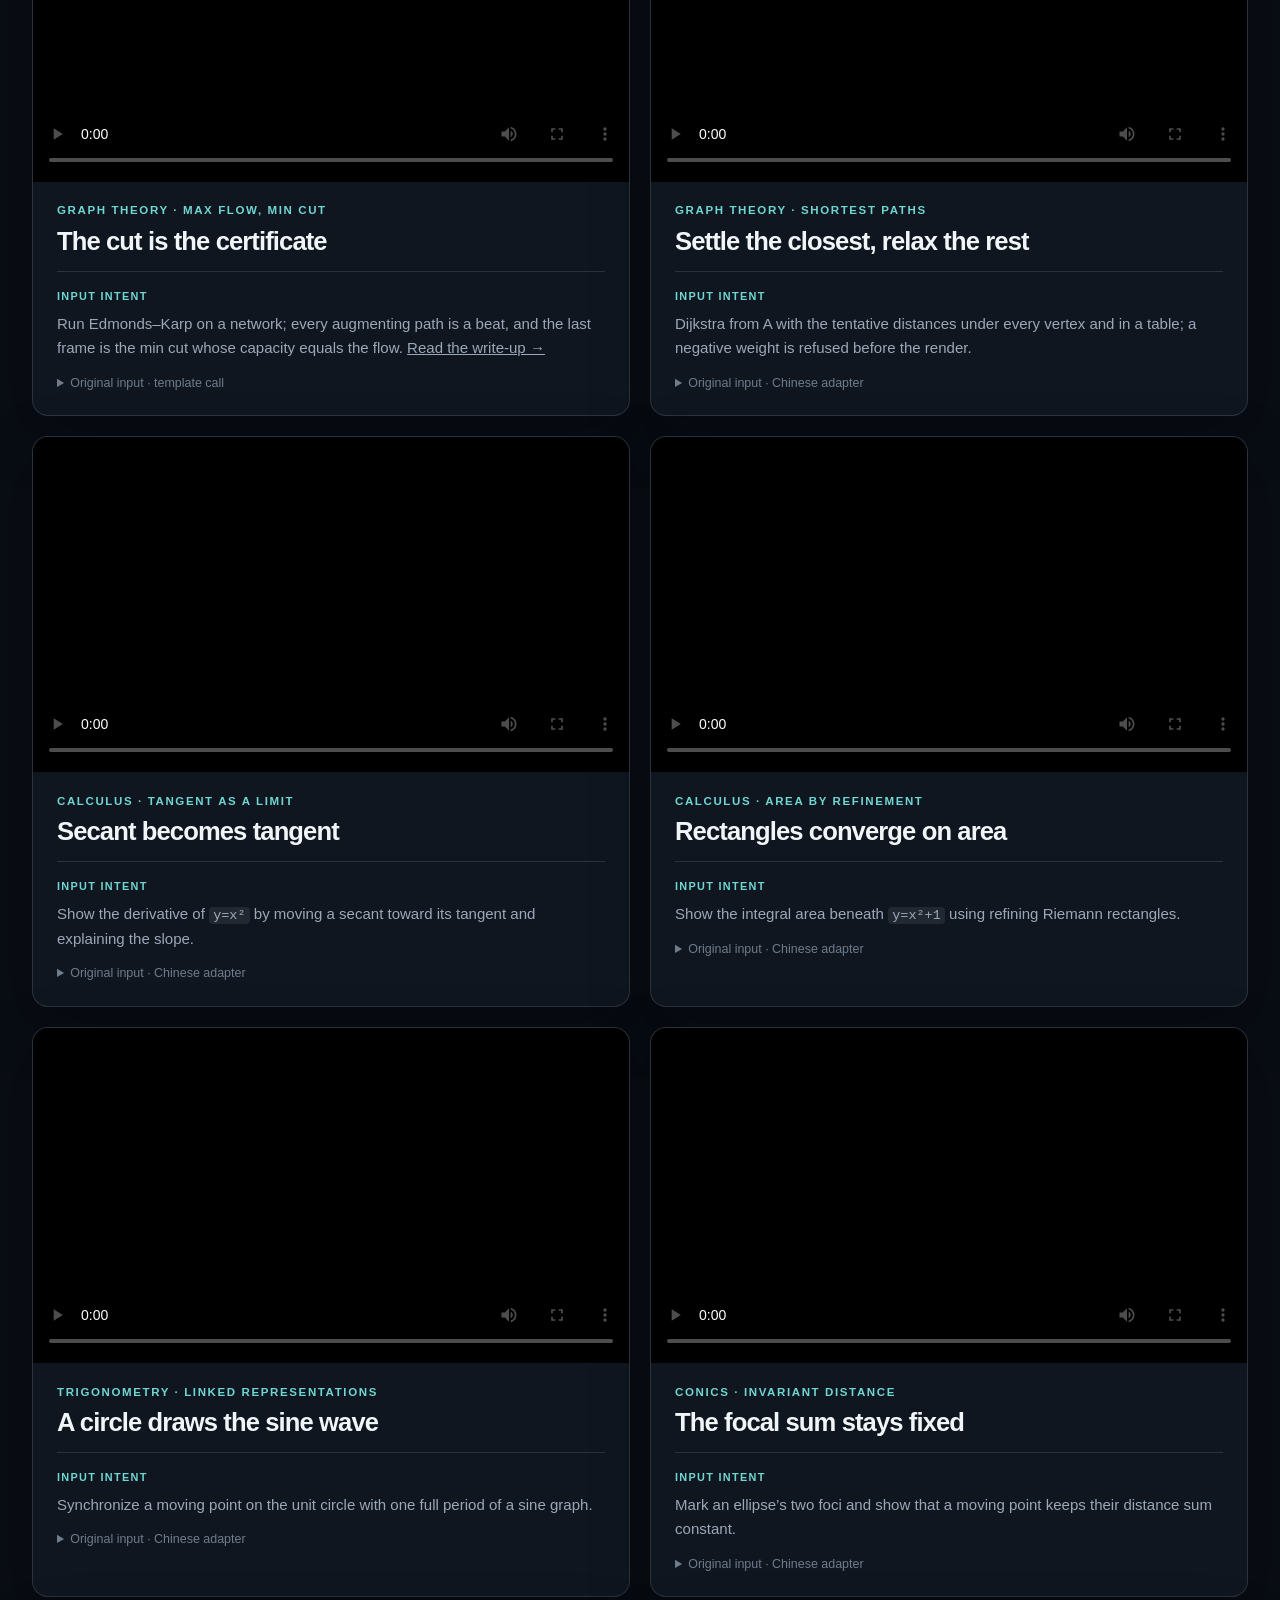
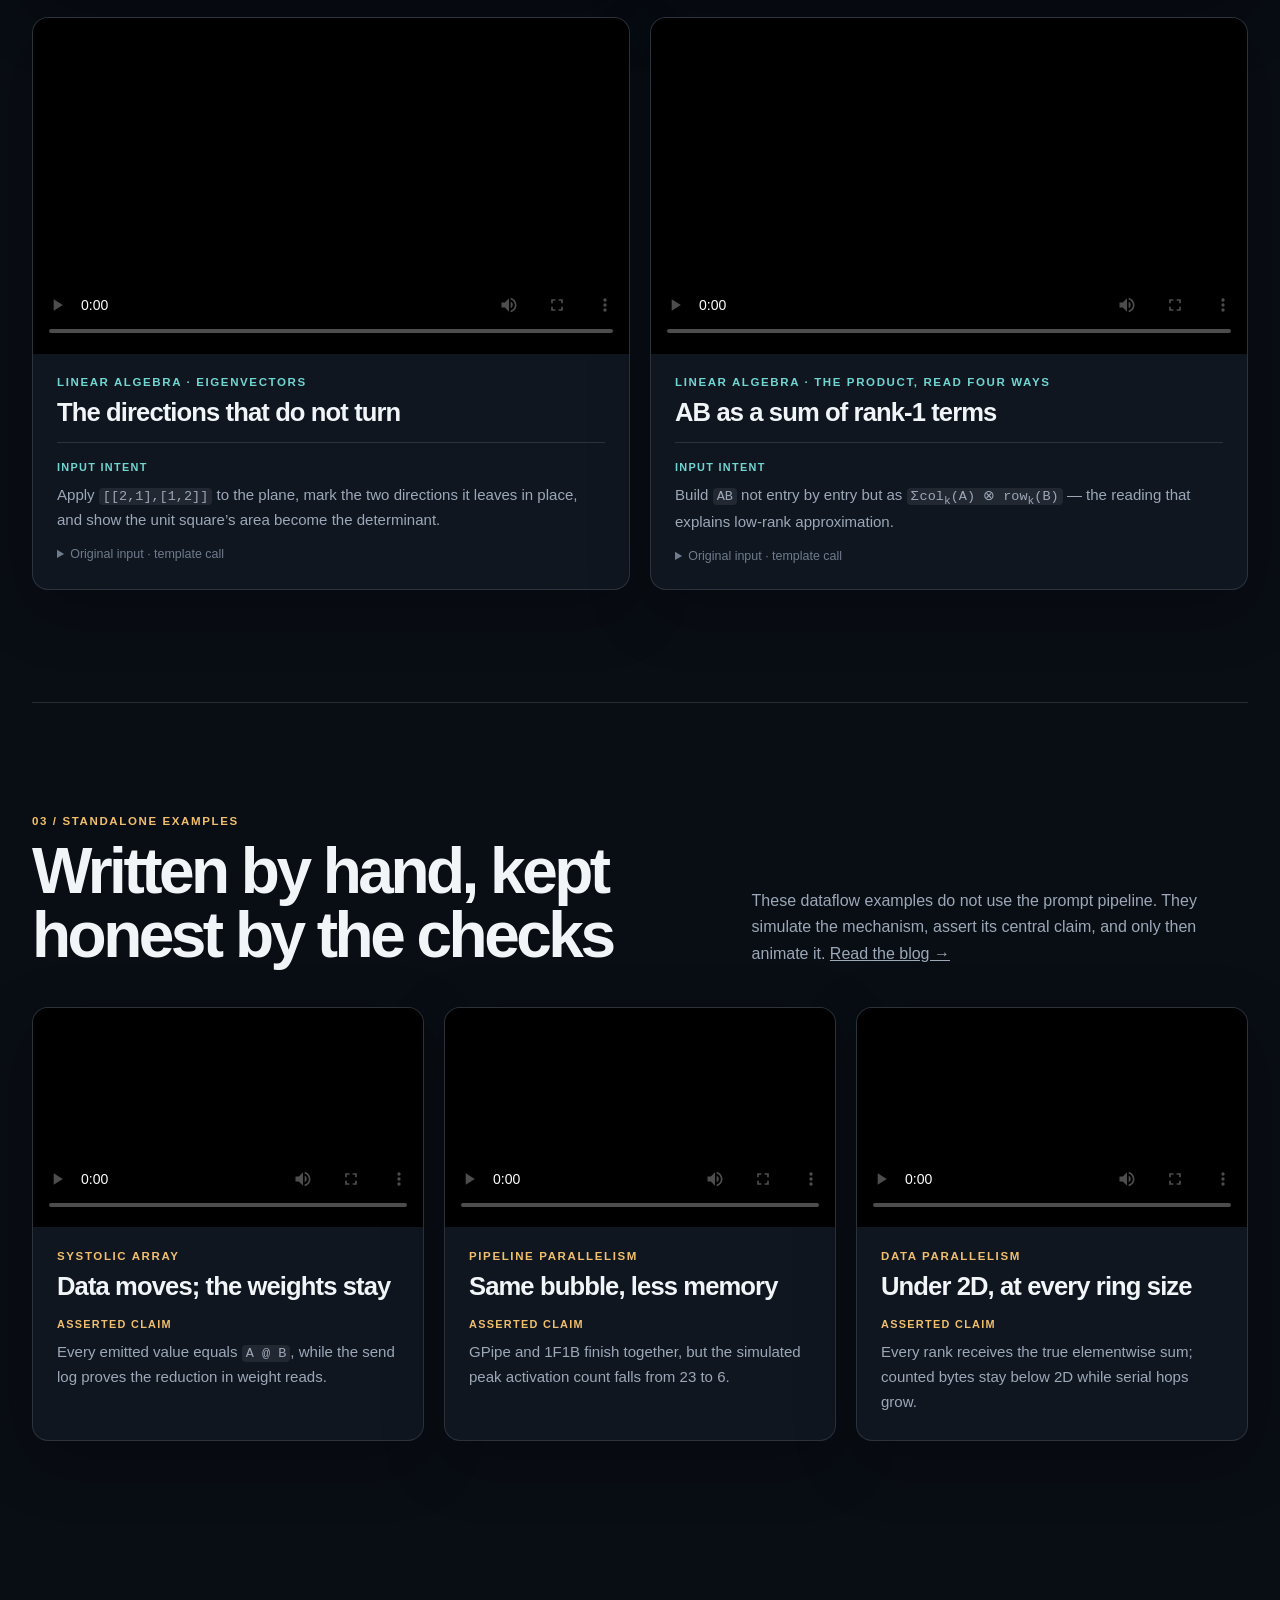
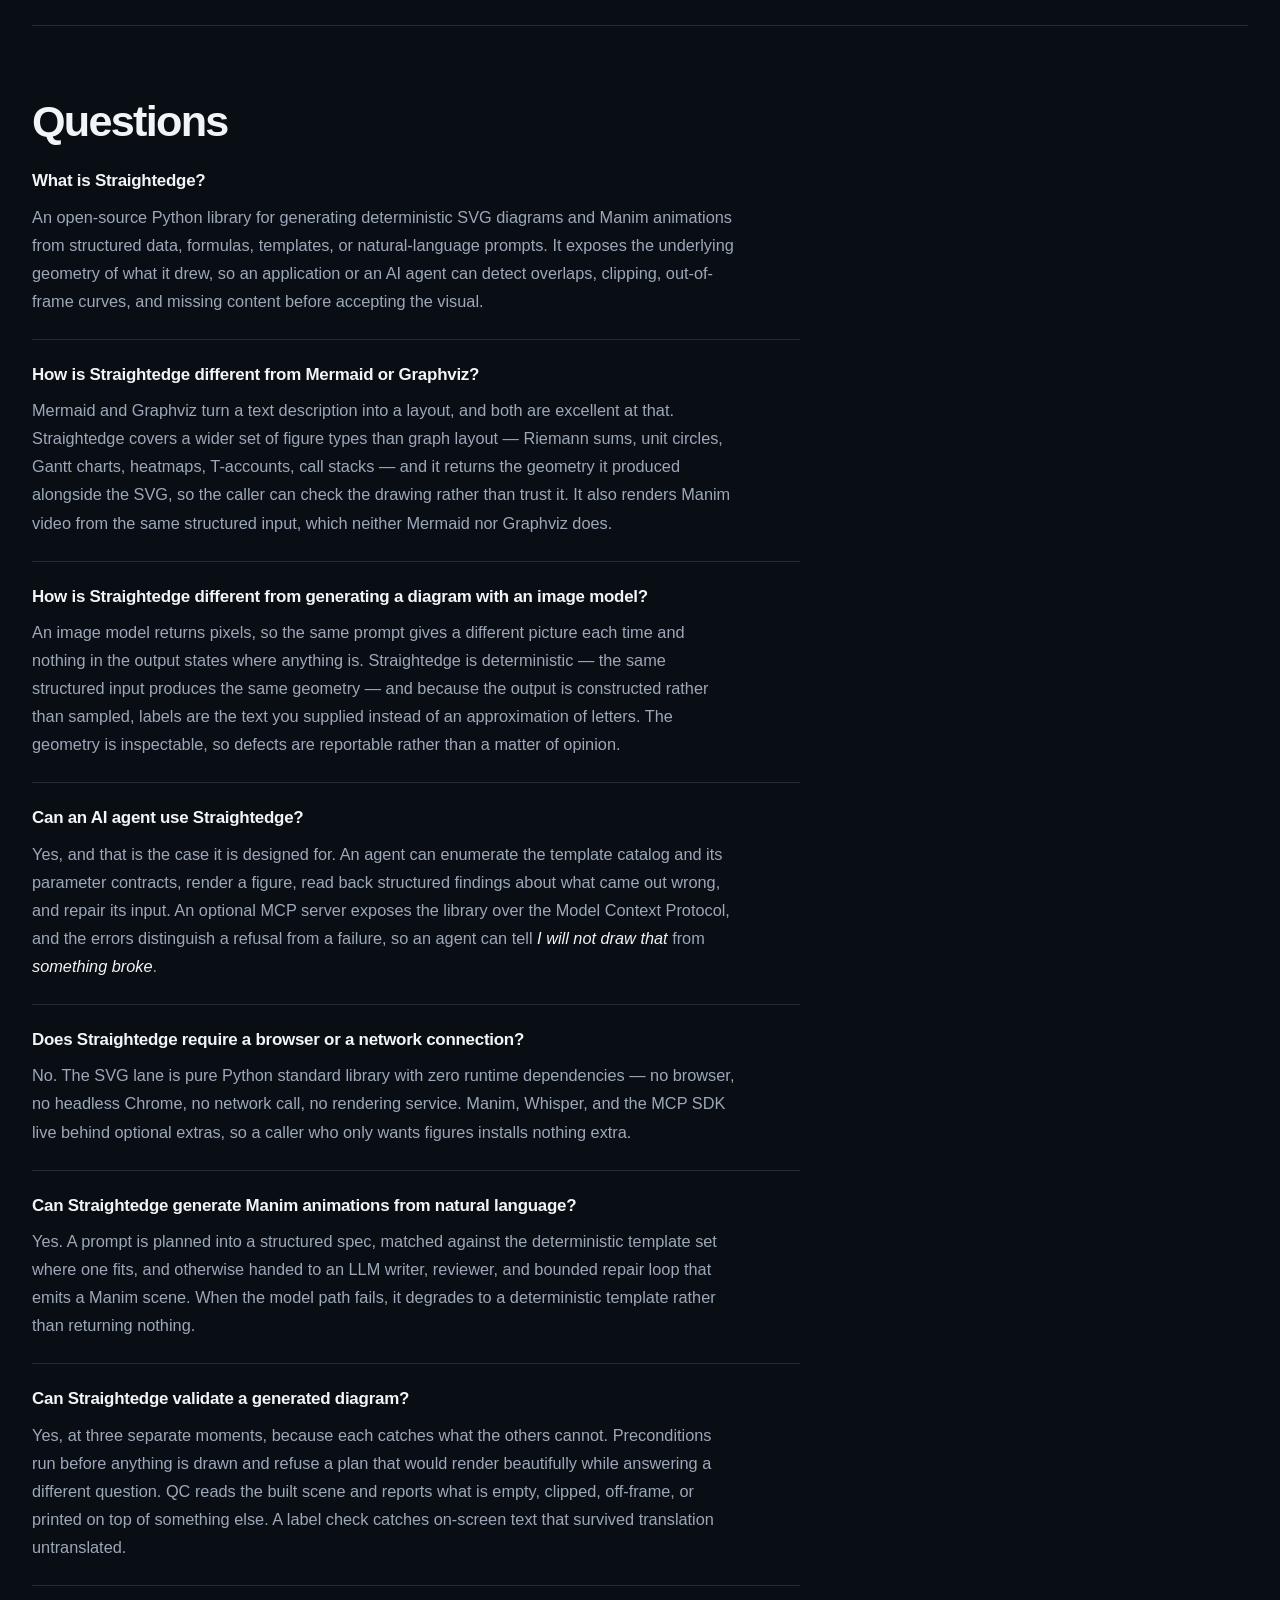
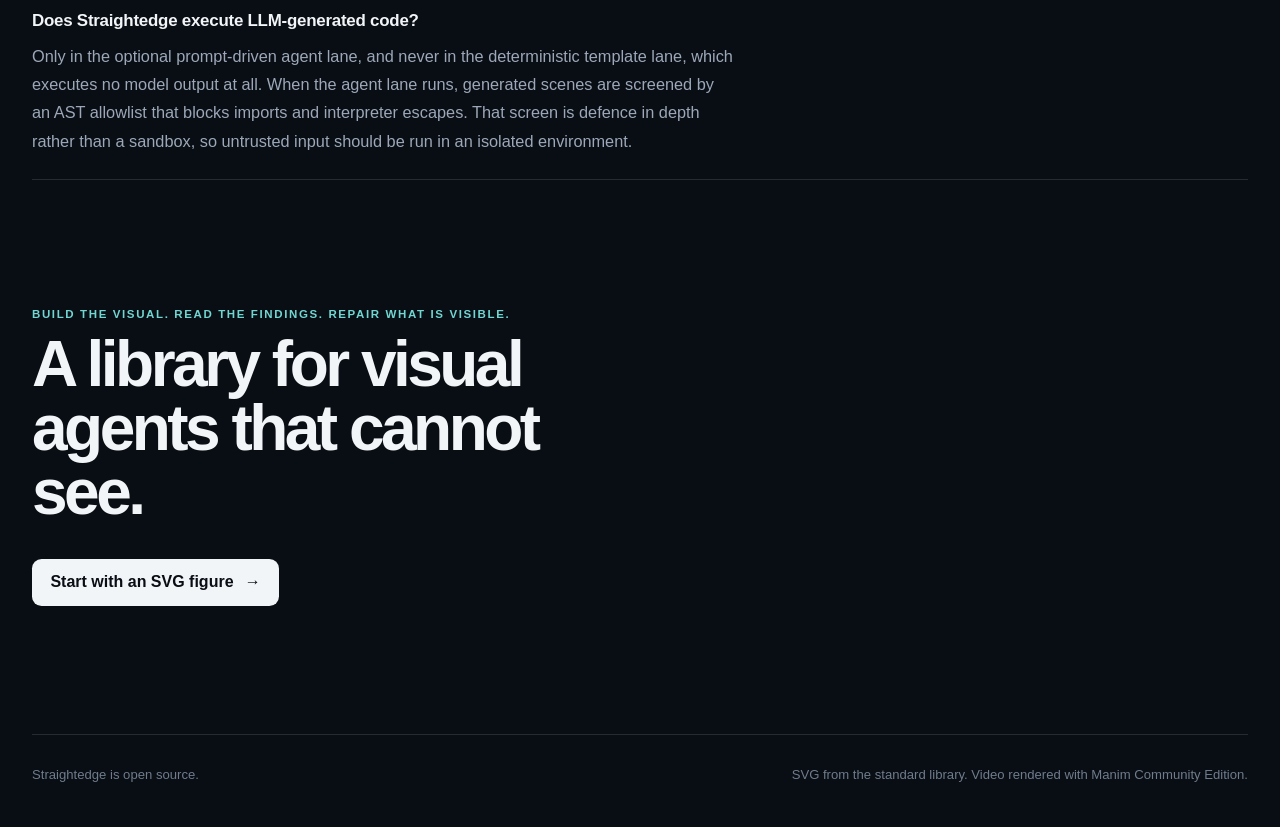
==== commit 4698ff17: "Add number-theory figures and staged reveal; release 0.10.0 Four SVG templates for modular exponenti" ====
--- a/site/index.html
+++ b/site/index.html
@@ -7,7 +7,7 @@
     <meta name="description" content="Straightedge is an open-source Python library that generates deterministic SVG diagrams and Manim animations from structured data, formulas, templates, or prompts — and exposes the geometry so agents can check the result.">
     <link rel="canonical" href="https://scimigo.github.io/straightedge/">
     <meta property="og:title" content="Straightedge — Python SVG Diagram &amp; Manim Animation Generator">
-    <meta property="og:description" content="Generate deterministic, machine-checkable SVG diagrams and Manim animations from Python. 55 dependency-free templates, and geometry an AI agent can inspect before accepting a visual.">
+    <meta property="og:description" content="Generate deterministic, machine-checkable SVG diagrams and Manim animations from Python. 59 dependency-free templates, and geometry an AI agent can inspect before accepting a visual.">
     <meta property="og:image" content="https://pub-ae0e951cb13d4628913ced2bc423d839.r2.dev/straightedge/assets/posters/unit-circle-sine.jpg">
     <meta property="og:image:alt" content="A point on the unit circle tracing one period of a sine curve">
     <meta property="og:type" content="website">
@@ -127,7 +127,7 @@
           content before accepting the result.
         </p>
         <div class="hero-proof" aria-label="Gallery contents">
-          <div><strong>55</strong><span>dependency-free SVG templates</span></div>
+          <div><strong>59</strong><span>dependency-free SVG templates</span></div>
           <div><strong>11</strong><span>playable animation examples</span></div>
           <div><strong>0</strong><span>runtime dependencies for figures</span></div>
         </div>
@@ -190,7 +190,7 @@
           </div>
           <div class="why-item">
             <h3>Native SVG, no service</h3>
-            <p>55 figure templates render from the standard library alone: no browser, no headless Chrome, no network call, no API key.</p>
+            <p>59 figure templates render from the standard library alone: no browser, no headless Chrome, no network call, no API key.</p>
           </div>
           <div class="why-item">
             <h3>Animation when it earns it</h3>
